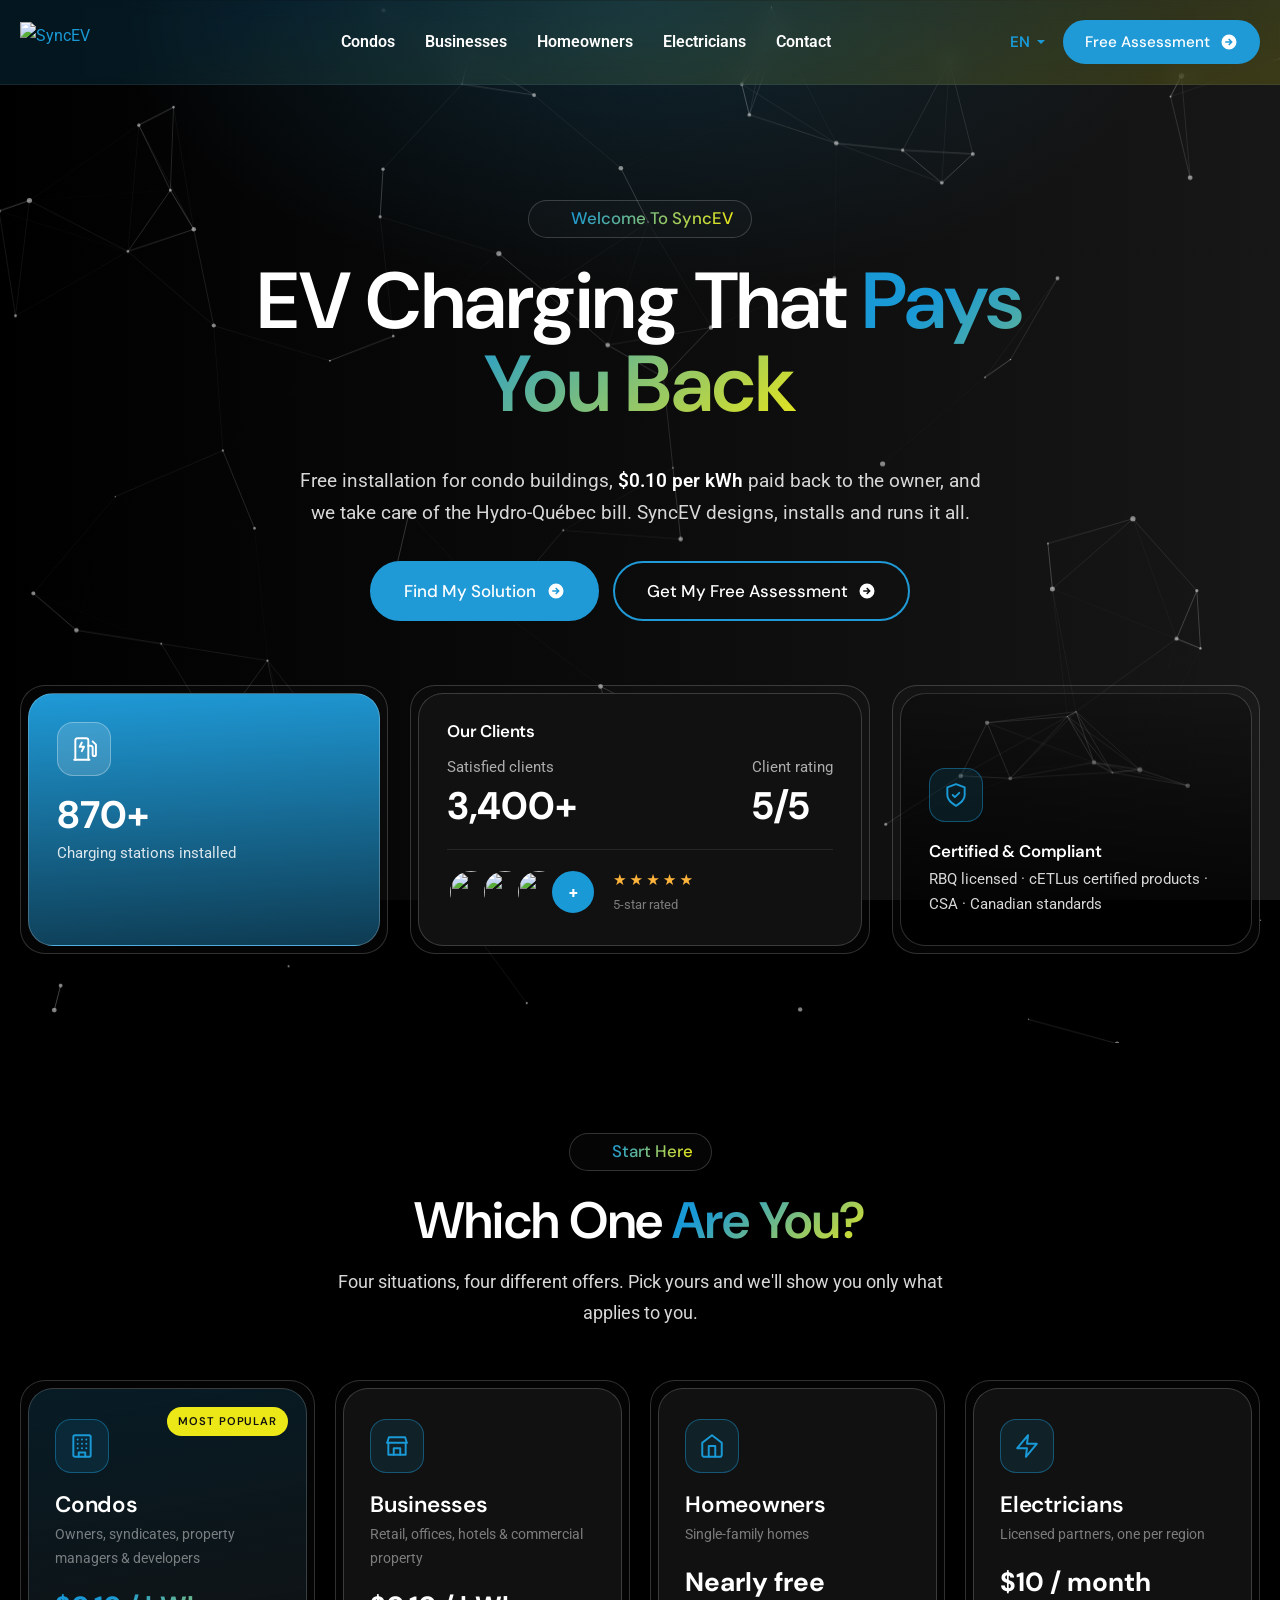
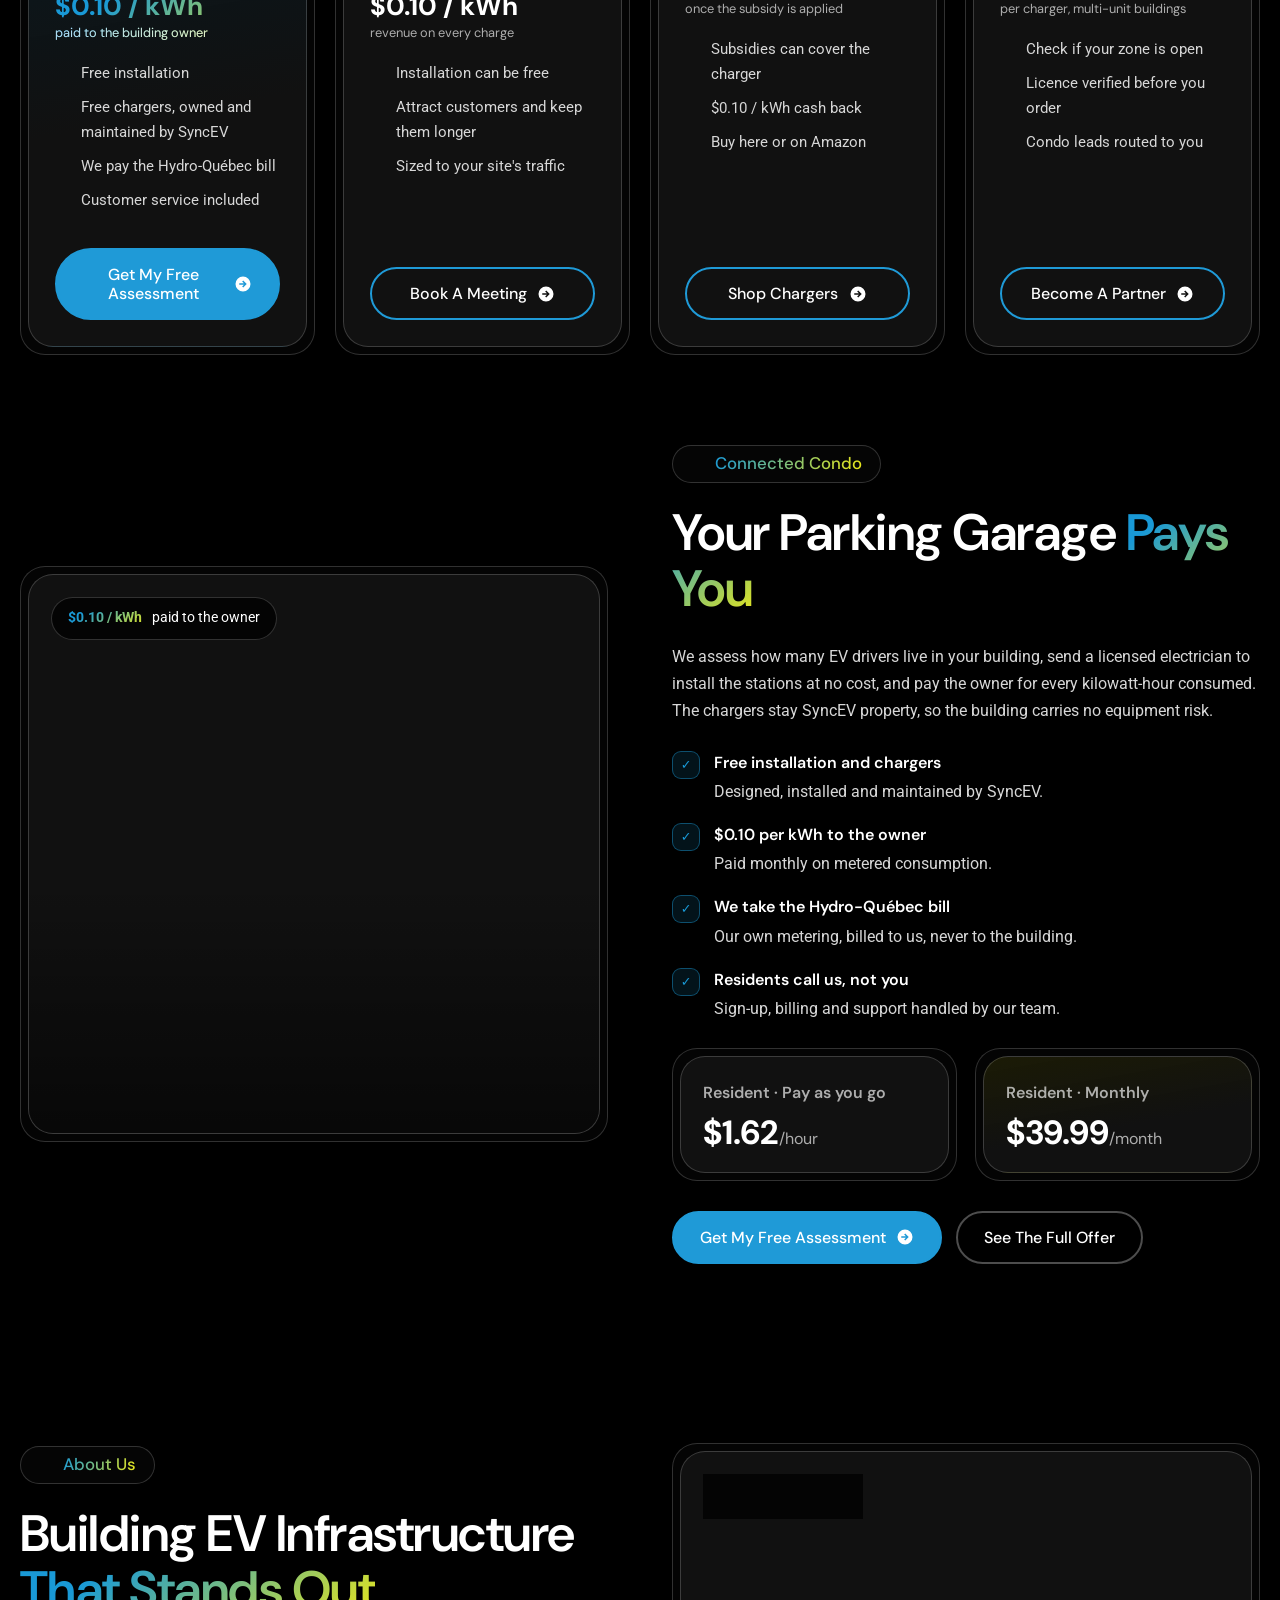
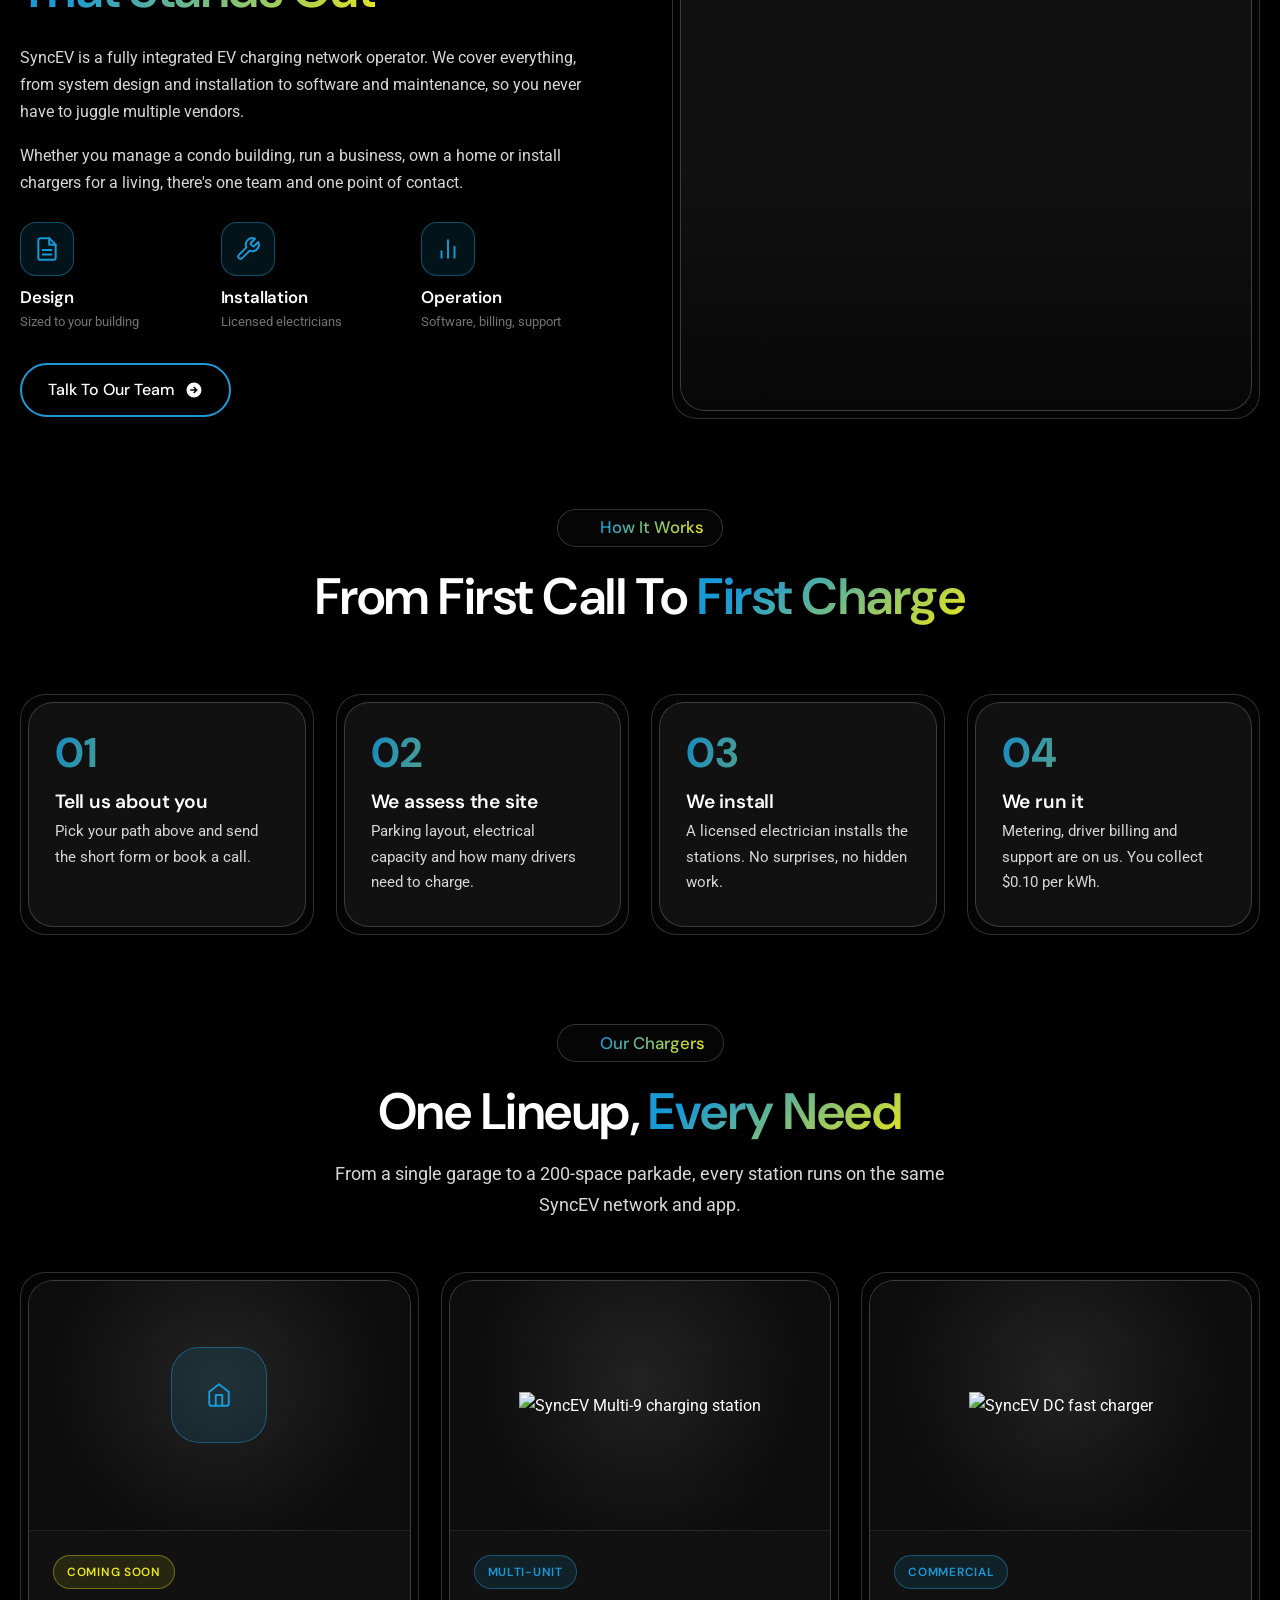
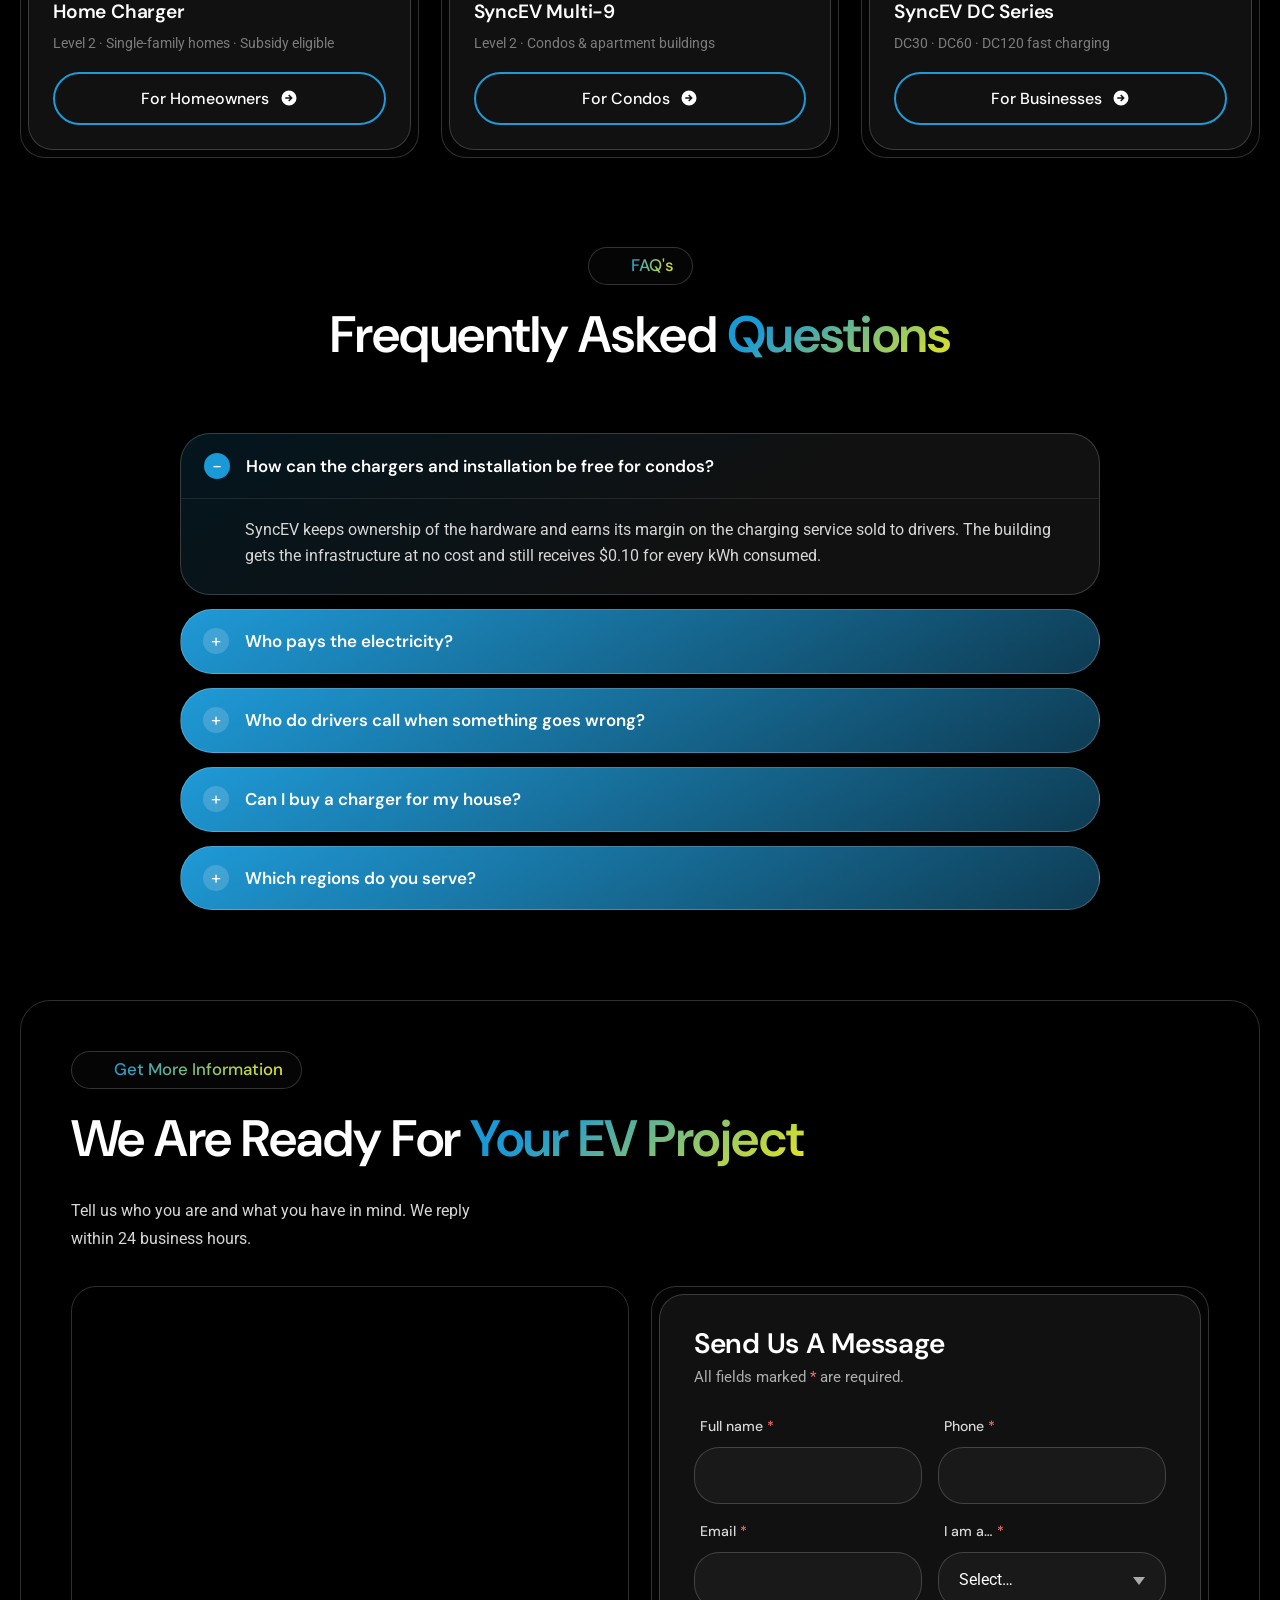
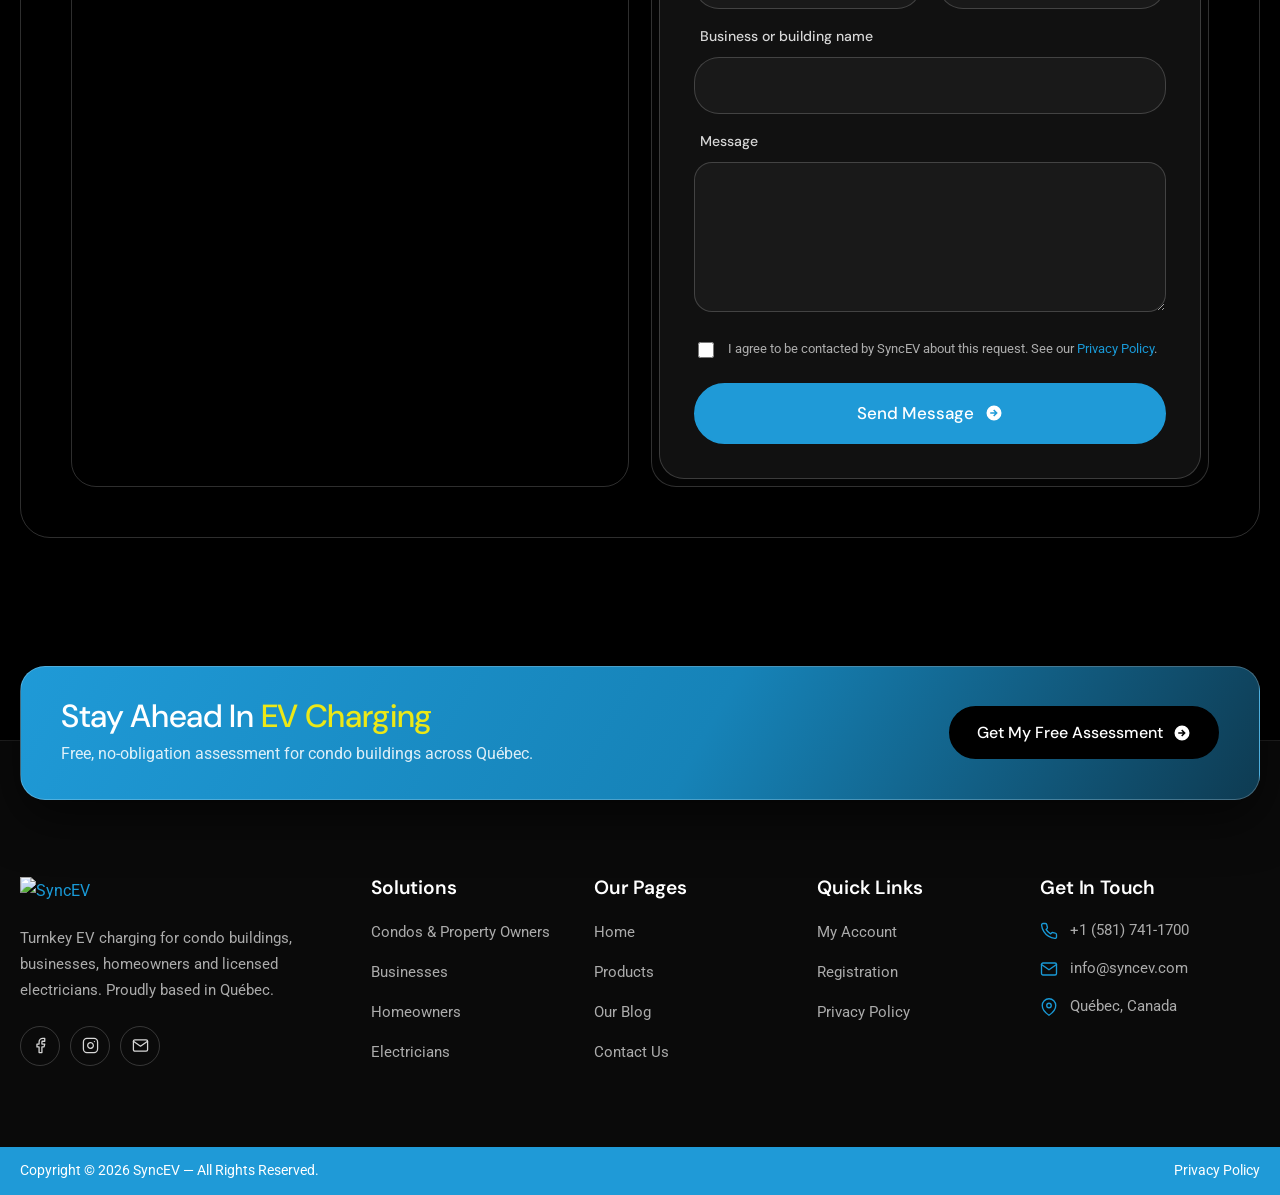
==== index.html @ da1f3bc3 "updated" ====
<!DOCTYPE html>
<html lang="en">
<head>
<meta charset="utf-8">
<meta name="viewport" content="width=device-width,initial-scale=1">
<title>SyncEV — Turnkey EV Charging for Condos, Businesses &amp; Homes in Québec</title>
<meta name="description" content="Free EV charger installation for condo buildings, $0.10 per kWh paid back to the owner, and we handle the Hydro-Québec bill. Turnkey EV charging across Québec.">
<meta property="og:title" content="SyncEV — EV Charging That Pays You Back">
<meta property="og:description" content="Free installation for condo buildings, $0.10/kWh back to the owner, fully managed.">
<meta property="og:image" content="https://syncev.com/wp-content/uploads/2026/05/Condo-Branche-image.jpg">
<link rel="icon" href="https://syncev.com/wp-content/uploads/2026/03/light.png">
<link rel="stylesheet" href="assets/syncev.css">
<script>document.documentElement.classList.add('js')</script>
</head>
<body data-page="home">

<div id="site-header"></div>

<main id="main">

<!-- =============================================================== HERO -->
<section class="hero center">
  <div class="hero-bg" data-particles></div>
  <div class="container">
    <div class="pill reveal"><span>Welcome To SyncEV</span></div>
    <h1 class="reveal d1">EV Charging That <span class="grad">Pays You Back</span></h1>
    <p class="lead reveal d2">Free installation for condo buildings, <b>$0.10 per kWh</b> paid back to the
    owner, and we take care of the Hydro-Québec bill. SyncEV designs, installs and runs it all.</p>
    <div class="btn-row reveal d3">
      <a class="btn btn-fill btn-lg arrow" href="#router">Find My Solution</a>
      <a class="btn btn-lg arrow" href="condos.html#lead">Get My Free Assessment</a>
    </div>

    <div class="hero-stats">
      <!-- stations -->
      <div class="shell lift reveal">
        <div class="inner is-blue">
          <span class="ico" data-icon="station"></span>
          <div class="stat-n">870+</div>
          <div class="stat-l">Charging stations installed</div>
        </div>
      </div>

      <!-- clients -->
      <div class="shell lift reveal d1">
        <div class="inner">
          <h5 style="margin-bottom:14px">Our Clients</h5>
          <div style="display:flex;justify-content:space-between;gap:20px;flex-wrap:wrap">
            <div>
              <div class="stat-l">Satisfied clients</div>
              <div class="stat-n" style="margin-top:6px">3,400+</div>
            </div>
            <div>
              <div class="stat-l">Client rating</div>
              <div class="stat-n" style="margin-top:6px">5/5</div>
            </div>
          </div>
          <div style="display:flex;align-items:center;gap:16px;margin-top:18px;padding-top:18px;border-top:1px solid var(--line-soft)">
            <div class="avatars">
              <img src="https://syncev.com/wp-content/uploads/2026/03/2-37.jpg" alt="" width="48" height="48">
              <img src="https://syncev.com/wp-content/uploads/2026/03/3-44.jpg" alt="" width="48" height="48">
              <img src="https://syncev.com/wp-content/uploads/2026/03/4-35.jpg" alt="" width="48" height="48">
              <span class="more" aria-hidden="true">+</span>
            </div>
            <div>
              <div class="stars" aria-label="Rated 5 out of 5">★★★★★</div>
              <div class="fine">5-star rated</div>
            </div>
          </div>
        </div>
      </div>

      <!-- certified -->
      <div class="shell lift reveal d2">
        <div class="inner" style="display:flex;flex-direction:column;justify-content:flex-end;min-height:230px;background:linear-gradient(180deg,rgba(0,0,0,.2),rgba(0,0,0,.88)),url('https://syncev.com/wp-content/uploads/2026/03/Parking-garage-with-cars.png') center/cover">
          <span class="ico" data-icon="shield"></span>
          <h5 style="margin-bottom:6px">Certified &amp; Compliant</h5>
          <p style="font-size:.92rem;margin:0">RBQ licensed · cETLus certified products · CSA · Canadian standards</p>
        </div>
      </div>
    </div>
  </div>
</section>

<!-- ============================================================= ROUTER -->
<section id="router">
  <div class="container">
    <div class="sec-head center">
      <div class="pill reveal"><span>Start Here</span></div>
      <h2 class="reveal d1">Which One <span class="grad">Are You?</span></h2>
      <p class="lead reveal d2">Four situations, four different offers. Pick yours and we'll show you
      only what applies to you.</p>
    </div>

    <div class="router">
      <a class="shell route reveal" href="condos.html">
        <div class="inner is-glow">
          <span class="tag">Most popular</span>
          <span class="ico" data-icon="building"></span>
          <h3>Condos</h3>
          <div class="r-sub">Owners, syndicates, property managers &amp; developers</div>
          <div class="r-big grad">$0.10 / kWh<small>paid to the building owner</small></div>
          <ul>
            <li>Free installation</li>
            <li>Free chargers, owned and maintained by SyncEV</li>
            <li>We pay the Hydro-Québec bill</li>
            <li>Customer service included</li>
          </ul>
          <span class="btn btn-fill btn-block arrow">Get My Free Assessment</span>
        </div>
      </a>

      <a class="shell route reveal d1" href="businesses.html">
        <div class="inner">
          <span class="ico" data-icon="store"></span>
          <h3>Businesses</h3>
          <div class="r-sub">Retail, offices, hotels &amp; commercial property</div>
          <div class="r-big">$0.10 / kWh<small>revenue on every charge</small></div>
          <ul>
            <li>Installation can be free</li>
            <li>Attract customers and keep them longer</li>
            <li>Sized to your site's traffic</li>
          </ul>
          <span class="btn btn-block arrow">Book A Meeting</span>
        </div>
      </a>

      <a class="shell route reveal d2" href="homeowners.html">
        <div class="inner">
          <span class="ico" data-icon="home"></span>
          <h3>Homeowners</h3>
          <div class="r-sub">Single-family homes</div>
          <div class="r-big">Nearly free<small>once the subsidy is applied</small></div>
          <ul>
            <li>Subsidies can cover the charger</li>
            <li>$0.10 / kWh cash back</li>
            <li>Buy here or on Amazon</li>
          </ul>
          <span class="btn btn-block arrow">Shop Chargers</span>
        </div>
      </a>

      <a class="shell route reveal d3" href="electricians.html">
        <div class="inner">
          <span class="ico" data-icon="bolt"></span>
          <h3>Electricians</h3>
          <div class="r-sub">Licensed partners, one per region</div>
          <div class="r-big">$10 / month<small>per charger, multi-unit buildings</small></div>
          <ul>
            <li>Check if your zone is open</li>
            <li>Licence verified before you order</li>
            <li>Condo leads routed to you</li>
          </ul>
          <span class="btn btn-block arrow">Become A Partner</span>
        </div>
      </a>
    </div>
  </div>
</section>

<!-- ===================================================== CONDO SPOTLIGHT -->
<section class="tight-top">
  <div class="container">
    <div class="split">
      <div class="shell reveal">
        <div class="inner is-photo" style="background-image:url('https://syncev.com/wp-content/uploads/2026/05/Condo-Branche-image.jpg');background-position:30% center">
          <div class="float-badge"><span class="grad" style="font-weight:700">$0.10 / kWh</span> paid to the owner</div>
        </div>
      </div>

      <div class="copy">
        <div class="pill reveal"><span>Connected Condo</span></div>
        <h2 class="reveal d1">Your Parking Garage <span class="grad">Pays You</span></h2>
        <p class="reveal d2">We assess how many EV drivers live in your building, send a licensed
        electrician to install the stations at no cost, and pay the owner for every kilowatt-hour
        consumed. The chargers stay SyncEV property, so the building carries no equipment risk.</p>
        <ul class="checklist reveal d2">
          <li><span class="c-ico">✓</span><span><b>Free installation and chargers</b>Designed, installed and maintained by SyncEV.</span></li>
          <li><span class="c-ico">✓</span><span><b>$0.10 per kWh to the owner</b>Paid monthly on metered consumption.</span></li>
          <li><span class="c-ico">✓</span><span><b>We take the Hydro-Québec bill</b>Our own metering, billed to us, never to the building.</span></li>
          <li><span class="c-ico">✓</span><span><b>Residents call us, not you</b>Sign-up, billing and support handled by our team.</span></li>
        </ul>

        <div class="plans reveal d3" style="margin-top:26px">
          <div class="shell plan"><div class="inner" style="padding:22px">
            <div class="p-name">Resident · Pay as you go</div>
            <div class="p-price" style="font-size:2.1rem">$1.62<span>/hour</span></div>
          </div></div>
          <div class="shell plan"><div class="inner is-gold" style="padding:22px">
            <div class="p-name">Resident · Monthly</div>
            <div class="p-price" style="font-size:2.1rem">$39.99<span>/month</span></div>
          </div></div>
        </div>

        <div class="btn-row reveal d3" style="margin-top:30px">
          <a class="btn btn-fill arrow" href="condos.html#lead">Get My Free Assessment</a>
          <a class="btn btn-ghost" href="condos.html">See The Full Offer</a>
        </div>
      </div>
    </div>
  </div>
</section>

<!-- ========================================================== ABOUT US -->
<section>
  <div class="container">
    <div class="split is-reverse">
      <div class="shell reveal">
        <div class="inner is-photo" style="background-image:url('https://syncev.com/wp-content/uploads/2026/03/electrician-in-parking-garage.png')">
          <div class="float-badge"><span class="stars" aria-hidden="true">★★★★★</span> (5/5)</div>
        </div>
      </div>

      <div class="copy">
        <div class="pill reveal"><span>About Us</span></div>
        <h2 class="reveal d1">Building EV Infrastructure <span class="grad">That Stands Out</span></h2>
        <p class="reveal d2">SyncEV is a fully integrated EV charging network operator. We cover
        everything, from system design and installation to software and maintenance, so you never
        have to juggle multiple vendors.</p>
        <p class="reveal d2">Whether you manage a condo building, run a business, own a home or install
        chargers for a living, there's one team and one point of contact.</p>

        <div class="grid g-3 reveal d3" style="margin-top:26px;gap:14px">
          <div><span class="ico" data-icon="doc" style="margin-bottom:12px"></span><h5 style="margin:0">Design</h5><p class="fine" style="margin:4px 0 0">Sized to your building</p></div>
          <div><span class="ico" data-icon="wrench" style="margin-bottom:12px"></span><h5 style="margin:0">Installation</h5><p class="fine" style="margin:4px 0 0">Licensed electricians</p></div>
          <div><span class="ico" data-icon="chart" style="margin-bottom:12px"></span><h5 style="margin:0">Operation</h5><p class="fine" style="margin:4px 0 0">Software, billing, support</p></div>
        </div>

        <div class="btn-row reveal d3" style="margin-top:30px">
          <a class="btn arrow" href="#contact">Talk To Our Team</a>
        </div>
      </div>
    </div>
  </div>
</section>

<!-- ======================================================= HOW IT WORKS -->
<section class="tight-top">
  <div class="container">
    <div class="sec-head center">
      <div class="pill reveal"><span>How It Works</span></div>
      <h2 class="reveal d1">From First Call To <span class="grad">First Charge</span></h2>
    </div>
    <div class="steps">
      <div class="shell step reveal"><div class="inner">
        <h4>Tell us about you</h4>
        <p>Pick your path above and send the short form or book a call.</p>
      </div></div>
      <div class="shell step reveal d1"><div class="inner">
        <h4>We assess the site</h4>
        <p>Parking layout, electrical capacity and how many drivers need to charge.</p>
      </div></div>
      <div class="shell step reveal d2"><div class="inner">
        <h4>We install</h4>
        <p>A licensed electrician installs the stations. No surprises, no hidden work.</p>
      </div></div>
      <div class="shell step reveal d3"><div class="inner">
        <h4>We run it</h4>
        <p>Metering, driver billing and support are on us. You collect $0.10 per kWh.</p>
      </div></div>
    </div>
  </div>
</section>

<!-- ========================================================== PRODUCTS -->
<section class="tight-top">
  <div class="container">
    <div class="sec-head center">
      <div class="pill reveal"><span>Our Chargers</span></div>
      <h2 class="reveal d1">One Lineup, <span class="grad">Every Need</span></h2>
      <p class="lead reveal d2">From a single garage to a 200-space parkade, every station runs on the
      same SyncEV network and app.</p>
    </div>

    <div class="pgrid">
      <div class="shell lift pcard reveal"><div class="inner">
        <div class="p-img"><span class="ico" data-icon="home" style="width:96px;height:96px;border-radius:28px"></span></div>
        <div class="p-body">
          <span class="badge is-gold" style="align-self:flex-start;margin-bottom:12px">Coming soon</span>
          <h4>Home Charger</h4>
          <div class="p-spec">Level 2 · Single-family homes · Subsidy eligible</div>
          <div class="p-actions"><a class="btn btn-block arrow" href="homeowners.html">For Homeowners</a></div>
        </div>
      </div></div>

      <div class="shell lift pcard reveal d1"><div class="inner">
        <div class="p-img"><img src="assets/img/multi-9.webp" alt="SyncEV Multi-9 charging station" loading="lazy"></div>
        <div class="p-body">
          <span class="badge" style="align-self:flex-start;margin-bottom:12px">Multi-unit</span>
          <h4>SyncEV Multi-9</h4>
          <div class="p-spec">Level 2 · Condos &amp; apartment buildings</div>
          <div class="p-actions"><a class="btn btn-block arrow" href="condos.html">For Condos</a></div>
        </div>
      </div></div>

      <div class="shell lift pcard reveal d2"><div class="inner">
        <div class="p-img"><img src="assets/img/dc60.webp" alt="SyncEV DC fast charger" loading="lazy"></div>
        <div class="p-body">
          <span class="badge" style="align-self:flex-start;margin-bottom:12px">Commercial</span>
          <h4>SyncEV DC Series</h4>
          <div class="p-spec">DC30 · DC60 · DC120 fast charging</div>
          <div class="p-actions"><a class="btn btn-block arrow" href="businesses.html">For Businesses</a></div>
        </div>
      </div></div>
    </div>
  </div>
</section>

<!-- =============================================================== FAQ -->
<section class="tight-top">
  <div class="container">
    <div class="sec-head center">
      <div class="pill reveal"><span>FAQ's</span></div>
      <h2 class="reveal d1">Frequently Asked <span class="grad">Questions</span></h2>
    </div>
    <div class="faq reveal d2">
      <details class="q" open>
        <summary>How can the chargers and installation be free for condos?</summary>
        <div class="a"><p>SyncEV keeps ownership of the hardware and earns its margin on the charging
        service sold to drivers. The building gets the infrastructure at no cost and still receives
        $0.10 for every kWh consumed.</p></div>
      </details>
      <details class="q">
        <summary>Who pays the electricity?</summary>
        <div class="a"><p>We do. Each station is metered and the electricity is billed to SyncEV, never
        to the building owner. We then bill the drivers directly.</p></div>
      </details>
      <details class="q">
        <summary>Who do drivers call when something goes wrong?</summary>
        <div class="a"><p>Us. Customer service is part of every offer, so property managers and owners
        are never the first line of support.</p></div>
      </details>
      <details class="q">
        <summary>Can I buy a charger for my house?</summary>
        <div class="a"><p>Yes. Homeowners can buy online or on Amazon, and available subsidies can cover
        most of the cost. <a href="homeowners.html">See the homeowner offer.</a></p></div>
      </details>
      <details class="q">
        <summary>Which regions do you serve?</summary>
        <div class="a"><p>We currently operate across Québec, and our partner electrician network is
        opening region by region. <a href="electricians.html#coverage">Check coverage.</a></p></div>
      </details>
    </div>
  </div>
</section>

<!-- =========================================================== CONTACT -->
<section id="contact" class="tight-top" style="padding-bottom:clamp(90px,10vw,130px)">
  <div class="container">
    <div class="block reveal">
      <div class="block-head">
        <div>
          <div class="pill"><span>Get More Information</span></div>
          <h2>We Are Ready For <span class="grad">Your EV Project</span></h2>
        </div>
        <p>Tell us who you are and what you have in mind. We reply within 24 business hours.</p>
      </div>

      <div class="contact-grid">
        <div class="map-embed">
          <iframe src="https://www.google.com/maps/d/embed?mid=1evaq2KlkTF_7sfGNdbC91tSAWFrOhqM&amp;ehbc=2E312F"
                  title="Map of SyncEV charging stations" loading="lazy"></iframe>
        </div>

        <form class="shell formcard" data-form
              data-success="Thanks — your message is in. We'll get back to you within 24 business hours.">
          <div class="inner">
            <h3>Send Us A Message</h3>
            <p class="f-sub">All fields marked <span class="req">*</span> are required.</p>
            <div class="field-row">
              <div class="field">
                <label for="c-name">Full name <span class="req">*</span></label>
                <input id="c-name" name="name" type="text" autocomplete="name" required>
              </div>
              <div class="field">
                <label for="c-phone">Phone <span class="req">*</span></label>
                <input id="c-phone" name="phone" type="tel" autocomplete="tel" required>
              </div>
            </div>
            <div class="field-row">
              <div class="field">
                <label for="c-email">Email <span class="req">*</span></label>
                <input id="c-email" name="email" type="email" autocomplete="email" required>
              </div>
              <div class="field">
                <label for="c-type">I am a… <span class="req">*</span></label>
                <select id="c-type" name="type" required>
                  <option value="">Select…</option>
                  <option>Condo owner / syndicate / manager</option>
                  <option>Real estate developer</option>
                  <option>Business</option>
                  <option>Homeowner</option>
                  <option>Electrician</option>
                </select>
              </div>
            </div>
            <div class="field">
              <label for="c-biz">Business or building name</label>
              <input id="c-biz" name="business" type="text" autocomplete="organization">
            </div>
            <div class="field">
              <label for="c-msg">Message</label>
              <textarea id="c-msg" name="message" rows="4"></textarea>
            </div>
            <label class="consent">
              <input type="checkbox" required>
              <span>I agree to be contacted by SyncEV about this request. See our
              <a href="https://syncev.com/privacy-policy-fr/" target="_blank" rel="noopener">Privacy Policy</a>.</span>
            </label>
            <button class="btn btn-fill btn-block btn-lg arrow" type="submit">Send Message</button>
          </div>
        </form>
      </div>
    </div>
  </div>
</section>

</main>

<div id="site-footer"></div>
<script src="assets/syncev.js"></script>
</body>
</html>
---- assets/syncev.css ----
/* ==========================================================================
   SyncEV — Site Stylesheet
   Visual language matches the live Elementor site (syncev.com):
   pill eyebrows with bolt icon · blue→yellow gradient headings ·
   double-border cards (7px shell) · outlined pill buttons with arrow ·
   blue pill FAQ accordion · bordered contact block · particles hero.
   ========================================================================== */

@import url('https://fonts.googleapis.com/css2?family=DM+Sans:wght@400;500;600;700&family=Roboto:wght@300;400;500;700&display=swap');

:root{
  /* brand */
  --primary:#1999D6;
  --primary-2:#1F9AD7;
  --primary-deep:#0E3B52;
  --primary-soft:rgba(25,153,214,.12);
  --primary-line:rgba(25,153,214,.45);
  --accent:#ECE817;
  --accent-soft:rgba(236,232,23,.10);
  --accent-line:rgba(236,232,23,.38);

  /* gradients (live site: 107deg on labels, 141deg w/ 22% stop on titles) */
  --grad:linear-gradient(107deg,#1999D6 0%,#ECE817 100%);
  --grad-title:linear-gradient(141deg,#1999D6 22%,#ECE817 100%);
  --grad-blue:linear-gradient(177deg,#1F9AD7 0%,#0E3B52 100%);
  --grad-pill:linear-gradient(150deg,#1F9AD7 0%,#0E3B52 100%);

  /* surfaces */
  --bg:#000;
  --bg-grad:linear-gradient(90deg,#000 0%,#171717 100%);
  --surface:#111111;
  --surface-2:#191919;
  --surface-3:#222222;
  --line:rgba(255,255,255,.18);
  --line-soft:rgba(255,255,255,.09);
  --line-strong:rgba(255,255,255,.30);

  /* text */
  --text:#FFFFFF;
  --muted:#D7D7D7;
  --muted-2:rgba(255,255,255,.66);
  --muted-3:rgba(255,255,255,.45);

  /* status */
  --ok:#38D39F;
  --warn:#FFB020;
  --stop:#FF6B6B;
  --star:#FFB43C;

  /* type */
  --font-head:'DM Sans',system-ui,sans-serif;
  --font-body:'Roboto',system-ui,sans-serif;

  /* layout */
  --container:1300px;
  --gutter:20px;
  --r-card:25px;
  --r-block:30px;
  --r-field:25px;
  --r-sm:12px;
  --r-pill:999px;
  --shadow:0 18px 50px rgba(0,0,0,.55);
  --shadow-sm:0 10px 26px rgba(0,0,0,.4);
  --ease:cubic-bezier(.2,.7,.2,1);
  --header-h:84px;

  --bolt:url('https://syncev.com/wp-content/uploads/2026/03/light.png');
  --arrow:url("data:image/svg+xml,%3Csvg xmlns='http://www.w3.org/2000/svg' viewBox='0 0 24 24'%3E%3Cpath fill-rule='evenodd' d='M12 2a10 10 0 1 0 0 20a10 10 0 1 0 0-20zM12.3 7.3L17 12l-4.7 4.7-1.4-1.4 2.3-2.3H7v-2h6.2l-2.3-2.3z'/%3E%3C/svg%3E");
}

/* ------------------------------------------------------------ base -- */
*,*::before,*::after{box-sizing:border-box}
html{scroll-behavior:smooth;scroll-padding-top:calc(var(--header-h) + 16px)}
body{
  margin:0;background:var(--bg);background-image:var(--bg-grad);background-attachment:fixed;
  color:var(--text);font-family:var(--font-body);font-size:16px;line-height:1.7;
  -webkit-font-smoothing:antialiased;overflow-x:hidden;
}
h1,h2,h3,h4,h5,h6{font-family:var(--font-head);font-weight:600;line-height:1.1;margin:0 0 .5em;color:var(--text);letter-spacing:-.01em}
h1{font-size:clamp(2.6rem,6.2vw,5.6rem);line-height:1.04}
h2{font-size:clamp(2.1rem,4vw,3.3rem)}
h3{font-size:clamp(1.45rem,2.2vw,1.9rem)}
h4{font-size:clamp(1.15rem,1.5vw,1.32rem)}
h5{font-size:1.05rem}
p{margin:0 0 1rem;color:var(--muted)}
a{color:var(--primary);text-decoration:none;transition:color .2s}
a:hover{color:var(--accent)}
img{max-width:100%;height:auto;display:block}
ul{margin:0 0 1rem;padding-left:1.15rem}
li{color:var(--muted);margin-bottom:.4rem}
b,strong{color:var(--text);font-weight:600}
small{font-size:.82rem}
::selection{background:var(--primary);color:#fff}
:focus-visible{outline:2px solid var(--accent);outline-offset:3px;border-radius:6px}

.container{width:100%;max-width:var(--container);margin-inline:auto;padding-inline:var(--gutter)}
.narrow{max-width:880px}
section{padding:clamp(56px,7vw,100px) 0;position:relative}
section.tight-top{padding-top:0}

.skip-link{position:absolute;left:-9999px;top:10px;z-index:200;background:var(--primary);color:#fff;padding:10px 16px;border-radius:8px}
.skip-link:focus{left:10px}
.sr-only{position:absolute;width:1px;height:1px;overflow:hidden;clip:rect(0 0 0 0);white-space:nowrap}

/* ----------------------------------------------------- type helpers -- */
.grad{background:var(--grad-title);-webkit-background-clip:text;background-clip:text;color:transparent}
.hl{color:var(--primary)}
.hl-y{color:var(--accent)}
.lead{font-size:1.14rem;color:var(--muted);max-width:64ch}
.muted{color:var(--muted-2)}
.fine{font-size:.84rem;color:var(--muted-3)}
.center{text-align:center}
.center .lead{margin-inline:auto}

/* ------------------------------------------ pill eyebrow (live site) -- */
.pill{
  display:inline-flex;align-items:center;gap:10px;
  padding:6px 18px 6px 8px;margin-bottom:22px;
  border:1px solid var(--line);border-radius:var(--r-pill);
  background:rgba(255,255,255,.02);
}
.pill::before{
  content:'';width:24px;height:24px;flex-shrink:0;
  background:var(--bolt) center/contain no-repeat;
}
.pill span{
  font-family:var(--font-head);font-weight:500;font-size:1.05rem;line-height:1.3;
  background:var(--grad);-webkit-background-clip:text;background-clip:text;color:transparent;
}
.center .pill{margin-inline:auto}

.sec-head{margin-bottom:clamp(34px,4vw,56px)}
.sec-head.center{display:flex;flex-direction:column;align-items:center}
.sec-head h2{margin-bottom:.35em}
.sec-head .lead{margin-bottom:0}

/* ------------------------------------------------------------ buttons -- */
.btn{
  display:inline-flex;align-items:center;justify-content:center;gap:.65rem;
  font-family:var(--font-head);font-weight:500;font-size:1rem;line-height:1.2;
  padding:15px 26px;border-radius:var(--r-pill);
  border:2px solid var(--primary-2);background:transparent;color:#fff;
  cursor:pointer;text-align:center;
  transition:transform .25s var(--ease),background .25s,border-color .25s,color .25s,box-shadow .25s;
}
.btn:hover{background:var(--primary-2);color:#fff;transform:scale(1.05)}
.btn.arrow::after{
  content:'';width:18px;height:18px;flex-shrink:0;background:currentColor;
  -webkit-mask:var(--arrow) center/contain no-repeat;mask:var(--arrow) center/contain no-repeat;
}
.btn-fill{background:var(--primary-2)}
.btn-fill:hover{background:#127FB4;border-color:#127FB4;box-shadow:0 10px 30px rgba(25,153,214,.35)}
.btn-ghost{border-color:var(--line-strong)}
.btn-ghost:hover{background:rgba(255,255,255,.06);border-color:#fff}
.btn-sm{padding:10px 18px;font-size:.9rem}
.btn-lg{padding:18px 32px;font-size:1.06rem}
.btn-block{display:flex;width:100%}
.btn[disabled],.btn.is-disabled{opacity:.4;pointer-events:none}
.btn-row{display:flex;gap:14px;flex-wrap:wrap;align-items:center}
.center .btn-row{justify-content:center}

/* -------------------------------------- double-border card (live site) -- */
.shell{
  display:block;position:relative;padding:7px;
  border:1px solid var(--line);border-radius:var(--r-card);
  background:rgba(255,255,255,.015);color:inherit;
  transition:transform .3s var(--ease),border-color .3s,box-shadow .3s;
}
a.shell:hover,.shell.lift:hover{transform:translateY(-5px);border-color:var(--primary-2);box-shadow:var(--shadow)}
a.shell:hover{color:inherit}
.inner{
  position:relative;height:100%;padding:28px;
  border:1px solid var(--line);border-radius:var(--r-card);
  background:var(--surface);overflow:hidden;
}
.inner.is-blue{background:var(--grad-blue);border-color:rgba(255,255,255,.22)}
.inner.is-blue p,.inner.is-blue li{color:rgba(255,255,255,.88)}
.inner.is-glow{background:linear-gradient(170deg,rgba(25,153,214,.16),var(--surface) 58%)}
.inner.is-gold{background:linear-gradient(170deg,var(--accent-soft),var(--surface) 58%)}
.inner.is-photo{
  min-height:560px;padding:0;background-size:cover;background-position:center;
}
.inner.is-photo::after{content:'';position:absolute;inset:0;background:linear-gradient(180deg,transparent 55%,rgba(0,0,0,.55))}
.inner > :last-child{margin-bottom:0}

.ico{
  width:54px;height:54px;border-radius:16px;display:grid;place-items:center;
  background:var(--primary-soft);border:1px solid var(--primary-line);color:var(--primary);
  margin-bottom:20px;
}
.ico svg{width:26px;height:26px}
.ico.is-gold{background:var(--accent-soft);border-color:var(--accent-line);color:var(--accent)}
.inner.is-blue .ico{background:rgba(255,255,255,.14);border-color:rgba(255,255,255,.3);color:#fff}

.badge{
  display:inline-flex;align-items:center;gap:.4rem;
  font-family:var(--font-head);font-size:.74rem;font-weight:600;letter-spacing:.06em;text-transform:uppercase;
  padding:6px 13px;border-radius:var(--r-pill);
  background:var(--primary-soft);color:var(--primary);border:1px solid var(--primary-line);
}
.badge.is-gold{background:var(--accent-soft);color:var(--accent);border-color:var(--accent-line)}
.badge.is-ok{background:rgba(56,211,159,.12);color:var(--ok);border-color:rgba(56,211,159,.4)}
.badge.is-warn{background:rgba(255,176,32,.12);color:var(--warn);border-color:rgba(255,176,32,.4)}
.badge.is-stop{background:rgba(255,107,107,.12);color:var(--stop);border-color:rgba(255,107,107,.4)}

/* ---------------------------------------------------------- grids -- */
.grid{display:grid;gap:22px}
.g-2{grid-template-columns:repeat(2,1fr)}
.g-3{grid-template-columns:repeat(3,1fr)}
.g-4{grid-template-columns:repeat(4,1fr)}
.g-5{grid-template-columns:repeat(5,1fr)}

/* ------------------------------------------------------------ header -- */
/* live header: transparent glass bar, blue→yellow tint, overlaps the hero */
.site-header{
  position:sticky;top:0;z-index:90;margin-bottom:calc(-1 * var(--header-h));
  background:linear-gradient(158deg,rgba(25,153,214,.14) 20%,rgba(236,232,23,.17) 100%);
  backdrop-filter:blur(11px);-webkit-backdrop-filter:blur(11px);
  border-bottom:1px solid rgba(255,255,255,.07);
  transition:background .3s,box-shadow .3s;
}
.site-header.is-scrolled{
  background:linear-gradient(158deg,rgba(8,26,38,.92) 20%,rgba(28,28,8,.9) 100%);
  box-shadow:0 10px 30px rgba(0,0,0,.35);
}
.site-header .container{display:flex;align-items:center;justify-content:space-between;gap:24px;height:var(--header-h)}
.brand{display:flex;align-items:center;flex-shrink:0}
.brand img{height:40px;width:auto}
.nav{display:flex;align-items:center;justify-content:center;gap:2px;flex:1}
.nav a{
  position:relative;font-family:var(--font-body);font-weight:600;font-size:1.02rem;color:#fff;
  padding:10px 14px;white-space:nowrap;transition:color .2s;
}
.nav a::after{
  content:'';position:absolute;left:14px;right:14px;bottom:3px;height:2px;border-radius:2px;
  background:var(--primary);transform:scaleX(0);transition:transform .25s var(--ease);
}
.nav a:hover,.nav a.is-active{color:var(--primary)}
.nav a:hover::after,.nav a.is-active::after{transform:scaleX(1)}
.head-tools{display:flex;align-items:center;gap:12px;flex-shrink:0}
.head-tools .btn{padding:11px 20px;font-size:.95rem}
.lang-drop{position:relative}
.lang-drop > button{
  display:inline-flex;align-items:center;gap:7px;padding:8px 6px;cursor:pointer;
  background:none;border:0;color:var(--primary);font-family:var(--font-head);font-weight:600;font-size:.95rem;
}
.lang-drop > button::after{content:'';border:4px solid transparent;border-top-color:currentColor;margin-top:4px}
.lang-drop ul{
  position:absolute;right:0;top:100%;list-style:none;margin:0;padding:6px;min-width:140px;
  background:rgba(18,18,18,.97);border:1px solid var(--line);border-radius:14px;box-shadow:var(--shadow-sm);
  opacity:0;visibility:hidden;transform:translateY(6px);transition:.2s;
}
.lang-drop:hover ul,.lang-drop:focus-within ul{opacity:1;visibility:visible;transform:none}
.lang-drop li{margin:0}
.lang-drop li a{display:block;padding:8px 12px;border-radius:9px;color:var(--muted);font-size:.9rem}
.lang-drop li a:hover,.lang-drop li a.is-on{background:var(--primary-soft);color:var(--primary)}
.lang-drop li a[aria-disabled],.lang a[aria-disabled]{opacity:.45;cursor:default;pointer-events:none}
.lang{display:inline-flex;border:1px solid var(--line);border-radius:var(--r-pill);overflow:hidden}
.lang a{padding:5px 11px;font-family:var(--font-head);font-weight:600;font-size:.78rem;color:var(--muted-2)}
.lang a.is-on{background:var(--primary);color:#fff}
.burger{
  display:none;width:46px;height:46px;border-radius:14px;cursor:pointer;
  background:transparent;border:1px solid var(--line-strong);color:#fff;
  place-items:center;margin-left:auto;
}
.burger span,.burger span::before,.burger span::after{display:block;width:18px;height:2px;background:#fff;border-radius:2px;position:relative;transition:.25s}
.burger span::before,.burger span::after{content:'';position:absolute;left:0}
.burger span::before{top:-6px}.burger span::after{top:6px}
.is-menu-open .burger span{background:transparent}
.is-menu-open .burger span::before{top:0;transform:rotate(45deg)}
.is-menu-open .burger span::after{top:0;transform:rotate(-45deg)}

.mobile-nav{
  display:none;position:fixed;inset:var(--header-h) 0 0 0;z-index:85;
  background:rgba(0,0,0,.97);padding:28px var(--gutter) 40px;overflow-y:auto;
}
.is-menu-open .mobile-nav{display:block}
.mobile-nav a{
  display:block;padding:16px 4px;border-bottom:1px solid var(--line-soft);
  font-family:var(--font-head);font-size:1.25rem;font-weight:500;color:#fff;
}
.mobile-nav .btn{margin-top:26px;font-size:1rem;border-bottom:2px solid var(--primary-2)}
.mobile-nav .lang{margin-top:22px}
.mobile-nav .lang a{border:0;padding:6px 14px;font-size:.85rem}

/* -------------------------------------------------------------- hero -- */
.hero{position:relative;overflow:hidden;padding:calc(var(--header-h) + clamp(70px,9vw,130px)) 0 clamp(60px,7vw,100px)}
.hero-bg{position:absolute;inset:0;z-index:0;pointer-events:none}
.hero-bg canvas{width:100%;height:100%;display:block}
.hero::before{
  content:'';position:absolute;inset:0;z-index:0;pointer-events:none;
  background:radial-gradient(760px 420px at 50% 0%,rgba(25,153,214,.18),transparent 70%);
}
.hero > .container{position:relative;z-index:1}
.hero.center h1{max-width:15ch;margin-inline:auto}
.hero .lead{font-size:1.18rem;margin-bottom:2rem}
.hero-split{display:grid;grid-template-columns:1.05fr .95fr;gap:56px;align-items:center}
.hero-split h1{font-size:clamp(2.4rem,5vw,4.3rem)}
.page-hero{padding:calc(var(--header-h) + clamp(50px,6vw,90px)) 0 clamp(50px,6vw,80px)}

.hero-stats{display:grid;grid-template-columns:1fr 1.25fr 1fr;gap:22px;margin-top:clamp(44px,5vw,70px);text-align:left}
.stat-n{font-family:var(--font-head);font-weight:700;font-size:clamp(1.9rem,3vw,2.5rem);line-height:1;margin:14px 0 6px}
.stat-l{font-size:.95rem;color:var(--muted-2)}
.inner.is-blue .stat-l{color:rgba(255,255,255,.85)}

.trust{display:flex;gap:34px;flex-wrap:wrap;margin-top:34px;padding-top:26px;border-top:1px solid var(--line-soft)}
.trust .t-n{font-family:var(--font-head);font-size:1.75rem;font-weight:700;line-height:1;background:var(--grad);-webkit-background-clip:text;background-clip:text;color:transparent}
.trust .t-l{font-size:.84rem;color:var(--muted-2);margin-top:6px}

/* avatars + stars (live "Our clients" card) */
.avatars{display:flex;align-items:center}
.avatars img{width:48px;height:48px;border-radius:50%;object-fit:cover;border:3px solid var(--surface);margin-left:-14px}
.avatars img:first-child{margin-left:0}
.avatars .more{width:48px;height:48px;border-radius:50%;margin-left:-14px;display:grid;place-items:center;background:var(--primary);border:3px solid var(--surface);font-weight:700;color:#fff}
.stars{color:var(--star);letter-spacing:3px;font-size:.95rem}
.float-badge{
  position:absolute;top:22px;left:22px;z-index:3;
  display:inline-flex;align-items:center;gap:10px;padding:8px 16px;
  background:rgba(0,0,0,.72);backdrop-filter:blur(8px);
  border:1px solid var(--line);border-radius:var(--r-pill);font-size:.9rem;color:#fff;
}

/* ---------------------------------------------------- split blocks -- */
.split{display:grid;grid-template-columns:1fr 1fr;gap:clamp(34px,5vw,64px);align-items:center}
.split.is-reverse > :first-child{order:2}
.copy{max-width:600px}
.checklist{list-style:none;padding:0;margin:24px 0 0}
.checklist li{display:flex;gap:14px;align-items:flex-start;margin-bottom:16px}
.checklist li b{display:block;font-family:var(--font-head);margin-bottom:2px}
.checklist .c-ico{
  width:28px;height:28px;border-radius:9px;flex-shrink:0;display:grid;place-items:center;
  background:var(--primary-soft);border:1px solid var(--primary-line);color:var(--primary);
  font-size:.8rem;font-weight:700;margin-top:2px;
}

/* -------------------------------------------- audience router cards -- */
.router{display:grid;grid-template-columns:repeat(4,1fr);gap:20px}
.route .inner{display:flex;flex-direction:column;padding:30px 26px 26px}
.route h3{font-size:1.4rem;margin-bottom:.3rem}
.route .r-sub{font-size:.88rem;color:var(--muted-3);margin-bottom:20px}
.route .r-big{font-family:var(--font-head);font-weight:700;font-size:1.65rem;line-height:1.15}
.route .r-big small{display:block;font-size:.8rem;color:var(--muted-2);font-weight:400;margin-top:5px}
.route ul{list-style:none;padding:0;margin:20px 0 26px;font-size:.92rem;flex:1}
.route li{display:flex;gap:10px;margin-bottom:9px}
.route li::before{content:'';width:16px;height:16px;flex-shrink:0;margin-top:5px;background:var(--bolt) center/contain no-repeat}
.route .btn{margin-top:auto}
.route .tag{
  position:absolute;top:18px;right:18px;
  font-family:var(--font-head);font-weight:600;font-size:.7rem;letter-spacing:.08em;text-transform:uppercase;
  padding:5px 11px;border-radius:var(--r-pill);background:var(--accent);color:#111;
}

/* ------------------------------------------------------------ plans -- */
.plans{display:grid;grid-template-columns:repeat(2,1fr);gap:18px}
.plan .p-name{font-family:var(--font-head);font-weight:600;color:var(--muted-2);margin-bottom:10px}
.plan .p-price{font-family:var(--font-head);font-weight:700;font-size:2.6rem;line-height:1}
.plan .p-price span{font-size:1rem;font-weight:400;color:var(--muted-2)}
.plan .p-when{font-size:.9rem;color:var(--muted-2);margin:12px 0 0}
.pricetag{display:inline-flex;align-items:baseline;gap:.5rem;font-family:var(--font-head);font-weight:700;font-size:clamp(2.4rem,4.4vw,3.4rem);line-height:1}
.pricetag b{background:var(--grad);-webkit-background-clip:text;background-clip:text;color:transparent;font-weight:700}
.pricetag span{font-size:1rem;font-weight:400;color:var(--muted-2)}

/* ------------------------------------------------------------ steps -- */
.steps{display:grid;grid-template-columns:repeat(4,1fr);gap:22px;counter-reset:s}
.step .inner{padding:30px 26px}
.step .inner::before{
  counter-increment:s;content:counter(s,decimal-leading-zero);
  display:block;font-family:var(--font-head);font-weight:700;font-size:2.6rem;line-height:1;margin-bottom:16px;
  background:var(--grad);-webkit-background-clip:text;background-clip:text;color:transparent;opacity:.9;
}
.step h4{margin-bottom:.45rem}
.step p{font-size:.94rem;margin:0}

/* ---------------------------------------------------- product cards -- */
.pgrid{display:grid;grid-template-columns:repeat(3,1fr);gap:22px}
.pcard .inner{padding:0;display:flex;flex-direction:column}
.pcard .p-img{height:250px;display:grid;place-items:center;padding:26px;background:radial-gradient(circle at 50% 40%,#232323,#0d0d0d 70%);border-bottom:1px solid var(--line-soft)}
.pcard .p-img img{max-height:100%;width:auto;object-fit:contain;filter:drop-shadow(0 14px 28px rgba(0,0,0,.7))}
.pcard .p-body{padding:24px;display:flex;flex-direction:column;flex:1}
.pcard .p-spec{font-size:.88rem;color:var(--muted-3);margin-bottom:16px}
.pcard .p-cost{font-family:var(--font-head);font-weight:700;font-size:1.5rem;margin-bottom:18px}
.pcard .p-actions{margin-top:auto;display:grid;gap:10px}
.amazon-link{display:inline-flex;align-items:center;justify-content:center;gap:8px;font-size:.9rem;color:var(--muted-2)}
.amazon-link:hover{color:var(--accent)}

/* ------------------------------------------------------------- forms -- */
.formcard .inner{padding:34px}
.formcard h3{margin-bottom:.35rem}
.f-sub{font-size:.95rem;color:var(--muted-2);margin-bottom:24px}
.field{margin-bottom:16px}
.field label{display:block;font-family:var(--font-head);font-weight:500;font-size:.88rem;color:var(--muted);margin-bottom:8px;padding-left:6px}
.req{color:var(--stop)}
.field input,.field select,.field textarea{
  width:100%;padding:12px 20px;line-height:2;
  border-radius:var(--r-field);background:var(--surface-2);
  border:1px solid var(--line);color:var(--text);
  font-family:var(--font-body);font-size:.97rem;transition:.2s;
}
.field textarea{border-radius:18px;min-height:120px;resize:vertical}
.field input::placeholder,.field textarea::placeholder{color:var(--muted-3)}
.field input:focus,.field select:focus,.field textarea:focus{outline:none;border-color:var(--primary);box-shadow:0 0 0 3px var(--primary-soft)}
.field select{
  appearance:none;cursor:pointer;padding-right:46px;
  background-image:url("data:image/svg+xml,%3Csvg xmlns='http://www.w3.org/2000/svg' width='12' height='8' viewBox='0 0 12 8'%3E%3Cpath fill='%23aaa' d='M6 8 0 0h12z'/%3E%3C/svg%3E");
  background-repeat:no-repeat;background-position:right 20px center;
}
.field small{display:block;margin-top:6px;padding-left:6px;color:var(--muted-3)}
.field-row{display:grid;grid-template-columns:1fr 1fr;gap:16px}
.consent{display:flex;gap:11px;align-items:flex-start;font-size:.84rem;color:var(--muted-2);margin:18px 0 22px}
.consent input{margin-top:4px;accent-color:var(--primary);width:16px;height:16px;flex-shrink:0}
.form-msg{display:none;margin-top:16px;padding:14px 18px;border-radius:14px;font-size:.93rem}
.form-msg.is-ok{display:block;background:rgba(56,211,159,.1);border:1px solid rgba(56,211,159,.4);color:#c9f5e5}

/* --------------------------------------- contact block (live site) -- */
.block{border:1px solid var(--line);border-radius:var(--r-block);padding:clamp(26px,4.5vw,50px)}
.block.is-blue{background:linear-gradient(120deg,rgba(25,153,214,.16),rgba(17,17,17,.9) 62%);border-color:var(--primary-line)}
.block.is-gold{background:linear-gradient(120deg,rgba(236,232,23,.10),rgba(17,17,17,.9) 62%);border-color:var(--accent-line)}
.block-head{display:flex;justify-content:space-between;align-items:flex-end;gap:30px;flex-wrap:wrap;margin-bottom:34px}
.block-head h2{margin:0}
.block-head p{max-width:46ch;margin:0}
.contact-grid{display:grid;grid-template-columns:1fr 1fr;gap:22px;align-items:stretch}
.map-embed{border-radius:var(--r-card);overflow:hidden;min-height:420px;border:1px solid var(--line)}
.map-embed iframe{width:100%;height:100%;min-height:420px;border:0;display:block;filter:grayscale(.2) contrast(1.05)}
.cta-band{display:flex;justify-content:space-between;align-items:center;gap:34px;flex-wrap:wrap}
.cta-band h2{margin-bottom:.35em}
.cta-band p{margin:0}

/* -------------------------------------------------- FAQ (live site) -- */
.faq{max-width:920px;margin-inline:auto;display:grid;gap:14px}
.q{border-radius:var(--r-block);transition:background .25s}
.q summary{
  list-style:none;cursor:pointer;position:relative;
  padding:20px 24px 20px 64px;border-radius:var(--r-pill);
  background:var(--grad-pill);border:1px solid rgba(255,255,255,.2);
  font-family:var(--font-head);font-weight:600;font-size:1.06rem;color:#fff;line-height:1.35;
  transition:.25s;
}
.q summary::-webkit-details-marker{display:none}
.q summary::before{
  content:'+';position:absolute;left:22px;top:50%;transform:translateY(-50%);
  width:26px;height:26px;border-radius:50%;display:grid;place-items:center;
  background:rgba(255,255,255,.16);font-size:1.15rem;font-weight:400;line-height:1;
}
.q summary:hover{filter:brightness(1.1)}
.q[open]{background:linear-gradient(145deg,rgba(25,153,214,.14),var(--surface) 60%);border:1px solid var(--line)}
.q[open] summary{background:transparent;border-color:transparent;border-bottom:1px solid var(--line-soft);border-radius:var(--r-block) var(--r-block) 0 0}
.q[open] summary::before{content:'−';background:var(--primary)}
.q .a{padding:18px 30px 24px 64px}
.q .a p{font-size:.98rem}
.q .a p:last-child{margin:0}

/* ------------------------------------------------------------ tables -- */
.tbl{width:100%;border-collapse:collapse;font-size:.95rem}
.tbl th,.tbl td{padding:14px 16px;text-align:left;border-bottom:1px solid var(--line-soft)}
.tbl th{font-family:var(--font-head);font-weight:600;color:var(--muted-3);font-size:.78rem;text-transform:uppercase;letter-spacing:.09em}
.tbl td{color:var(--muted)}
.tbl td:first-child{color:var(--text);font-family:var(--font-head);font-weight:500}
.tbl td.num{text-align:right}
.tbl tr:last-child td{border-bottom:0}
.tbl .is-total td{color:var(--accent);font-weight:700}

/* ---------------------------------------------------------- booking -- */
.booking{display:grid;grid-template-columns:1fr 1fr;gap:22px;align-items:start}
.cal .inner{padding:24px}
.cal-head{display:flex;justify-content:space-between;align-items:center;margin-bottom:16px}
.cal-head strong{font-family:var(--font-head);font-size:1.05rem}
.cal-nav{display:flex;gap:6px}
.cal-nav button{width:34px;height:34px;border-radius:50%;background:var(--surface-2);border:1px solid var(--line);color:var(--muted);cursor:pointer;transition:.2s}
.cal-nav button:hover{border-color:var(--primary);color:#fff}
.cal-grid{display:grid;grid-template-columns:repeat(7,1fr);gap:6px;text-align:center}
.cal-grid .dow{font-size:.7rem;color:var(--muted-3);text-transform:uppercase;letter-spacing:.06em;padding-bottom:6px}
.cal-grid .d{aspect-ratio:1;display:grid;place-items:center;border-radius:50%;font-size:.88rem;color:var(--muted);border:1px solid transparent;transition:.15s}
.cal-grid .d.free{color:#fff;border-color:var(--primary-line);background:var(--primary-soft);cursor:pointer}
.cal-grid .d.free:hover{background:rgba(25,153,214,.28)}
.cal-grid .d.off{color:rgba(255,255,255,.16)}
.cal-grid .d.sel{background:var(--primary);border-color:var(--primary);color:#fff}
.slots{display:grid;grid-template-columns:repeat(3,1fr);gap:9px;margin:4px 0 22px}
.slot{padding:11px 8px;border-radius:var(--r-pill);background:var(--surface-2);border:1px solid var(--line);text-align:center;font-size:.88rem;color:var(--muted);cursor:pointer;transition:.18s;font-family:var(--font-head);font-weight:500}
.slot:hover{border-color:var(--primary);color:#fff}
.slot.sel{background:var(--primary);border-color:var(--primary);color:#fff}
.meet-note{display:flex;gap:12px;align-items:center;margin-top:18px;padding:13px 18px;background:var(--surface-2);border:1px solid var(--line-soft);border-radius:var(--r-pill);font-size:.87rem;color:var(--muted-2)}
.meet-note svg{width:20px;height:20px;color:var(--primary);flex-shrink:0}
.slot-wrap{display:none}
.slot-wrap.is-shown{display:block}

/* ------------------------------------------------- coverage map -- */
.cover-wrap{display:grid;grid-template-columns:1.2fr .8fr;gap:22px;align-items:start}
.mapbox .inner{padding:24px}
.map-legend{display:flex;gap:20px;flex-wrap:wrap;margin-top:18px;font-size:.85rem;color:var(--muted-2)}
.map-legend i{width:12px;height:12px;border-radius:50%;display:inline-block;margin-right:7px;vertical-align:-1px}
.zone{cursor:pointer;transition:.2s}
.zone:hover{filter:brightness(1.35)}
.zone.is-on{fill:var(--primary);fill-opacity:.55;stroke:var(--primary)}
.zone.is-soon{fill:var(--warn);fill-opacity:.2;stroke:rgba(255,176,32,.6)}
.zone.is-off{fill:#262626;fill-opacity:.8;stroke:rgba(255,255,255,.14)}
.zone.is-sel{fill-opacity:.9;stroke:#fff;stroke-width:2.5}
.zlabel{font-family:var(--font-head);font-size:11px;fill:rgba(255,255,255,.78);pointer-events:none;font-weight:600}
.result{display:none;margin-top:18px}
.result.is-shown{display:block}
.result .inner{padding:24px}
.result.ok .inner{border-color:rgba(56,211,159,.45);background:linear-gradient(160deg,rgba(56,211,159,.1),var(--surface) 60%)}
.result.soon .inner{border-color:rgba(255,176,32,.45);background:linear-gradient(160deg,rgba(255,176,32,.09),var(--surface) 60%)}
.result.no .inner{border-color:var(--line)}
.result h4{margin:12px 0 .4rem}
.result p{font-size:.94rem}

/* --------------------------------------------- gated pro pricing -- */
.gate{position:relative}
.gate.is-locked .gate-body{filter:blur(7px);opacity:.4;user-select:none;pointer-events:none}
.gate-lock{position:absolute;inset:7px;border-radius:var(--r-card);display:grid;place-items:center;text-align:center;padding:30px;background:rgba(0,0,0,.5);z-index:2}
.gate.is-open .gate-lock{display:none}
.gate-lock .ico{margin:0 auto 16px}

/* ------------------------------------------------------------ footer -- */
/* live footer: overlapping blue banner → dark columns → solid blue copyright bar */
.footer-cta-wrap{position:relative;z-index:2;margin-bottom:-60px}
.footer-cta{
  display:flex;justify-content:space-between;align-items:center;gap:26px;flex-wrap:wrap;
  padding:32px 40px;border-radius:var(--r-card);
  background:linear-gradient(120deg,#1F9AD7 0%,#1683B8 55%,#0E3B52 100%);
  border:1px solid rgba(255,255,255,.22);box-shadow:var(--shadow);
}
.footer-cta h3{margin:0;font-weight:500;font-size:clamp(1.5rem,2.6vw,2rem)}
.footer-cta h3 span{color:var(--accent)}
.footer-cta p{margin:6px 0 0;color:rgba(255,255,255,.86)}
.footer-cta .btn{background:#000;border-color:#000}
.footer-cta .btn:hover{background:#fff;border-color:#fff;color:#000}
.footer{position:relative;background:#0A0A0A;border-top:1px solid var(--line-soft);padding:136px 0 0}
.footer-grid{display:grid;gap:40px;grid-template-columns:1.7fr 1fr 1fr 1fr 1.2fr;padding-bottom:70px}
.footer .brand img{width:210px;height:auto}
.footer h5{font-size:1.2rem;margin-bottom:20px}
.footer-bottom .container{display:flex;justify-content:space-between;align-items:center;gap:14px;flex-wrap:wrap}
.form-msg.is-err{display:block;background:rgba(255,107,107,.1);border:1px solid rgba(255,107,107,.4);color:#ffd6d6}
@media(max-width:767px){
  .footer-cta{padding:26px}
  .footer{padding-top:120px}
  .footer-bottom .container{justify-content:center;text-align:center}
}
.footer ul{list-style:none;padding:0;margin:0}
.footer li{margin-bottom:12px}
.footer li a{color:var(--muted-2);font-size:.95rem;display:inline-block;transition:.2s}
.footer li a:hover{color:var(--primary);transform:translateX(3px)}
.footer .brand img{height:42px;margin-bottom:20px}
.footer .f-about{color:var(--muted-2);font-size:.95rem;max-width:34ch}
.socials{display:flex;gap:10px;margin-top:22px}
.socials a{width:40px;height:40px;border-radius:50%;display:grid;place-items:center;border:1px solid var(--line);color:var(--muted);transition:.2s}
.socials a svg{width:17px;height:17px}
.socials a:hover{background:var(--primary);border-color:var(--primary);color:#fff;transform:translateY(-3px)}
.f-contact li{display:flex;gap:12px;align-items:flex-start;color:var(--muted-2);font-size:.95rem}
.f-contact svg{width:18px;height:18px;color:var(--primary);flex-shrink:0;margin-top:4px}
.footer-bottom{border-top:1px solid var(--line-soft);padding:24px 0;display:flex;justify-content:space-between;align-items:center;gap:18px;flex-wrap:wrap;font-size:.87rem;color:var(--muted-3)}
.footer-bottom a{color:var(--muted-3)}
.footer-bottom a:hover{color:var(--primary)}

/* --------------------------------------------- reveal (fadeInUp) -- */
.js .reveal{opacity:0;transform:translateY(28px);transition:opacity .8s var(--ease),transform .8s var(--ease)}
.js .reveal.is-in{opacity:1;transform:none}
.js .reveal.d1{transition-delay:.08s}
.js .reveal.d2{transition-delay:.16s}
.js .reveal.d3{transition-delay:.24s}

@media (prefers-reduced-motion:reduce){
  html{scroll-behavior:auto}
  *,*::before,*::after{transition:none!important;animation:none!important}
  .js .reveal{opacity:1;transform:none}
}

/* -------------------------------------------------------- responsive -- */
@media(max-width:1200px){
  .nav a{padding:9px 11px;font-size:.9rem}
  .footer-grid{grid-template-columns:1.5fr 1fr 1fr;row-gap:40px}
}
@media(max-width:1024px){
  :root{--header-h:74px}
  .nav,.head-tools{display:none}
  .burger{display:grid}
  .router,.g-4,.g-5,.steps{grid-template-columns:repeat(2,1fr)}
  .g-3,.pgrid{grid-template-columns:repeat(2,1fr)}
  .hero-split,.split,.cover-wrap,.booking,.contact-grid{grid-template-columns:1fr}
  .split.is-reverse > :first-child{order:0}
  .hero-stats{grid-template-columns:1fr 1fr}
  .hero-stats > :nth-child(2){grid-column:1 / -1;order:3}
  .inner.is-photo{min-height:380px}
  .copy{max-width:none}
}
@media(max-width:767px){
  :root{--gutter:18px}
  .router,.g-2,.g-3,.g-4,.g-5,.steps,.pgrid,.plans,.field-row,.hero-stats{grid-template-columns:1fr}
  .hero-stats > :nth-child(2){grid-column:auto}
  .slots{grid-template-columns:repeat(2,1fr)}
  .footer-grid{grid-template-columns:1fr;gap:34px}
  .cta-band{flex-direction:column;align-items:flex-start}
  .formcard .inner,.inner{padding:24px}
  .q summary{padding:18px 20px 18px 58px;font-size:1rem}
  .q .a{padding:16px 22px 22px 22px}
  .hero .lead{font-size:1.06rem}
  .btn-row .btn{flex:1 1 auto}
  .inner.is-photo{min-height:300px}
  .map-embed,.map-embed iframe{min-height:320px}
}
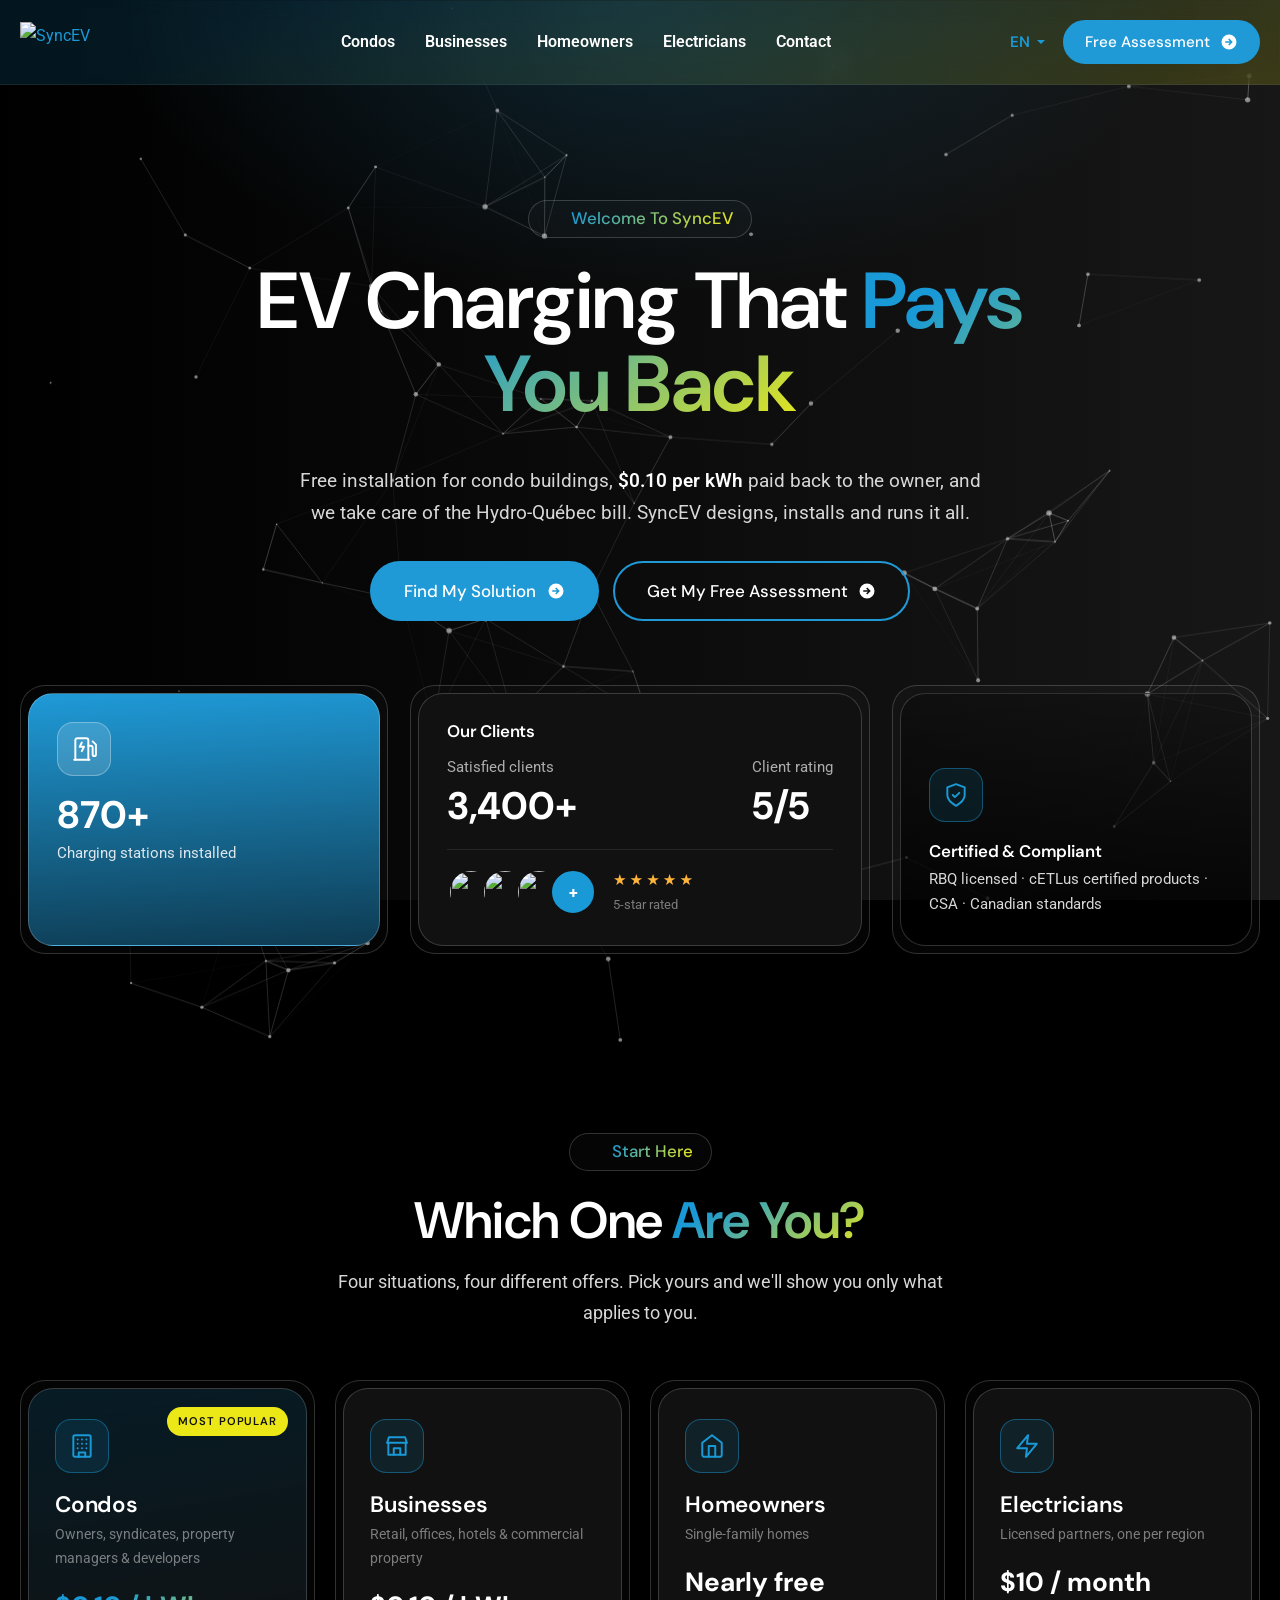
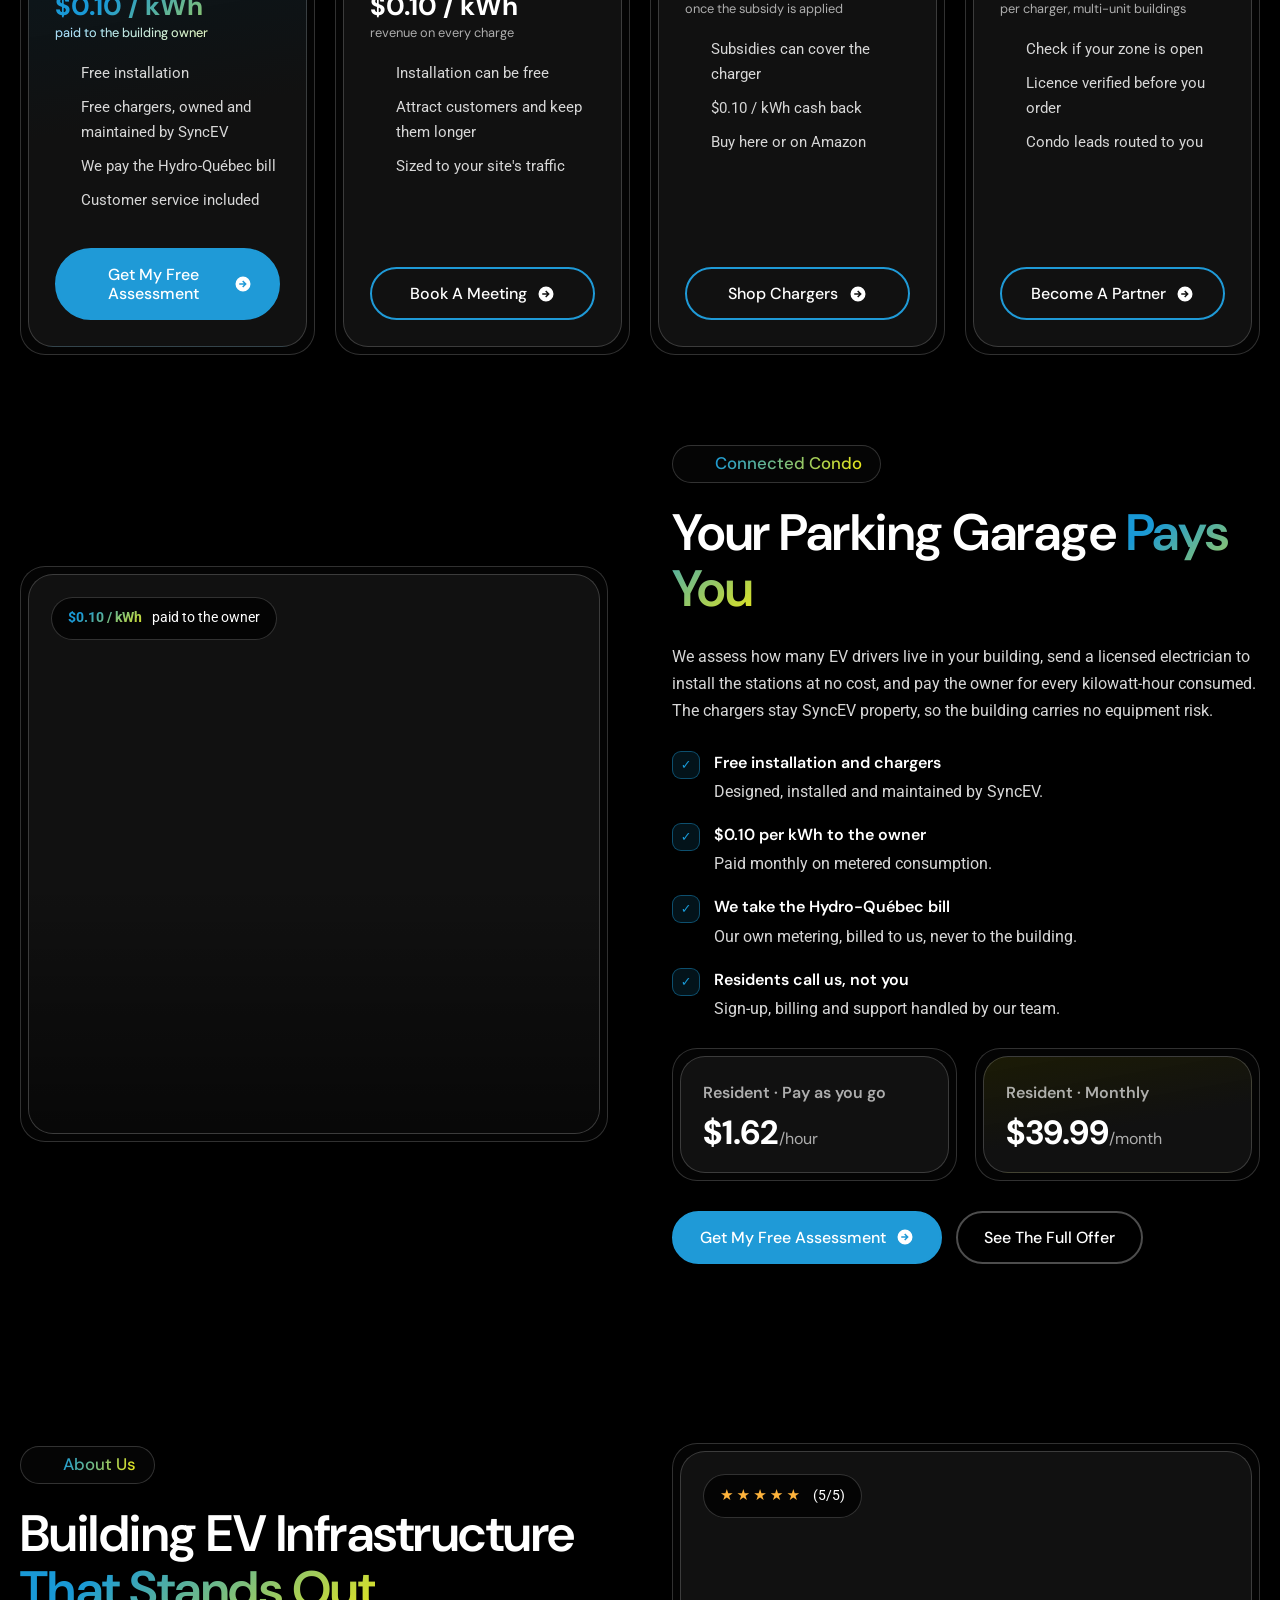
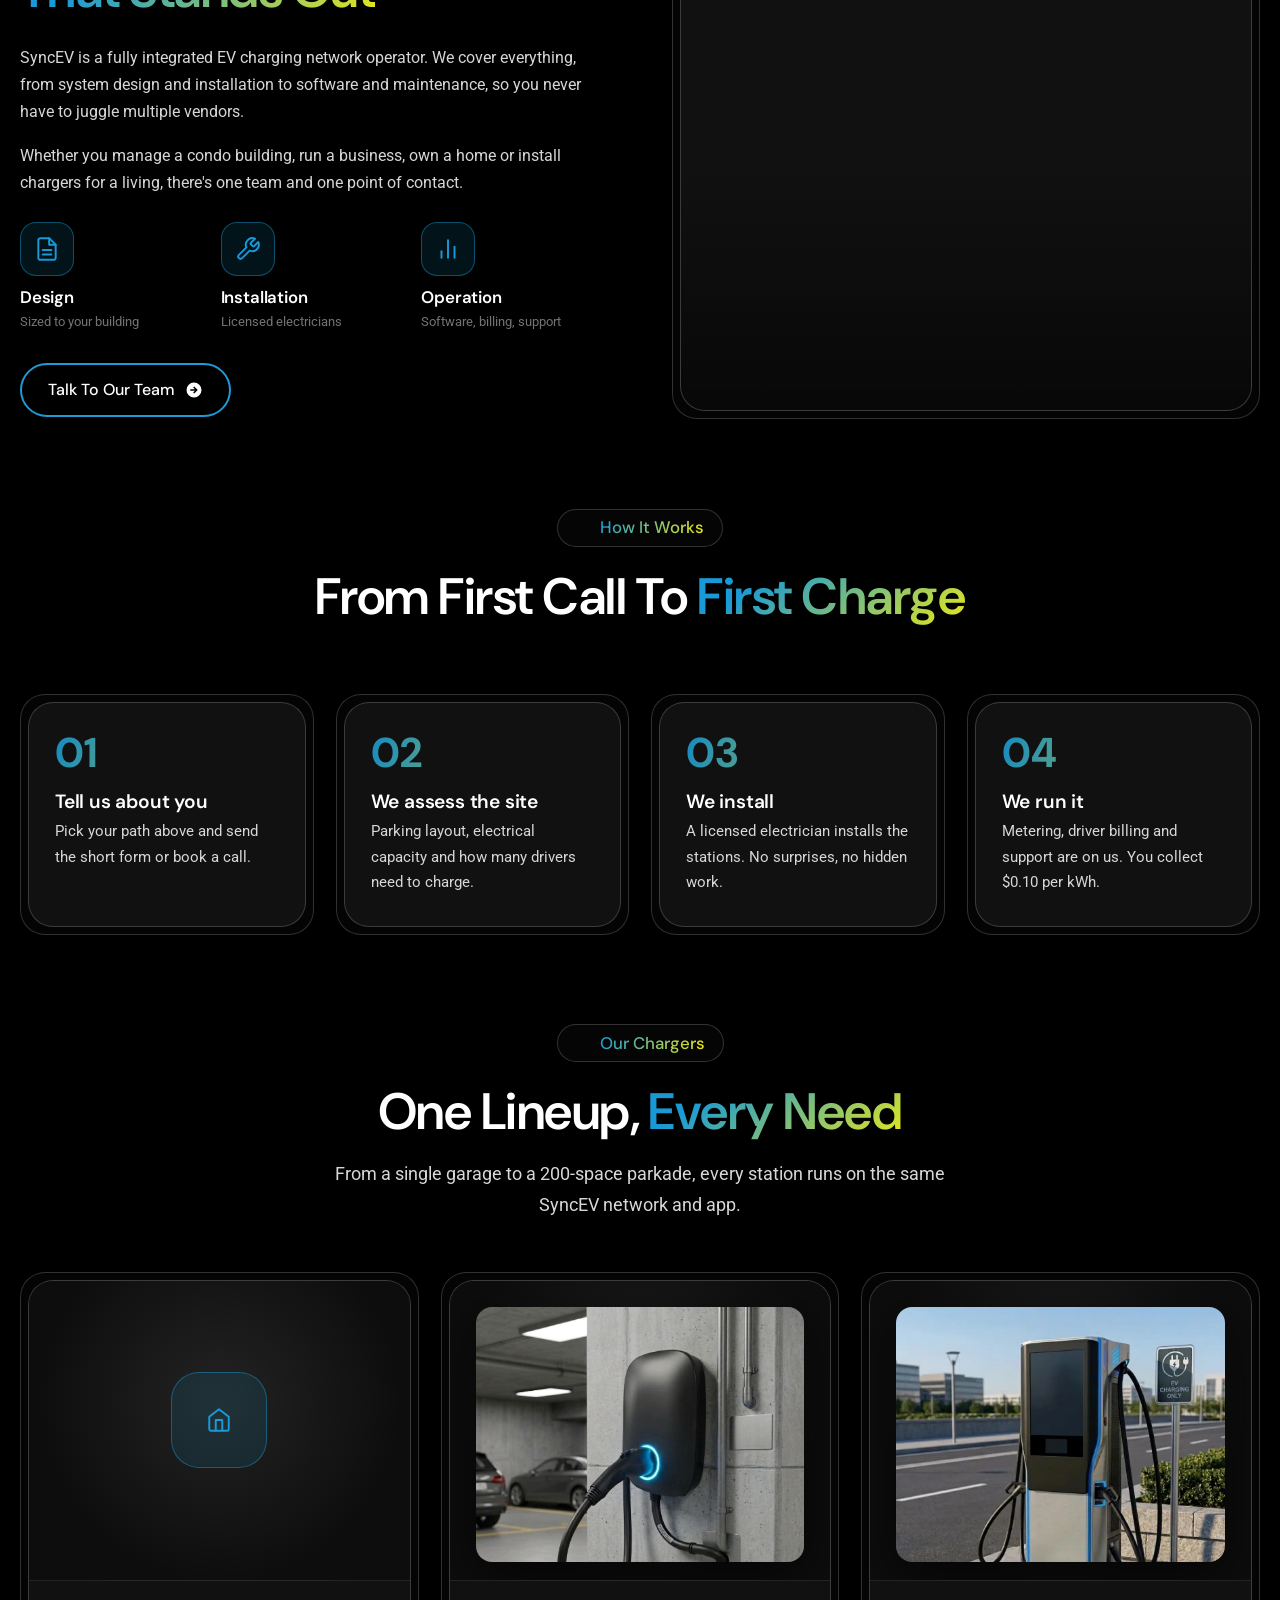
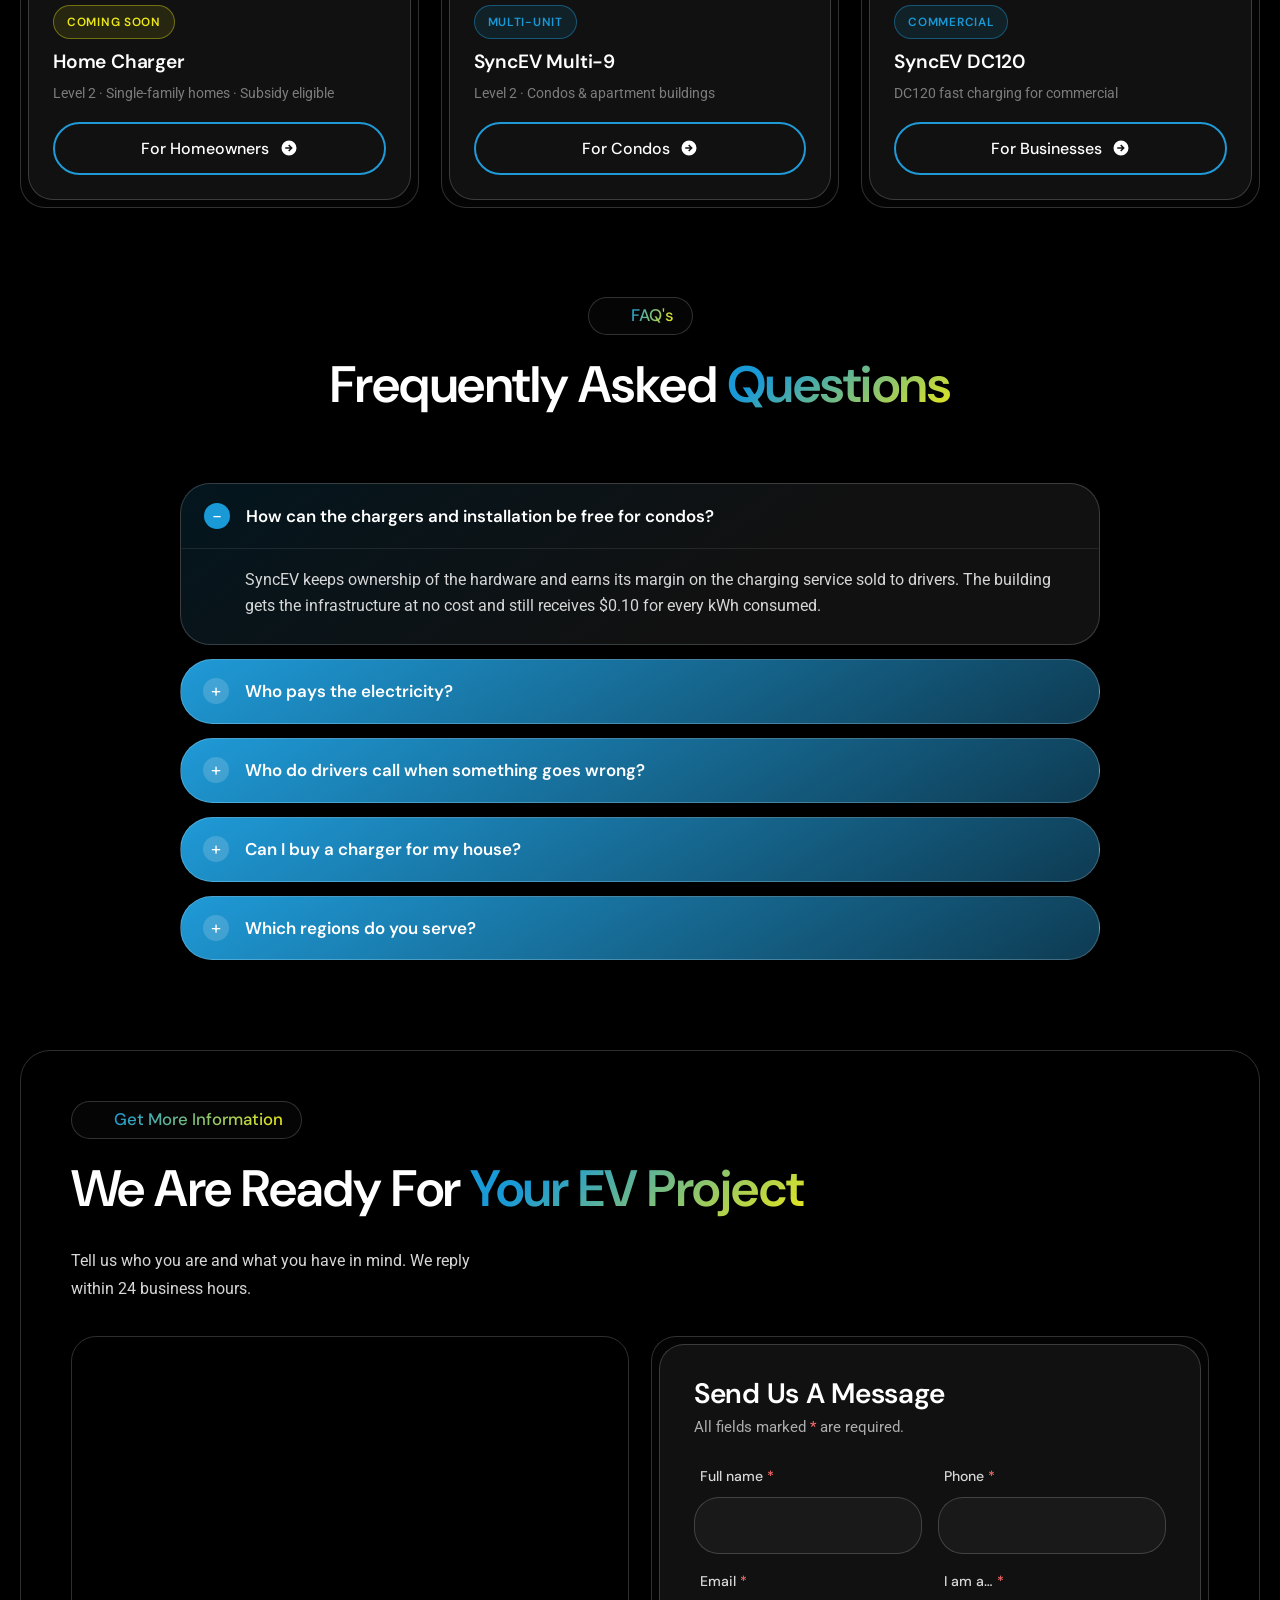
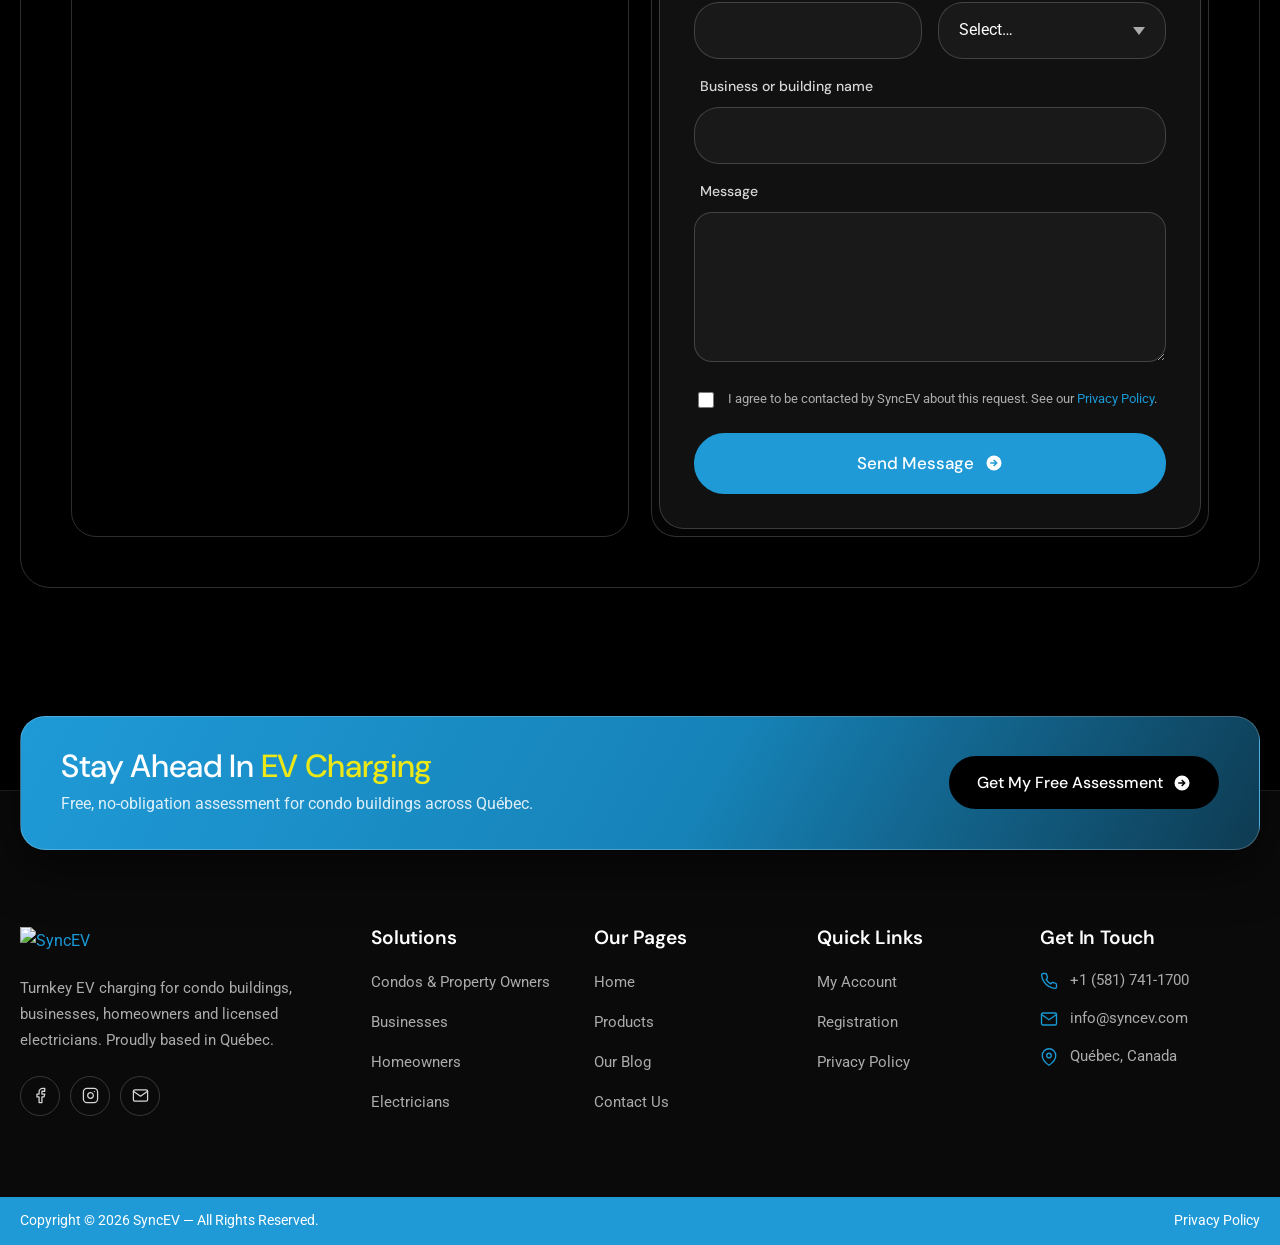
==== commit 8ba7755a: "updated everything" ====
--- a/index.html
+++ b/index.html
@@ -1,423 +1,781 @@
-<!DOCTYPE html>
+<!doctype html>
 <html lang="en">
-<head>
-<meta charset="utf-8">
-<meta name="viewport" content="width=device-width,initial-scale=1">
-<title>SyncEV — Turnkey EV Charging for Condos, Businesses &amp; Homes in Québec</title>
-<meta name="description" content="Free EV charger installation for condo buildings, $0.10 per kWh paid back to the owner, and we handle the Hydro-Québec bill. Turnkey EV charging across Québec.">
-<meta property="og:title" content="SyncEV — EV Charging That Pays You Back">
-<meta property="og:description" content="Free installation for condo buildings, $0.10/kWh back to the owner, fully managed.">
-<meta property="og:image" content="https://syncev.com/wp-content/uploads/2026/05/Condo-Branche-image.jpg">
-<link rel="icon" href="https://syncev.com/wp-content/uploads/2026/03/light.png">
-<link rel="stylesheet" href="assets/syncev.css">
-<script>document.documentElement.classList.add('js')</script>
-</head>
-<body data-page="home">
-
-<div id="site-header"></div>
-
-<main id="main">
-
-<!-- =============================================================== HERO -->
-<section class="hero center">
-  <div class="hero-bg" data-particles></div>
-  <div class="container">
-    <div class="pill reveal"><span>Welcome To SyncEV</span></div>
-    <h1 class="reveal d1">EV Charging That <span class="grad">Pays You Back</span></h1>
-    <p class="lead reveal d2">Free installation for condo buildings, <b>$0.10 per kWh</b> paid back to the
-    owner, and we take care of the Hydro-Québec bill. SyncEV designs, installs and runs it all.</p>
-    <div class="btn-row reveal d3">
-      <a class="btn btn-fill btn-lg arrow" href="#router">Find My Solution</a>
-      <a class="btn btn-lg arrow" href="condos.html#lead">Get My Free Assessment</a>
-    </div>
-
-    <div class="hero-stats">
-      <!-- stations -->
-      <div class="shell lift reveal">
-        <div class="inner is-blue">
-          <span class="ico" data-icon="station"></span>
-          <div class="stat-n">870+</div>
-          <div class="stat-l">Charging stations installed</div>
+  <head>
+    <meta charset="utf-8" />
+    <meta name="viewport" content="width=device-width,initial-scale=1" />
+    <title>
+      SyncEV — Turnkey EV Charging for Condos, Businesses &amp; Homes in Québec
+    </title>
+    <meta
+      name="description"
+      content="Free EV charger installation for condo buildings, $0.10 per kWh paid back to the owner, and we handle the Hydro-Québec bill. Turnkey EV charging across Québec."
+    />
+    <meta
+      property="og:title"
+      content="SyncEV — EV Charging That Pays You Back"
+    />
+    <meta
+      property="og:description"
+      content="Free installation for condo buildings, $0.10/kWh back to the owner, fully managed."
+    />
+    <meta
+      property="og:image"
+      content="https://syncev.com/wp-content/uploads/2026/05/Condo-Branche-image.jpg"
+    />
+    <link
+      rel="icon"
+      href="https://syncev.com/wp-content/uploads/2026/03/light.png"
+    />
+    <link rel="stylesheet" href="assets/syncev.css" />
+    <script>
+      document.documentElement.classList.add("js");
+    </script>
+  </head>
+  <body data-page="home">
+    <div id="site-header"></div>
+
+    <main id="main">
+      <!-- =============================================================== HERO -->
+      <section class="hero center">
+        <div class="hero-bg" data-particles></div>
+        <div class="container">
+          <div class="pill reveal"><span>Welcome To SyncEV</span></div>
+          <h1 class="reveal d1">
+            EV Charging That <span class="grad">Pays You Back</span>
+          </h1>
+          <p class="lead reveal d2">
+            Free installation for condo buildings, <b>$0.10 per kWh</b> paid
+            back to the owner, and we take care of the Hydro-Québec bill. SyncEV
+            designs, installs and runs it all.
+          </p>
+          <div class="btn-row reveal d3">
+            <a class="btn btn-fill btn-lg arrow" href="#router"
+              >Find My Solution</a
+            >
+            <a class="btn btn-lg arrow" href="condos.html#lead"
+              >Get My Free Assessment</a
+            >
+          </div>
+
+          <div class="hero-stats">
+            <!-- stations -->
+            <div class="shell lift reveal">
+              <div class="inner is-blue">
+                <span class="ico" data-icon="station"></span>
+                <div class="stat-n">870+</div>
+                <div class="stat-l">Charging stations installed</div>
+              </div>
+            </div>
+
+            <!-- clients -->
+            <div class="shell lift reveal d1">
+              <div class="inner">
+                <h5 style="margin-bottom: 14px">Our Clients</h5>
+                <div
+                  style="
+                    display: flex;
+                    justify-content: space-between;
+                    gap: 20px;
+                    flex-wrap: wrap;
+                  "
+                >
+                  <div>
+                    <div class="stat-l">Satisfied clients</div>
+                    <div class="stat-n" style="margin-top: 6px">3,400+</div>
+                  </div>
+                  <div>
+                    <div class="stat-l">Client rating</div>
+                    <div class="stat-n" style="margin-top: 6px">5/5</div>
+                  </div>
+                </div>
+                <div
+                  style="
+                    display: flex;
+                    align-items: center;
+                    gap: 16px;
+                    margin-top: 18px;
+                    padding-top: 18px;
+                    border-top: 1px solid var(--line-soft);
+                  "
+                >
+                  <div class="avatars">
+                    <img
+                      src="https://syncev.com/wp-content/uploads/2026/03/2-37.jpg"
+                      alt=""
+                      width="48"
+                      height="48"
+                    />
+                    <img
+                      src="https://syncev.com/wp-content/uploads/2026/03/3-44.jpg"
+                      alt=""
+                      width="48"
+                      height="48"
+                    />
+                    <img
+                      src="https://syncev.com/wp-content/uploads/2026/03/4-35.jpg"
+                      alt=""
+                      width="48"
+                      height="48"
+                    />
+                    <span class="more" aria-hidden="true">+</span>
+                  </div>
+                  <div>
+                    <div class="stars" aria-label="Rated 5 out of 5">★★★★★</div>
+                    <div class="fine">5-star rated</div>
+                  </div>
+                </div>
+              </div>
+            </div>
+
+            <!-- certified -->
+            <div class="shell lift reveal d2">
+              <div
+                class="inner"
+                style="
+                  display: flex;
+                  flex-direction: column;
+                  justify-content: flex-end;
+                  min-height: 230px;
+                  background:
+                    linear-gradient(
+                      180deg,
+                      rgba(0, 0, 0, 0.2),
+                      rgba(0, 0, 0, 0.88)
+                    ),
+                    url(&quot;https://syncev.com/wp-content/uploads/2026/03/Parking-garage-with-cars.png&quot;)
+                      center/cover;
+                "
+              >
+                <span class="ico" data-icon="shield"></span>
+                <h5 style="margin-bottom: 6px">Certified &amp; Compliant</h5>
+                <p style="font-size: 0.92rem; margin: 0">
+                  RBQ licensed · cETLus certified products · CSA · Canadian
+                  standards
+                </p>
+              </div>
+            </div>
+          </div>
         </div>
-      </div>
-
-      <!-- clients -->
-      <div class="shell lift reveal d1">
-        <div class="inner">
-          <h5 style="margin-bottom:14px">Our Clients</h5>
-          <div style="display:flex;justify-content:space-between;gap:20px;flex-wrap:wrap">
-            <div>
-              <div class="stat-l">Satisfied clients</div>
-              <div class="stat-n" style="margin-top:6px">3,400+</div>
-            </div>
-            <div>
-              <div class="stat-l">Client rating</div>
-              <div class="stat-n" style="margin-top:6px">5/5</div>
-            </div>
-          </div>
-          <div style="display:flex;align-items:center;gap:16px;margin-top:18px;padding-top:18px;border-top:1px solid var(--line-soft)">
-            <div class="avatars">
-              <img src="https://syncev.com/wp-content/uploads/2026/03/2-37.jpg" alt="" width="48" height="48">
-              <img src="https://syncev.com/wp-content/uploads/2026/03/3-44.jpg" alt="" width="48" height="48">
-              <img src="https://syncev.com/wp-content/uploads/2026/03/4-35.jpg" alt="" width="48" height="48">
-              <span class="more" aria-hidden="true">+</span>
-            </div>
-            <div>
-              <div class="stars" aria-label="Rated 5 out of 5">★★★★★</div>
-              <div class="fine">5-star rated</div>
-            </div>
+      </section>
+
+      <!-- ============================================================= ROUTER -->
+      <section id="router">
+        <div class="container">
+          <div class="sec-head center">
+            <div class="pill reveal"><span>Start Here</span></div>
+            <h2 class="reveal d1">
+              Which One <span class="grad">Are You?</span>
+            </h2>
+            <p class="lead reveal d2">
+              Four situations, four different offers. Pick yours and we'll show
+              you only what applies to you.
+            </p>
+          </div>
+
+          <div class="router">
+            <a class="shell route reveal" href="condos.html">
+              <div class="inner is-glow">
+                <span class="tag">Most popular</span>
+                <span class="ico" data-icon="building"></span>
+                <h3>Condos</h3>
+                <div class="r-sub">
+                  Owners, syndicates, property managers &amp; developers
+                </div>
+                <div class="r-big grad">
+                  $0.10 / kWh<small>paid to the building owner</small>
+                </div>
+                <ul>
+                  <li>Free installation</li>
+                  <li>Free chargers, owned and maintained by SyncEV</li>
+                  <li>We pay the Hydro-Québec bill</li>
+                  <li>Customer service included</li>
+                </ul>
+                <span class="btn btn-fill btn-block arrow"
+                  >Get My Free Assessment</span
+                >
+              </div>
+            </a>
+
+            <a class="shell route reveal d1" href="businesses.html">
+              <div class="inner">
+                <span class="ico" data-icon="store"></span>
+                <h3>Businesses</h3>
+                <div class="r-sub">
+                  Retail, offices, hotels &amp; commercial property
+                </div>
+                <div class="r-big">
+                  $0.10 / kWh<small>revenue on every charge</small>
+                </div>
+                <ul>
+                  <li>Installation can be free</li>
+                  <li>Attract customers and keep them longer</li>
+                  <li>Sized to your site's traffic</li>
+                </ul>
+                <span class="btn btn-block arrow">Book A Meeting</span>
+              </div>
+            </a>
+
+            <a class="shell route reveal d2" href="homeowners.html">
+              <div class="inner">
+                <span class="ico" data-icon="home"></span>
+                <h3>Homeowners</h3>
+                <div class="r-sub">Single-family homes</div>
+                <div class="r-big">
+                  Nearly free<small>once the subsidy is applied</small>
+                </div>
+                <ul>
+                  <li>Subsidies can cover the charger</li>
+                  <li>$0.10 / kWh cash back</li>
+                  <li>Buy here or on Amazon</li>
+                </ul>
+                <span class="btn btn-block arrow">Shop Chargers</span>
+              </div>
+            </a>
+
+            <a class="shell route reveal d3" href="electricians.html">
+              <div class="inner">
+                <span class="ico" data-icon="bolt"></span>
+                <h3>Electricians</h3>
+                <div class="r-sub">Licensed partners, one per region</div>
+                <div class="r-big">
+                  $10 / month<small>per charger, multi-unit buildings</small>
+                </div>
+                <ul>
+                  <li>Check if your zone is open</li>
+                  <li>Licence verified before you order</li>
+                  <li>Condo leads routed to you</li>
+                </ul>
+                <span class="btn btn-block arrow">Become A Partner</span>
+              </div>
+            </a>
           </div>
         </div>
-      </div>
-
-      <!-- certified -->
-      <div class="shell lift reveal d2">
-        <div class="inner" style="display:flex;flex-direction:column;justify-content:flex-end;min-height:230px;background:linear-gradient(180deg,rgba(0,0,0,.2),rgba(0,0,0,.88)),url('https://syncev.com/wp-content/uploads/2026/03/Parking-garage-with-cars.png') center/cover">
-          <span class="ico" data-icon="shield"></span>
-          <h5 style="margin-bottom:6px">Certified &amp; Compliant</h5>
-          <p style="font-size:.92rem;margin:0">RBQ licensed · cETLus certified products · CSA · Canadian standards</p>
+      </section>
+
+      <!-- ===================================================== CONDO SPOTLIGHT -->
+      <section class="tight-top">
+        <div class="container">
+          <div class="split">
+            <div class="shell reveal">
+              <div
+                class="inner is-photo"
+                style="
+                  background-image: url(&quot;https://syncev.com/wp-content/uploads/2026/05/Condo-Branche-image.jpg&quot;);
+                  background-position: 30% center;
+                "
+              >
+                <div class="float-badge">
+                  <span class="grad" style="font-weight: 700">$0.10 / kWh</span>
+                  paid to the owner
+                </div>
+              </div>
+            </div>
+
+            <div class="copy">
+              <div class="pill reveal"><span>Connected Condo</span></div>
+              <h2 class="reveal d1">
+                Your Parking Garage <span class="grad">Pays You</span>
+              </h2>
+              <p class="reveal d2">
+                We assess how many EV drivers live in your building, send a
+                licensed electrician to install the stations at no cost, and pay
+                the owner for every kilowatt-hour consumed. The chargers stay
+                SyncEV property, so the building carries no equipment risk.
+              </p>
+              <ul class="checklist reveal d2">
+                <li>
+                  <span class="c-ico">✓</span
+                  ><span
+                    ><b>Free installation and chargers</b>Designed, installed
+                    and maintained by SyncEV.</span
+                  >
+                </li>
+                <li>
+                  <span class="c-ico">✓</span
+                  ><span
+                    ><b>$0.10 per kWh to the owner</b>Paid monthly on metered
+                    consumption.</span
+                  >
+                </li>
+                <li>
+                  <span class="c-ico">✓</span
+                  ><span
+                    ><b>We take the Hydro-Québec bill</b>Our own metering,
+                    billed to us, never to the building.</span
+                  >
+                </li>
+                <li>
+                  <span class="c-ico">✓</span
+                  ><span
+                    ><b>Residents call us, not you</b>Sign-up, billing and
+                    support handled by our team.</span
+                  >
+                </li>
+              </ul>
+
+              <div class="plans reveal d3" style="margin-top: 26px">
+                <div class="shell plan">
+                  <div class="inner" style="padding: 22px">
+                    <div class="p-name">Resident · Pay as you go</div>
+                    <div class="p-price" style="font-size: 2.1rem">
+                      $1.62<span>/hour</span>
+                    </div>
+                  </div>
+                </div>
+                <div class="shell plan">
+                  <div class="inner is-gold" style="padding: 22px">
+                    <div class="p-name">Resident · Monthly</div>
+                    <div class="p-price" style="font-size: 2.1rem">
+                      $39.99<span>/month</span>
+                    </div>
+                  </div>
+                </div>
+              </div>
+
+              <div class="btn-row reveal d3" style="margin-top: 30px">
+                <a class="btn btn-fill arrow" href="condos.html#lead"
+                  >Get My Free Assessment</a
+                >
+                <a class="btn btn-ghost" href="condos.html"
+                  >See The Full Offer</a
+                >
+              </div>
+            </div>
+          </div>
         </div>
-      </div>
-    </div>
-  </div>
-</section>
-
-<!-- ============================================================= ROUTER -->
-<section id="router">
-  <div class="container">
-    <div class="sec-head center">
-      <div class="pill reveal"><span>Start Here</span></div>
-      <h2 class="reveal d1">Which One <span class="grad">Are You?</span></h2>
-      <p class="lead reveal d2">Four situations, four different offers. Pick yours and we'll show you
-      only what applies to you.</p>
-    </div>
-
-    <div class="router">
-      <a class="shell route reveal" href="condos.html">
-        <div class="inner is-glow">
-          <span class="tag">Most popular</span>
-          <span class="ico" data-icon="building"></span>
-          <h3>Condos</h3>
-          <div class="r-sub">Owners, syndicates, property managers &amp; developers</div>
-          <div class="r-big grad">$0.10 / kWh<small>paid to the building owner</small></div>
-          <ul>
-            <li>Free installation</li>
-            <li>Free chargers, owned and maintained by SyncEV</li>
-            <li>We pay the Hydro-Québec bill</li>
-            <li>Customer service included</li>
-          </ul>
-          <span class="btn btn-fill btn-block arrow">Get My Free Assessment</span>
+      </section>
+
+      <!-- ========================================================== ABOUT US -->
+      <section>
+        <div class="container">
+          <div class="split is-reverse">
+            <div class="shell reveal">
+              <div
+                class="inner is-photo"
+                style="
+                  background-image: url(&quot;https://syncev.com/wp-content/uploads/2026/03/electrician-in-parking-garage.png&quot;);
+                "
+              >
+                <div class="float-badge">
+                  <span class="stars" aria-hidden="true">★★★★★</span> (5/5)
+                </div>
+              </div>
+            </div>
+
+            <div class="copy">
+              <div class="pill reveal"><span>About Us</span></div>
+              <h2 class="reveal d1">
+                Building EV Infrastructure
+                <span class="grad">That Stands Out</span>
+              </h2>
+              <p class="reveal d2">
+                SyncEV is a fully integrated EV charging network operator. We
+                cover everything, from system design and installation to
+                software and maintenance, so you never have to juggle multiple
+                vendors.
+              </p>
+              <p class="reveal d2">
+                Whether you manage a condo building, run a business, own a home
+                or install chargers for a living, there's one team and one point
+                of contact.
+              </p>
+
+              <div
+                class="grid g-3 reveal d3"
+                style="margin-top: 26px; gap: 14px"
+              >
+                <div>
+                  <span
+                    class="ico"
+                    data-icon="doc"
+                    style="margin-bottom: 12px"
+                  ></span>
+                  <h5 style="margin: 0">Design</h5>
+                  <p class="fine" style="margin: 4px 0 0">
+                    Sized to your building
+                  </p>
+                </div>
+                <div>
+                  <span
+                    class="ico"
+                    data-icon="wrench"
+                    style="margin-bottom: 12px"
+                  ></span>
+                  <h5 style="margin: 0">Installation</h5>
+                  <p class="fine" style="margin: 4px 0 0">
+                    Licensed electricians
+                  </p>
+                </div>
+                <div>
+                  <span
+                    class="ico"
+                    data-icon="chart"
+                    style="margin-bottom: 12px"
+                  ></span>
+                  <h5 style="margin: 0">Operation</h5>
+                  <p class="fine" style="margin: 4px 0 0">
+                    Software, billing, support
+                  </p>
+                </div>
+              </div>
+
+              <div class="btn-row reveal d3" style="margin-top: 30px">
+                <a class="btn arrow" href="#contact">Talk To Our Team</a>
+              </div>
+            </div>
+          </div>
         </div>
-      </a>
-
-      <a class="shell route reveal d1" href="businesses.html">
-        <div class="inner">
-          <span class="ico" data-icon="store"></span>
-          <h3>Businesses</h3>
-          <div class="r-sub">Retail, offices, hotels &amp; commercial property</div>
-          <div class="r-big">$0.10 / kWh<small>revenue on every charge</small></div>
-          <ul>
-            <li>Installation can be free</li>
-            <li>Attract customers and keep them longer</li>
-            <li>Sized to your site's traffic</li>
-          </ul>
-          <span class="btn btn-block arrow">Book A Meeting</span>
+      </section>
+
+      <!-- ======================================================= HOW IT WORKS -->
+      <section class="tight-top">
+        <div class="container">
+          <div class="sec-head center">
+            <div class="pill reveal"><span>How It Works</span></div>
+            <h2 class="reveal d1">
+              From First Call To <span class="grad">First Charge</span>
+            </h2>
+          </div>
+          <div class="steps">
+            <div class="shell step reveal">
+              <div class="inner">
+                <h4>Tell us about you</h4>
+                <p>
+                  Pick your path above and send the short form or book a call.
+                </p>
+              </div>
+            </div>
+            <div class="shell step reveal d1">
+              <div class="inner">
+                <h4>We assess the site</h4>
+                <p>
+                  Parking layout, electrical capacity and how many drivers need
+                  to charge.
+                </p>
+              </div>
+            </div>
+            <div class="shell step reveal d2">
+              <div class="inner">
+                <h4>We install</h4>
+                <p>
+                  A licensed electrician installs the stations. No surprises, no
+                  hidden work.
+                </p>
+              </div>
+            </div>
+            <div class="shell step reveal d3">
+              <div class="inner">
+                <h4>We run it</h4>
+                <p>
+                  Metering, driver billing and support are on us. You collect
+                  $0.10 per kWh.
+                </p>
+              </div>
+            </div>
+          </div>
         </div>
-      </a>
-
-      <a class="shell route reveal d2" href="homeowners.html">
-        <div class="inner">
-          <span class="ico" data-icon="home"></span>
-          <h3>Homeowners</h3>
-          <div class="r-sub">Single-family homes</div>
-          <div class="r-big">Nearly free<small>once the subsidy is applied</small></div>
-          <ul>
-            <li>Subsidies can cover the charger</li>
-            <li>$0.10 / kWh cash back</li>
-            <li>Buy here or on Amazon</li>
-          </ul>
-          <span class="btn btn-block arrow">Shop Chargers</span>
+      </section>
+
+      <!-- ========================================================== PRODUCTS -->
+      <section class="tight-top">
+        <div class="container">
+          <div class="sec-head center">
+            <div class="pill reveal"><span>Our Chargers</span></div>
+            <h2 class="reveal d1">
+              One Lineup, <span class="grad">Every Need</span>
+            </h2>
+            <p class="lead reveal d2">
+              From a single garage to a 200-space parkade, every station runs on
+              the same SyncEV network and app.
+            </p>
+          </div>
+
+          <div class="pgrid">
+            <div class="shell lift pcard reveal">
+              <div class="inner">
+                <div class="p-img">
+                  <span
+                    class="ico"
+                    data-icon="home"
+                    style="width: 96px; height: 96px; border-radius: 28px"
+                  ></span>
+                </div>
+                <div class="p-body">
+                  <span
+                    class="badge is-gold"
+                    style="align-self: flex-start; margin-bottom: 12px"
+                    >Coming soon</span
+                  >
+                  <h4>Home Charger</h4>
+                  <div class="p-spec">
+                    Level 2 · Single-family homes · Subsidy eligible
+                  </div>
+                  <div class="p-actions">
+                    <a class="btn btn-block arrow" href="homeowners.html"
+                      >For Homeowners</a
+                    >
+                  </div>
+                </div>
+              </div>
+            </div>
+
+            <div class="shell lift pcard reveal d1">
+              <div class="inner">
+                <div class="p-img">
+                  <img
+                    src="assets/Multi9-Ev-charge.jpg"
+                    alt="SyncEV Multi-9 charging station"
+                    loading="lazy"
+                  />
+                </div>
+                <div class="p-body">
+                  <span
+                    class="badge"
+                    style="align-self: flex-start; margin-bottom: 12px"
+                    >Multi-unit</span
+                  >
+                  <h4>SyncEV Multi-9</h4>
+                  <div class="p-spec">
+                    Level 2 · Condos &amp; apartment buildings
+                  </div>
+                  <div class="p-actions">
+                    <a class="btn btn-block arrow" href="condos.html"
+                      >For Condos</a
+                    >
+                  </div>
+                </div>
+              </div>
+            </div>
+
+            <div class="shell lift pcard reveal d2">
+              <div class="inner">
+                <div class="p-img">
+                  <img
+                    src="assets/SyncEV-DC120-image-1.webp"
+                    alt="SyncEV DC fast charger"
+                    loading="lazy"
+                  />
+                </div>
+                <div class="p-body">
+                  <span
+                    class="badge"
+                    style="align-self: flex-start; margin-bottom: 12px"
+                    >Commercial</span
+                  >
+                  <h4>SyncEV DC120</h4>
+                  <div class="p-spec">DC120 fast charging for commercial</div>
+                  <div class="p-actions">
+                    <a class="btn btn-block arrow" href="businesses.html"
+                      >For Businesses</a
+                    >
+                  </div>
+                </div>
+              </div>
+            </div>
+          </div>
         </div>
-      </a>
-
-      <a class="shell route reveal d3" href="electricians.html">
-        <div class="inner">
-          <span class="ico" data-icon="bolt"></span>
-          <h3>Electricians</h3>
-          <div class="r-sub">Licensed partners, one per region</div>
-          <div class="r-big">$10 / month<small>per charger, multi-unit buildings</small></div>
-          <ul>
-            <li>Check if your zone is open</li>
-            <li>Licence verified before you order</li>
-            <li>Condo leads routed to you</li>
-          </ul>
-          <span class="btn btn-block arrow">Become A Partner</span>
+      </section>
+
+      <!-- =============================================================== FAQ -->
+      <section class="tight-top">
+        <div class="container">
+          <div class="sec-head center">
+            <div class="pill reveal"><span>FAQ's</span></div>
+            <h2 class="reveal d1">
+              Frequently Asked <span class="grad">Questions</span>
+            </h2>
+          </div>
+          <div class="faq reveal d2">
+            <details class="q" open>
+              <summary>
+                How can the chargers and installation be free for condos?
+              </summary>
+              <div class="a">
+                <p>
+                  SyncEV keeps ownership of the hardware and earns its margin on
+                  the charging service sold to drivers. The building gets the
+                  infrastructure at no cost and still receives $0.10 for every
+                  kWh consumed.
+                </p>
+              </div>
+            </details>
+            <details class="q">
+              <summary>Who pays the electricity?</summary>
+              <div class="a">
+                <p>
+                  We do. Each station is metered and the electricity is billed
+                  to SyncEV, never to the building owner. We then bill the
+                  drivers directly.
+                </p>
+              </div>
+            </details>
+            <details class="q">
+              <summary>Who do drivers call when something goes wrong?</summary>
+              <div class="a">
+                <p>
+                  Us. Customer service is part of every offer, so property
+                  managers and owners are never the first line of support.
+                </p>
+              </div>
+            </details>
+            <details class="q">
+              <summary>Can I buy a charger for my house?</summary>
+              <div class="a">
+                <p>
+                  Yes. Homeowners can buy online or on Amazon, and available
+                  subsidies can cover most of the cost.
+                  <a href="homeowners.html">See the homeowner offer.</a>
+                </p>
+              </div>
+            </details>
+            <details class="q">
+              <summary>Which regions do you serve?</summary>
+              <div class="a">
+                <p>
+                  We currently operate across Québec, and our partner
+                  electrician network is opening region by region.
+                  <a href="electricians.html#coverage">Check coverage.</a>
+                </p>
+              </div>
+            </details>
+          </div>
         </div>
-      </a>
-    </div>
-  </div>
-</section>
-
-<!-- ===================================================== CONDO SPOTLIGHT -->
-<section class="tight-top">
-  <div class="container">
-    <div class="split">
-      <div class="shell reveal">
-        <div class="inner is-photo" style="background-image:url('https://syncev.com/wp-content/uploads/2026/05/Condo-Branche-image.jpg');background-position:30% center">
-          <div class="float-badge"><span class="grad" style="font-weight:700">$0.10 / kWh</span> paid to the owner</div>
+      </section>
+
+      <!-- =========================================================== CONTACT -->
+      <section
+        id="contact"
+        class="tight-top"
+        style="padding-bottom: clamp(90px, 10vw, 130px)"
+      >
+        <div class="container">
+          <div class="block reveal">
+            <div class="block-head">
+              <div>
+                <div class="pill"><span>Get More Information</span></div>
+                <h2>
+                  We Are Ready For <span class="grad">Your EV Project</span>
+                </h2>
+              </div>
+              <p>
+                Tell us who you are and what you have in mind. We reply within
+                24 business hours.
+              </p>
+            </div>
+
+            <div class="contact-grid">
+              <div class="map-embed">
+                <iframe
+                  src="https://www.google.com/maps/d/embed?mid=1evaq2KlkTF_7sfGNdbC91tSAWFrOhqM&amp;ehbc=2E312F"
+                  title="Map of SyncEV charging stations"
+                  loading="lazy"
+                ></iframe>
+              </div>
+
+              <form
+                class="shell formcard"
+                data-form
+                data-success="Thanks — your message is in. We'll get back to you within 24 business hours."
+              >
+                <div class="inner">
+                  <h3>Send Us A Message</h3>
+                  <p class="f-sub">
+                    All fields marked <span class="req">*</span> are required.
+                  </p>
+                  <div class="field-row">
+                    <div class="field">
+                      <label for="c-name"
+                        >Full name <span class="req">*</span></label
+                      >
+                      <input
+                        id="c-name"
+                        name="name"
+                        type="text"
+                        autocomplete="name"
+                        required
+                      />
+                    </div>
+                    <div class="field">
+                      <label for="c-phone"
+                        >Phone <span class="req">*</span></label
+                      >
+                      <input
+                        id="c-phone"
+                        name="phone"
+                        type="tel"
+                        autocomplete="tel"
+                        required
+                      />
+                    </div>
+                  </div>
+                  <div class="field-row">
+                    <div class="field">
+                      <label for="c-email"
+                        >Email <span class="req">*</span></label
+                      >
+                      <input
+                        id="c-email"
+                        name="email"
+                        type="email"
+                        autocomplete="email"
+                        required
+                      />
+                    </div>
+                    <div class="field">
+                      <label for="c-type"
+                        >I am a… <span class="req">*</span></label
+                      >
+                      <select id="c-type" name="type" required>
+                        <option value="">Select…</option>
+                        <option>Condo owner / syndicate / manager</option>
+                        <option>Real estate developer</option>
+                        <option>Business</option>
+                        <option>Homeowner</option>
+                        <option>Electrician</option>
+                      </select>
+                    </div>
+                  </div>
+                  <div class="field">
+                    <label for="c-biz">Business or building name</label>
+                    <input
+                      id="c-biz"
+                      name="business"
+                      type="text"
+                      autocomplete="organization"
+                    />
+                  </div>
+                  <div class="field">
+                    <label for="c-msg">Message</label>
+                    <textarea id="c-msg" name="message" rows="4"></textarea>
+                  </div>
+                  <label class="consent">
+                    <input type="checkbox" required />
+                    <span
+                      >I agree to be contacted by SyncEV about this request. See
+                      our
+                      <a
+                        href="https://syncev.com/privacy-policy-fr/"
+                        target="_blank"
+                        rel="noopener"
+                        >Privacy Policy</a
+                      >.</span
+                    >
+                  </label>
+                  <button
+                    class="btn btn-fill btn-block btn-lg arrow"
+                    type="submit"
+                  >
+                    Send Message
+                  </button>
+                </div>
+              </form>
+            </div>
+          </div>
         </div>
-      </div>
-
-      <div class="copy">
-        <div class="pill reveal"><span>Connected Condo</span></div>
-        <h2 class="reveal d1">Your Parking Garage <span class="grad">Pays You</span></h2>
-        <p class="reveal d2">We assess how many EV drivers live in your building, send a licensed
-        electrician to install the stations at no cost, and pay the owner for every kilowatt-hour
-        consumed. The chargers stay SyncEV property, so the building carries no equipment risk.</p>
-        <ul class="checklist reveal d2">
-          <li><span class="c-ico">✓</span><span><b>Free installation and chargers</b>Designed, installed and maintained by SyncEV.</span></li>
-          <li><span class="c-ico">✓</span><span><b>$0.10 per kWh to the owner</b>Paid monthly on metered consumption.</span></li>
-          <li><span class="c-ico">✓</span><span><b>We take the Hydro-Québec bill</b>Our own metering, billed to us, never to the building.</span></li>
-          <li><span class="c-ico">✓</span><span><b>Residents call us, not you</b>Sign-up, billing and support handled by our team.</span></li>
-        </ul>
-
-        <div class="plans reveal d3" style="margin-top:26px">
-          <div class="shell plan"><div class="inner" style="padding:22px">
-            <div class="p-name">Resident · Pay as you go</div>
-            <div class="p-price" style="font-size:2.1rem">$1.62<span>/hour</span></div>
-          </div></div>
-          <div class="shell plan"><div class="inner is-gold" style="padding:22px">
-            <div class="p-name">Resident · Monthly</div>
-            <div class="p-price" style="font-size:2.1rem">$39.99<span>/month</span></div>
-          </div></div>
-        </div>
-
-        <div class="btn-row reveal d3" style="margin-top:30px">
-          <a class="btn btn-fill arrow" href="condos.html#lead">Get My Free Assessment</a>
-          <a class="btn btn-ghost" href="condos.html">See The Full Offer</a>
-        </div>
-      </div>
-    </div>
-  </div>
-</section>
-
-<!-- ========================================================== ABOUT US -->
-<section>
-  <div class="container">
-    <div class="split is-reverse">
-      <div class="shell reveal">
-        <div class="inner is-photo" style="background-image:url('https://syncev.com/wp-content/uploads/2026/03/electrician-in-parking-garage.png')">
-          <div class="float-badge"><span class="stars" aria-hidden="true">★★★★★</span> (5/5)</div>
-        </div>
-      </div>
-
-      <div class="copy">
-        <div class="pill reveal"><span>About Us</span></div>
-        <h2 class="reveal d1">Building EV Infrastructure <span class="grad">That Stands Out</span></h2>
-        <p class="reveal d2">SyncEV is a fully integrated EV charging network operator. We cover
-        everything, from system design and installation to software and maintenance, so you never
-        have to juggle multiple vendors.</p>
-        <p class="reveal d2">Whether you manage a condo building, run a business, own a home or install
-        chargers for a living, there's one team and one point of contact.</p>
-
-        <div class="grid g-3 reveal d3" style="margin-top:26px;gap:14px">
-          <div><span class="ico" data-icon="doc" style="margin-bottom:12px"></span><h5 style="margin:0">Design</h5><p class="fine" style="margin:4px 0 0">Sized to your building</p></div>
-          <div><span class="ico" data-icon="wrench" style="margin-bottom:12px"></span><h5 style="margin:0">Installation</h5><p class="fine" style="margin:4px 0 0">Licensed electricians</p></div>
-          <div><span class="ico" data-icon="chart" style="margin-bottom:12px"></span><h5 style="margin:0">Operation</h5><p class="fine" style="margin:4px 0 0">Software, billing, support</p></div>
-        </div>
-
-        <div class="btn-row reveal d3" style="margin-top:30px">
-          <a class="btn arrow" href="#contact">Talk To Our Team</a>
-        </div>
-      </div>
-    </div>
-  </div>
-</section>
-
-<!-- ======================================================= HOW IT WORKS -->
-<section class="tight-top">
-  <div class="container">
-    <div class="sec-head center">
-      <div class="pill reveal"><span>How It Works</span></div>
-      <h2 class="reveal d1">From First Call To <span class="grad">First Charge</span></h2>
-    </div>
-    <div class="steps">
-      <div class="shell step reveal"><div class="inner">
-        <h4>Tell us about you</h4>
-        <p>Pick your path above and send the short form or book a call.</p>
-      </div></div>
-      <div class="shell step reveal d1"><div class="inner">
-        <h4>We assess the site</h4>
-        <p>Parking layout, electrical capacity and how many drivers need to charge.</p>
-      </div></div>
-      <div class="shell step reveal d2"><div class="inner">
-        <h4>We install</h4>
-        <p>A licensed electrician installs the stations. No surprises, no hidden work.</p>
-      </div></div>
-      <div class="shell step reveal d3"><div class="inner">
-        <h4>We run it</h4>
-        <p>Metering, driver billing and support are on us. You collect $0.10 per kWh.</p>
-      </div></div>
-    </div>
-  </div>
-</section>
-
-<!-- ========================================================== PRODUCTS -->
-<section class="tight-top">
-  <div class="container">
-    <div class="sec-head center">
-      <div class="pill reveal"><span>Our Chargers</span></div>
-      <h2 class="reveal d1">One Lineup, <span class="grad">Every Need</span></h2>
-      <p class="lead reveal d2">From a single garage to a 200-space parkade, every station runs on the
-      same SyncEV network and app.</p>
-    </div>
-
-    <div class="pgrid">
-      <div class="shell lift pcard reveal"><div class="inner">
-        <div class="p-img"><span class="ico" data-icon="home" style="width:96px;height:96px;border-radius:28px"></span></div>
-        <div class="p-body">
-          <span class="badge is-gold" style="align-self:flex-start;margin-bottom:12px">Coming soon</span>
-          <h4>Home Charger</h4>
-          <div class="p-spec">Level 2 · Single-family homes · Subsidy eligible</div>
-          <div class="p-actions"><a class="btn btn-block arrow" href="homeowners.html">For Homeowners</a></div>
-        </div>
-      </div></div>
-
-      <div class="shell lift pcard reveal d1"><div class="inner">
-        <div class="p-img"><img src="assets/img/multi-9.webp" alt="SyncEV Multi-9 charging station" loading="lazy"></div>
-        <div class="p-body">
-          <span class="badge" style="align-self:flex-start;margin-bottom:12px">Multi-unit</span>
-          <h4>SyncEV Multi-9</h4>
-          <div class="p-spec">Level 2 · Condos &amp; apartment buildings</div>
-          <div class="p-actions"><a class="btn btn-block arrow" href="condos.html">For Condos</a></div>
-        </div>
-      </div></div>
-
-      <div class="shell lift pcard reveal d2"><div class="inner">
-        <div class="p-img"><img src="assets/img/dc60.webp" alt="SyncEV DC fast charger" loading="lazy"></div>
-        <div class="p-body">
-          <span class="badge" style="align-self:flex-start;margin-bottom:12px">Commercial</span>
-          <h4>SyncEV DC Series</h4>
-          <div class="p-spec">DC30 · DC60 · DC120 fast charging</div>
-          <div class="p-actions"><a class="btn btn-block arrow" href="businesses.html">For Businesses</a></div>
-        </div>
-      </div></div>
-    </div>
-  </div>
-</section>
-
-<!-- =============================================================== FAQ -->
-<section class="tight-top">
-  <div class="container">
-    <div class="sec-head center">
-      <div class="pill reveal"><span>FAQ's</span></div>
-      <h2 class="reveal d1">Frequently Asked <span class="grad">Questions</span></h2>
-    </div>
-    <div class="faq reveal d2">
-      <details class="q" open>
-        <summary>How can the chargers and installation be free for condos?</summary>
-        <div class="a"><p>SyncEV keeps ownership of the hardware and earns its margin on the charging
-        service sold to drivers. The building gets the infrastructure at no cost and still receives
-        $0.10 for every kWh consumed.</p></div>
-      </details>
-      <details class="q">
-        <summary>Who pays the electricity?</summary>
-        <div class="a"><p>We do. Each station is metered and the electricity is billed to SyncEV, never
-        to the building owner. We then bill the drivers directly.</p></div>
-      </details>
-      <details class="q">
-        <summary>Who do drivers call when something goes wrong?</summary>
-        <div class="a"><p>Us. Customer service is part of every offer, so property managers and owners
-        are never the first line of support.</p></div>
-      </details>
-      <details class="q">
-        <summary>Can I buy a charger for my house?</summary>
-        <div class="a"><p>Yes. Homeowners can buy online or on Amazon, and available subsidies can cover
-        most of the cost. <a href="homeowners.html">See the homeowner offer.</a></p></div>
-      </details>
-      <details class="q">
-        <summary>Which regions do you serve?</summary>
-        <div class="a"><p>We currently operate across Québec, and our partner electrician network is
-        opening region by region. <a href="electricians.html#coverage">Check coverage.</a></p></div>
-      </details>
-    </div>
-  </div>
-</section>
-
-<!-- =========================================================== CONTACT -->
-<section id="contact" class="tight-top" style="padding-bottom:clamp(90px,10vw,130px)">
-  <div class="container">
-    <div class="block reveal">
-      <div class="block-head">
-        <div>
-          <div class="pill"><span>Get More Information</span></div>
-          <h2>We Are Ready For <span class="grad">Your EV Project</span></h2>
-        </div>
-        <p>Tell us who you are and what you have in mind. We reply within 24 business hours.</p>
-      </div>
-
-      <div class="contact-grid">
-        <div class="map-embed">
-          <iframe src="https://www.google.com/maps/d/embed?mid=1evaq2KlkTF_7sfGNdbC91tSAWFrOhqM&amp;ehbc=2E312F"
-                  title="Map of SyncEV charging stations" loading="lazy"></iframe>
-        </div>
-
-        <form class="shell formcard" data-form
-              data-success="Thanks — your message is in. We'll get back to you within 24 business hours.">
-          <div class="inner">
-            <h3>Send Us A Message</h3>
-            <p class="f-sub">All fields marked <span class="req">*</span> are required.</p>
-            <div class="field-row">
-              <div class="field">
-                <label for="c-name">Full name <span class="req">*</span></label>
-                <input id="c-name" name="name" type="text" autocomplete="name" required>
-              </div>
-              <div class="field">
-                <label for="c-phone">Phone <span class="req">*</span></label>
-                <input id="c-phone" name="phone" type="tel" autocomplete="tel" required>
-              </div>
-            </div>
-            <div class="field-row">
-              <div class="field">
-                <label for="c-email">Email <span class="req">*</span></label>
-                <input id="c-email" name="email" type="email" autocomplete="email" required>
-              </div>
-              <div class="field">
-                <label for="c-type">I am a… <span class="req">*</span></label>
-                <select id="c-type" name="type" required>
-                  <option value="">Select…</option>
-                  <option>Condo owner / syndicate / manager</option>
-                  <option>Real estate developer</option>
-                  <option>Business</option>
-                  <option>Homeowner</option>
-                  <option>Electrician</option>
-                </select>
-              </div>
-            </div>
-            <div class="field">
-              <label for="c-biz">Business or building name</label>
-              <input id="c-biz" name="business" type="text" autocomplete="organization">
-            </div>
-            <div class="field">
-              <label for="c-msg">Message</label>
-              <textarea id="c-msg" name="message" rows="4"></textarea>
-            </div>
-            <label class="consent">
-              <input type="checkbox" required>
-              <span>I agree to be contacted by SyncEV about this request. See our
-              <a href="https://syncev.com/privacy-policy-fr/" target="_blank" rel="noopener">Privacy Policy</a>.</span>
-            </label>
-            <button class="btn btn-fill btn-block btn-lg arrow" type="submit">Send Message</button>
-          </div>
-        </form>
-      </div>
-    </div>
-  </div>
-</section>
-
-</main>
-
-<div id="site-footer"></div>
-<script src="assets/syncev.js"></script>
-</body>
-</html>+      </section>
+    </main>
+
+    <div id="site-footer"></div>
+    <script src="assets/syncev.js"></script>
+  </body>
+</html>
--- a/assets/syncev.css
+++ b/assets/syncev.css
@@ -6,595 +6,2034 @@
    blue pill FAQ accordion · bordered contact block · particles hero.
    ========================================================================== */
 
-@import url('https://fonts.googleapis.com/css2?family=DM+Sans:wght@400;500;600;700&family=Roboto:wght@300;400;500;700&display=swap');
-
-:root{
+@import url("https://fonts.googleapis.com/css2?family=DM+Sans:wght@400;500;600;700&family=Roboto:wght@300;400;500;700&display=swap");
+
+:root {
   /* brand */
-  --primary:#1999D6;
-  --primary-2:#1F9AD7;
-  --primary-deep:#0E3B52;
-  --primary-soft:rgba(25,153,214,.12);
-  --primary-line:rgba(25,153,214,.45);
-  --accent:#ECE817;
-  --accent-soft:rgba(236,232,23,.10);
-  --accent-line:rgba(236,232,23,.38);
+  --primary: #1999d6;
+  --primary-2: #1f9ad7;
+  --primary-deep: #0e3b52;
+  --primary-soft: rgba(25, 153, 214, 0.12);
+  --primary-line: rgba(25, 153, 214, 0.45);
+  --accent: #ece817;
+  --accent-soft: rgba(236, 232, 23, 0.1);
+  --accent-line: rgba(236, 232, 23, 0.38);
 
   /* gradients (live site: 107deg on labels, 141deg w/ 22% stop on titles) */
-  --grad:linear-gradient(107deg,#1999D6 0%,#ECE817 100%);
-  --grad-title:linear-gradient(141deg,#1999D6 22%,#ECE817 100%);
-  --grad-blue:linear-gradient(177deg,#1F9AD7 0%,#0E3B52 100%);
-  --grad-pill:linear-gradient(150deg,#1F9AD7 0%,#0E3B52 100%);
+  --grad: linear-gradient(107deg, #1999d6 0%, #ece817 100%);
+  --grad-title: linear-gradient(141deg, #1999d6 22%, #ece817 100%);
+  --grad-blue: linear-gradient(177deg, #1f9ad7 0%, #0e3b52 100%);
+  --grad-pill: linear-gradient(150deg, #1f9ad7 0%, #0e3b52 100%);
 
   /* surfaces */
-  --bg:#000;
-  --bg-grad:linear-gradient(90deg,#000 0%,#171717 100%);
-  --surface:#111111;
-  --surface-2:#191919;
-  --surface-3:#222222;
-  --line:rgba(255,255,255,.18);
-  --line-soft:rgba(255,255,255,.09);
-  --line-strong:rgba(255,255,255,.30);
+  --bg: #000;
+  --bg-grad: linear-gradient(90deg, #000 0%, #171717 100%);
+  --surface: #111111;
+  --surface-2: #191919;
+  --surface-3: #222222;
+  --line: rgba(255, 255, 255, 0.18);
+  --line-soft: rgba(255, 255, 255, 0.09);
+  --line-strong: rgba(255, 255, 255, 0.3);
 
   /* text */
-  --text:#FFFFFF;
-  --muted:#D7D7D7;
-  --muted-2:rgba(255,255,255,.66);
-  --muted-3:rgba(255,255,255,.45);
+  --text: #ffffff;
+  --muted: #d7d7d7;
+  --muted-2: rgba(255, 255, 255, 0.66);
+  --muted-3: rgba(255, 255, 255, 0.45);
 
   /* status */
-  --ok:#38D39F;
-  --warn:#FFB020;
-  --stop:#FF6B6B;
-  --star:#FFB43C;
+  --ok: #38d39f;
+  --warn: #ffb020;
+  --stop: #ff6b6b;
+  --star: #ffb43c;
 
   /* type */
-  --font-head:'DM Sans',system-ui,sans-serif;
-  --font-body:'Roboto',system-ui,sans-serif;
+  --font-head: "DM Sans", system-ui, sans-serif;
+  --font-body: "Roboto", system-ui, sans-serif;
 
   /* layout */
-  --container:1300px;
-  --gutter:20px;
-  --r-card:25px;
-  --r-block:30px;
-  --r-field:25px;
-  --r-sm:12px;
-  --r-pill:999px;
-  --shadow:0 18px 50px rgba(0,0,0,.55);
-  --shadow-sm:0 10px 26px rgba(0,0,0,.4);
-  --ease:cubic-bezier(.2,.7,.2,1);
-  --header-h:84px;
-
-  --bolt:url('https://syncev.com/wp-content/uploads/2026/03/light.png');
-  --arrow:url("data:image/svg+xml,%3Csvg xmlns='http://www.w3.org/2000/svg' viewBox='0 0 24 24'%3E%3Cpath fill-rule='evenodd' d='M12 2a10 10 0 1 0 0 20a10 10 0 1 0 0-20zM12.3 7.3L17 12l-4.7 4.7-1.4-1.4 2.3-2.3H7v-2h6.2l-2.3-2.3z'/%3E%3C/svg%3E");
+  --container: 1300px;
+  --gutter: 20px;
+  --r-card: 25px;
+  --r-block: 30px;
+  --r-field: 25px;
+  --r-sm: 12px;
+  --r-pill: 999px;
+  --shadow: 0 18px 50px rgba(0, 0, 0, 0.55);
+  --shadow-sm: 0 10px 26px rgba(0, 0, 0, 0.4);
+  --ease: cubic-bezier(0.2, 0.7, 0.2, 1);
+  --header-h: 84px;
+
+  --bolt: url("https://syncev.com/wp-content/uploads/2026/03/light.png");
+  --arrow: url("data:image/svg+xml,%3Csvg xmlns='http://www.w3.org/2000/svg' viewBox='0 0 24 24'%3E%3Cpath fill-rule='evenodd' d='M12 2a10 10 0 1 0 0 20a10 10 0 1 0 0-20zM12.3 7.3L17 12l-4.7 4.7-1.4-1.4 2.3-2.3H7v-2h6.2l-2.3-2.3z'/%3E%3C/svg%3E");
 }
 
 /* ------------------------------------------------------------ base -- */
-*,*::before,*::after{box-sizing:border-box}
-html{scroll-behavior:smooth;scroll-padding-top:calc(var(--header-h) + 16px)}
-body{
-  margin:0;background:var(--bg);background-image:var(--bg-grad);background-attachment:fixed;
-  color:var(--text);font-family:var(--font-body);font-size:16px;line-height:1.7;
-  -webkit-font-smoothing:antialiased;overflow-x:hidden;
-}
-h1,h2,h3,h4,h5,h6{font-family:var(--font-head);font-weight:600;line-height:1.1;margin:0 0 .5em;color:var(--text);letter-spacing:-.01em}
-h1{font-size:clamp(2.6rem,6.2vw,5.6rem);line-height:1.04}
-h2{font-size:clamp(2.1rem,4vw,3.3rem)}
-h3{font-size:clamp(1.45rem,2.2vw,1.9rem)}
-h4{font-size:clamp(1.15rem,1.5vw,1.32rem)}
-h5{font-size:1.05rem}
-p{margin:0 0 1rem;color:var(--muted)}
-a{color:var(--primary);text-decoration:none;transition:color .2s}
-a:hover{color:var(--accent)}
-img{max-width:100%;height:auto;display:block}
-ul{margin:0 0 1rem;padding-left:1.15rem}
-li{color:var(--muted);margin-bottom:.4rem}
-b,strong{color:var(--text);font-weight:600}
-small{font-size:.82rem}
-::selection{background:var(--primary);color:#fff}
-:focus-visible{outline:2px solid var(--accent);outline-offset:3px;border-radius:6px}
-
-.container{width:100%;max-width:var(--container);margin-inline:auto;padding-inline:var(--gutter)}
-.narrow{max-width:880px}
-section{padding:clamp(56px,7vw,100px) 0;position:relative}
-section.tight-top{padding-top:0}
-
-.skip-link{position:absolute;left:-9999px;top:10px;z-index:200;background:var(--primary);color:#fff;padding:10px 16px;border-radius:8px}
-.skip-link:focus{left:10px}
-.sr-only{position:absolute;width:1px;height:1px;overflow:hidden;clip:rect(0 0 0 0);white-space:nowrap}
+*,
+*::before,
+*::after {
+  box-sizing: border-box;
+}
+html {
+  scroll-behavior: smooth;
+  scroll-padding-top: calc(var(--header-h) + 16px);
+}
+body {
+  margin: 0;
+  background: var(--bg);
+  background-image: var(--bg-grad);
+  background-attachment: fixed;
+  color: var(--text);
+  font-family: var(--font-body);
+  font-size: 16px;
+  line-height: 1.7;
+  -webkit-font-smoothing: antialiased;
+  overflow-x: hidden;
+}
+h1,
+h2,
+h3,
+h4,
+h5,
+h6 {
+  font-family: var(--font-head);
+  font-weight: 600;
+  line-height: 1.1;
+  margin: 0 0 0.5em;
+  color: var(--text);
+  letter-spacing: -0.01em;
+}
+h1 {
+  font-size: clamp(2.6rem, 6.2vw, 5.6rem);
+  line-height: 1.04;
+}
+h2 {
+  font-size: clamp(2.1rem, 4vw, 3.3rem);
+}
+h3 {
+  font-size: clamp(1.45rem, 2.2vw, 1.9rem);
+}
+h4 {
+  font-size: clamp(1.15rem, 1.5vw, 1.32rem);
+}
+h5 {
+  font-size: 1.05rem;
+}
+p {
+  margin: 0 0 1rem;
+  color: var(--muted);
+}
+a {
+  color: var(--primary);
+  text-decoration: none;
+  transition: color 0.2s;
+}
+a:hover {
+  color: var(--accent);
+}
+img {
+  max-width: 100%;
+  height: auto;
+  display: block;
+}
+ul {
+  margin: 0 0 1rem;
+  padding-left: 1.15rem;
+}
+li {
+  color: var(--muted);
+  margin-bottom: 0.4rem;
+}
+b,
+strong {
+  color: var(--text);
+  font-weight: 600;
+}
+small {
+  font-size: 0.82rem;
+}
+::selection {
+  background: var(--primary);
+  color: #fff;
+}
+:focus-visible {
+  outline: 2px solid var(--accent);
+  outline-offset: 3px;
+  border-radius: 6px;
+}
+
+.container {
+  width: 100%;
+  max-width: var(--container);
+  margin-inline: auto;
+  padding-inline: var(--gutter);
+}
+.narrow {
+  max-width: 880px;
+}
+section {
+  padding: clamp(56px, 7vw, 100px) 0;
+  position: relative;
+}
+section.tight-top {
+  padding-top: 0;
+}
+
+.skip-link {
+  position: absolute;
+  left: -9999px;
+  top: 10px;
+  z-index: 200;
+  background: var(--primary);
+  color: #fff;
+  padding: 10px 16px;
+  border-radius: 8px;
+}
+.skip-link:focus {
+  left: 10px;
+}
+.sr-only {
+  position: absolute;
+  width: 1px;
+  height: 1px;
+  overflow: hidden;
+  clip: rect(0 0 0 0);
+  white-space: nowrap;
+}
 
 /* ----------------------------------------------------- type helpers -- */
-.grad{background:var(--grad-title);-webkit-background-clip:text;background-clip:text;color:transparent}
-.hl{color:var(--primary)}
-.hl-y{color:var(--accent)}
-.lead{font-size:1.14rem;color:var(--muted);max-width:64ch}
-.muted{color:var(--muted-2)}
-.fine{font-size:.84rem;color:var(--muted-3)}
-.center{text-align:center}
-.center .lead{margin-inline:auto}
+.grad {
+  background: var(--grad-title);
+  -webkit-background-clip: text;
+  background-clip: text;
+  color: transparent;
+}
+.hl {
+  color: var(--primary);
+}
+.hl-y {
+  color: var(--accent);
+}
+.lead {
+  font-size: 1.14rem;
+  color: var(--muted);
+  max-width: 64ch;
+}
+.muted {
+  color: var(--muted-2);
+}
+.fine {
+  font-size: 0.84rem;
+  color: var(--muted-3);
+}
+.center {
+  text-align: center;
+}
+.center .lead {
+  margin-inline: auto;
+}
 
 /* ------------------------------------------ pill eyebrow (live site) -- */
-.pill{
-  display:inline-flex;align-items:center;gap:10px;
-  padding:6px 18px 6px 8px;margin-bottom:22px;
-  border:1px solid var(--line);border-radius:var(--r-pill);
-  background:rgba(255,255,255,.02);
-}
-.pill::before{
-  content:'';width:24px;height:24px;flex-shrink:0;
-  background:var(--bolt) center/contain no-repeat;
-}
-.pill span{
-  font-family:var(--font-head);font-weight:500;font-size:1.05rem;line-height:1.3;
-  background:var(--grad);-webkit-background-clip:text;background-clip:text;color:transparent;
-}
-.center .pill{margin-inline:auto}
-
-.sec-head{margin-bottom:clamp(34px,4vw,56px)}
-.sec-head.center{display:flex;flex-direction:column;align-items:center}
-.sec-head h2{margin-bottom:.35em}
-.sec-head .lead{margin-bottom:0}
+.pill {
+  display: inline-flex;
+  align-items: center;
+  gap: 10px;
+  padding: 6px 18px 6px 8px;
+  margin-bottom: 22px;
+  border: 1px solid var(--line);
+  border-radius: var(--r-pill);
+  background: rgba(255, 255, 255, 0.02);
+}
+.pill::before {
+  content: "";
+  width: 24px;
+  height: 24px;
+  flex-shrink: 0;
+  background: var(--bolt) center/contain no-repeat;
+}
+.pill span {
+  font-family: var(--font-head);
+  font-weight: 500;
+  font-size: 1.05rem;
+  line-height: 1.3;
+  background: var(--grad);
+  -webkit-background-clip: text;
+  background-clip: text;
+  color: transparent;
+}
+.center .pill {
+  margin-inline: auto;
+}
+
+.sec-head {
+  margin-bottom: clamp(34px, 4vw, 56px);
+}
+.sec-head.center {
+  display: flex;
+  flex-direction: column;
+  align-items: center;
+}
+.sec-head h2 {
+  margin-bottom: 0.35em;
+}
+.sec-head .lead {
+  margin-bottom: 0;
+}
 
 /* ------------------------------------------------------------ buttons -- */
-.btn{
-  display:inline-flex;align-items:center;justify-content:center;gap:.65rem;
-  font-family:var(--font-head);font-weight:500;font-size:1rem;line-height:1.2;
-  padding:15px 26px;border-radius:var(--r-pill);
-  border:2px solid var(--primary-2);background:transparent;color:#fff;
-  cursor:pointer;text-align:center;
-  transition:transform .25s var(--ease),background .25s,border-color .25s,color .25s,box-shadow .25s;
-}
-.btn:hover{background:var(--primary-2);color:#fff;transform:scale(1.05)}
-.btn.arrow::after{
-  content:'';width:18px;height:18px;flex-shrink:0;background:currentColor;
-  -webkit-mask:var(--arrow) center/contain no-repeat;mask:var(--arrow) center/contain no-repeat;
-}
-.btn-fill{background:var(--primary-2)}
-.btn-fill:hover{background:#127FB4;border-color:#127FB4;box-shadow:0 10px 30px rgba(25,153,214,.35)}
-.btn-ghost{border-color:var(--line-strong)}
-.btn-ghost:hover{background:rgba(255,255,255,.06);border-color:#fff}
-.btn-sm{padding:10px 18px;font-size:.9rem}
-.btn-lg{padding:18px 32px;font-size:1.06rem}
-.btn-block{display:flex;width:100%}
-.btn[disabled],.btn.is-disabled{opacity:.4;pointer-events:none}
-.btn-row{display:flex;gap:14px;flex-wrap:wrap;align-items:center}
-.center .btn-row{justify-content:center}
+.btn {
+  display: inline-flex;
+  align-items: center;
+  justify-content: center;
+  gap: 0.65rem;
+  font-family: var(--font-head);
+  font-weight: 500;
+  font-size: 1rem;
+  line-height: 1.2;
+  padding: 15px 26px;
+  border-radius: var(--r-pill);
+  border: 2px solid var(--primary-2);
+  background: transparent;
+  color: #fff;
+  cursor: pointer;
+  text-align: center;
+  transition:
+    transform 0.25s var(--ease),
+    background 0.25s,
+    border-color 0.25s,
+    color 0.25s,
+    box-shadow 0.25s;
+}
+.btn:hover {
+  background: var(--primary-2);
+  color: #fff;
+  transform: scale(1.05);
+}
+.btn.arrow::after {
+  content: "";
+  width: 18px;
+  height: 18px;
+  flex-shrink: 0;
+  background: currentColor;
+  -webkit-mask: var(--arrow) center/contain no-repeat;
+  mask: var(--arrow) center/contain no-repeat;
+}
+.btn-fill {
+  background: var(--primary-2);
+}
+.btn-fill:hover {
+  background: #127fb4;
+  border-color: #127fb4;
+  box-shadow: 0 10px 30px rgba(25, 153, 214, 0.35);
+}
+.btn-ghost {
+  border-color: var(--line-strong);
+}
+.btn-ghost:hover {
+  background: rgba(255, 255, 255, 0.06);
+  border-color: #fff;
+}
+.btn-sm {
+  padding: 10px 18px;
+  font-size: 0.9rem;
+}
+.btn-lg {
+  padding: 18px 32px;
+  font-size: 1.06rem;
+}
+.btn-block {
+  display: flex;
+  width: 100%;
+}
+.btn[disabled],
+.btn.is-disabled {
+  opacity: 0.4;
+  pointer-events: none;
+}
+.btn-row {
+  display: flex;
+  gap: 14px;
+  flex-wrap: wrap;
+  align-items: center;
+}
+.center .btn-row {
+  justify-content: center;
+}
 
 /* -------------------------------------- double-border card (live site) -- */
-.shell{
-  display:block;position:relative;padding:7px;
-  border:1px solid var(--line);border-radius:var(--r-card);
-  background:rgba(255,255,255,.015);color:inherit;
-  transition:transform .3s var(--ease),border-color .3s,box-shadow .3s;
-}
-a.shell:hover,.shell.lift:hover{transform:translateY(-5px);border-color:var(--primary-2);box-shadow:var(--shadow)}
-a.shell:hover{color:inherit}
-.inner{
-  position:relative;height:100%;padding:28px;
-  border:1px solid var(--line);border-radius:var(--r-card);
-  background:var(--surface);overflow:hidden;
-}
-.inner.is-blue{background:var(--grad-blue);border-color:rgba(255,255,255,.22)}
-.inner.is-blue p,.inner.is-blue li{color:rgba(255,255,255,.88)}
-.inner.is-glow{background:linear-gradient(170deg,rgba(25,153,214,.16),var(--surface) 58%)}
-.inner.is-gold{background:linear-gradient(170deg,var(--accent-soft),var(--surface) 58%)}
-.inner.is-photo{
-  min-height:560px;padding:0;background-size:cover;background-position:center;
-}
-.inner.is-photo::after{content:'';position:absolute;inset:0;background:linear-gradient(180deg,transparent 55%,rgba(0,0,0,.55))}
-.inner > :last-child{margin-bottom:0}
-
-.ico{
-  width:54px;height:54px;border-radius:16px;display:grid;place-items:center;
-  background:var(--primary-soft);border:1px solid var(--primary-line);color:var(--primary);
-  margin-bottom:20px;
-}
-.ico svg{width:26px;height:26px}
-.ico.is-gold{background:var(--accent-soft);border-color:var(--accent-line);color:var(--accent)}
-.inner.is-blue .ico{background:rgba(255,255,255,.14);border-color:rgba(255,255,255,.3);color:#fff}
-
-.badge{
-  display:inline-flex;align-items:center;gap:.4rem;
-  font-family:var(--font-head);font-size:.74rem;font-weight:600;letter-spacing:.06em;text-transform:uppercase;
-  padding:6px 13px;border-radius:var(--r-pill);
-  background:var(--primary-soft);color:var(--primary);border:1px solid var(--primary-line);
-}
-.badge.is-gold{background:var(--accent-soft);color:var(--accent);border-color:var(--accent-line)}
-.badge.is-ok{background:rgba(56,211,159,.12);color:var(--ok);border-color:rgba(56,211,159,.4)}
-.badge.is-warn{background:rgba(255,176,32,.12);color:var(--warn);border-color:rgba(255,176,32,.4)}
-.badge.is-stop{background:rgba(255,107,107,.12);color:var(--stop);border-color:rgba(255,107,107,.4)}
+.shell {
+  display: block;
+  position: relative;
+  padding: 7px;
+  border: 1px solid var(--line);
+  border-radius: var(--r-card);
+  background: rgba(255, 255, 255, 0.015);
+  color: inherit;
+  transition:
+    transform 0.3s var(--ease),
+    border-color 0.3s,
+    box-shadow 0.3s;
+}
+a.shell:hover,
+.shell.lift:hover {
+  transform: translateY(-5px);
+  border-color: var(--primary-2);
+  box-shadow: var(--shadow);
+}
+a.shell:hover {
+  color: inherit;
+}
+.inner {
+  position: relative;
+  height: 100%;
+  padding: 28px;
+  border: 1px solid var(--line);
+  border-radius: var(--r-card);
+  background: var(--surface);
+  overflow: hidden;
+}
+.inner.is-blue {
+  background: var(--grad-blue);
+  border-color: rgba(255, 255, 255, 0.22);
+}
+.inner.is-blue p,
+.inner.is-blue li {
+  color: rgba(255, 255, 255, 0.88);
+}
+.inner.is-glow {
+  background: linear-gradient(
+    170deg,
+    rgba(25, 153, 214, 0.16),
+    var(--surface) 58%
+  );
+}
+.inner.is-gold {
+  background: linear-gradient(170deg, var(--accent-soft), var(--surface) 58%);
+}
+.inner.is-photo {
+  min-height: 560px;
+  padding: 0;
+  background-size: cover;
+  background-position: center;
+}
+.inner.is-photo::after {
+  content: "";
+  position: absolute;
+  inset: 0;
+  background: linear-gradient(180deg, transparent 55%, rgba(0, 0, 0, 0.55));
+}
+.inner > :last-child {
+  margin-bottom: 0;
+}
+
+.ico {
+  width: 54px;
+  height: 54px;
+  border-radius: 16px;
+  display: grid;
+  place-items: center;
+  background: var(--primary-soft);
+  border: 1px solid var(--primary-line);
+  color: var(--primary);
+  margin-bottom: 20px;
+}
+.ico svg {
+  width: 26px;
+  height: 26px;
+}
+.ico.is-gold {
+  background: var(--accent-soft);
+  border-color: var(--accent-line);
+  color: var(--accent);
+}
+.inner.is-blue .ico {
+  background: rgba(255, 255, 255, 0.14);
+  border-color: rgba(255, 255, 255, 0.3);
+  color: #fff;
+}
+
+.badge {
+  display: inline-flex;
+  align-items: center;
+  gap: 0.4rem;
+  font-family: var(--font-head);
+  font-size: 0.74rem;
+  font-weight: 600;
+  letter-spacing: 0.06em;
+  text-transform: uppercase;
+  padding: 6px 13px;
+  border-radius: var(--r-pill);
+  background: var(--primary-soft);
+  color: var(--primary);
+  border: 1px solid var(--primary-line);
+}
+.badge.is-gold {
+  background: var(--accent-soft);
+  color: var(--accent);
+  border-color: var(--accent-line);
+}
+.badge.is-ok {
+  background: rgba(56, 211, 159, 0.12);
+  color: var(--ok);
+  border-color: rgba(56, 211, 159, 0.4);
+}
+.badge.is-warn {
+  background: rgba(255, 176, 32, 0.12);
+  color: var(--warn);
+  border-color: rgba(255, 176, 32, 0.4);
+}
+.badge.is-stop {
+  background: rgba(255, 107, 107, 0.12);
+  color: var(--stop);
+  border-color: rgba(255, 107, 107, 0.4);
+}
 
 /* ---------------------------------------------------------- grids -- */
-.grid{display:grid;gap:22px}
-.g-2{grid-template-columns:repeat(2,1fr)}
-.g-3{grid-template-columns:repeat(3,1fr)}
-.g-4{grid-template-columns:repeat(4,1fr)}
-.g-5{grid-template-columns:repeat(5,1fr)}
+.grid {
+  display: grid;
+  gap: 22px;
+}
+.g-2 {
+  grid-template-columns: repeat(2, 1fr);
+}
+.g-3 {
+  grid-template-columns: repeat(3, 1fr);
+}
+.g-4 {
+  grid-template-columns: repeat(4, 1fr);
+}
+.g-5 {
+  grid-template-columns: repeat(5, 1fr);
+}
 
 /* ------------------------------------------------------------ header -- */
 /* live header: transparent glass bar, blue→yellow tint, overlaps the hero */
-.site-header{
-  position:sticky;top:0;z-index:90;margin-bottom:calc(-1 * var(--header-h));
-  background:linear-gradient(158deg,rgba(25,153,214,.14) 20%,rgba(236,232,23,.17) 100%);
-  backdrop-filter:blur(11px);-webkit-backdrop-filter:blur(11px);
-  border-bottom:1px solid rgba(255,255,255,.07);
-  transition:background .3s,box-shadow .3s;
-}
-.site-header.is-scrolled{
-  background:linear-gradient(158deg,rgba(8,26,38,.92) 20%,rgba(28,28,8,.9) 100%);
-  box-shadow:0 10px 30px rgba(0,0,0,.35);
-}
-.site-header .container{display:flex;align-items:center;justify-content:space-between;gap:24px;height:var(--header-h)}
-.brand{display:flex;align-items:center;flex-shrink:0}
-.brand img{height:40px;width:auto}
-.nav{display:flex;align-items:center;justify-content:center;gap:2px;flex:1}
-.nav a{
-  position:relative;font-family:var(--font-body);font-weight:600;font-size:1.02rem;color:#fff;
-  padding:10px 14px;white-space:nowrap;transition:color .2s;
-}
-.nav a::after{
-  content:'';position:absolute;left:14px;right:14px;bottom:3px;height:2px;border-radius:2px;
-  background:var(--primary);transform:scaleX(0);transition:transform .25s var(--ease);
-}
-.nav a:hover,.nav a.is-active{color:var(--primary)}
-.nav a:hover::after,.nav a.is-active::after{transform:scaleX(1)}
-.head-tools{display:flex;align-items:center;gap:12px;flex-shrink:0}
-.head-tools .btn{padding:11px 20px;font-size:.95rem}
-.lang-drop{position:relative}
-.lang-drop > button{
-  display:inline-flex;align-items:center;gap:7px;padding:8px 6px;cursor:pointer;
-  background:none;border:0;color:var(--primary);font-family:var(--font-head);font-weight:600;font-size:.95rem;
-}
-.lang-drop > button::after{content:'';border:4px solid transparent;border-top-color:currentColor;margin-top:4px}
-.lang-drop ul{
-  position:absolute;right:0;top:100%;list-style:none;margin:0;padding:6px;min-width:140px;
-  background:rgba(18,18,18,.97);border:1px solid var(--line);border-radius:14px;box-shadow:var(--shadow-sm);
-  opacity:0;visibility:hidden;transform:translateY(6px);transition:.2s;
-}
-.lang-drop:hover ul,.lang-drop:focus-within ul{opacity:1;visibility:visible;transform:none}
-.lang-drop li{margin:0}
-.lang-drop li a{display:block;padding:8px 12px;border-radius:9px;color:var(--muted);font-size:.9rem}
-.lang-drop li a:hover,.lang-drop li a.is-on{background:var(--primary-soft);color:var(--primary)}
-.lang-drop li a[aria-disabled],.lang a[aria-disabled]{opacity:.45;cursor:default;pointer-events:none}
-.lang{display:inline-flex;border:1px solid var(--line);border-radius:var(--r-pill);overflow:hidden}
-.lang a{padding:5px 11px;font-family:var(--font-head);font-weight:600;font-size:.78rem;color:var(--muted-2)}
-.lang a.is-on{background:var(--primary);color:#fff}
-.burger{
-  display:none;width:46px;height:46px;border-radius:14px;cursor:pointer;
-  background:transparent;border:1px solid var(--line-strong);color:#fff;
-  place-items:center;margin-left:auto;
-}
-.burger span,.burger span::before,.burger span::after{display:block;width:18px;height:2px;background:#fff;border-radius:2px;position:relative;transition:.25s}
-.burger span::before,.burger span::after{content:'';position:absolute;left:0}
-.burger span::before{top:-6px}.burger span::after{top:6px}
-.is-menu-open .burger span{background:transparent}
-.is-menu-open .burger span::before{top:0;transform:rotate(45deg)}
-.is-menu-open .burger span::after{top:0;transform:rotate(-45deg)}
-
-.mobile-nav{
-  display:none;position:fixed;inset:var(--header-h) 0 0 0;z-index:85;
-  background:rgba(0,0,0,.97);padding:28px var(--gutter) 40px;overflow-y:auto;
-}
-.is-menu-open .mobile-nav{display:block}
-.mobile-nav a{
-  display:block;padding:16px 4px;border-bottom:1px solid var(--line-soft);
-  font-family:var(--font-head);font-size:1.25rem;font-weight:500;color:#fff;
-}
-.mobile-nav .btn{margin-top:26px;font-size:1rem;border-bottom:2px solid var(--primary-2)}
-.mobile-nav .lang{margin-top:22px}
-.mobile-nav .lang a{border:0;padding:6px 14px;font-size:.85rem}
+.site-header {
+  position: sticky;
+  top: 0;
+  z-index: 90;
+  margin-bottom: calc(-1 * var(--header-h));
+  background: linear-gradient(
+    158deg,
+    rgba(25, 153, 214, 0.14) 20%,
+    rgba(236, 232, 23, 0.17) 100%
+  );
+  backdrop-filter: blur(11px);
+  -webkit-backdrop-filter: blur(11px);
+  border-bottom: 1px solid rgba(255, 255, 255, 0.07);
+  transition:
+    background 0.3s,
+    box-shadow 0.3s;
+}
+.site-header.is-scrolled {
+  background: linear-gradient(
+    158deg,
+    rgba(8, 26, 38, 0.92) 20%,
+    rgba(28, 28, 8, 0.9) 100%
+  );
+  box-shadow: 0 10px 30px rgba(0, 0, 0, 0.35);
+}
+.site-header .container {
+  display: flex;
+  align-items: center;
+  justify-content: space-between;
+  gap: 24px;
+  height: var(--header-h);
+}
+.brand {
+  display: flex;
+  align-items: center;
+  flex-shrink: 0;
+}
+.brand img {
+  height: 40px;
+  width: auto;
+}
+.nav {
+  display: flex;
+  align-items: center;
+  justify-content: center;
+  gap: 2px;
+  flex: 1;
+}
+.nav a {
+  position: relative;
+  font-family: var(--font-body);
+  font-weight: 600;
+  font-size: 1.02rem;
+  color: #fff;
+  padding: 10px 14px;
+  white-space: nowrap;
+  transition: color 0.2s;
+}
+.nav a::after {
+  content: "";
+  position: absolute;
+  left: 14px;
+  right: 14px;
+  bottom: 3px;
+  height: 2px;
+  border-radius: 2px;
+  background: var(--primary);
+  transform: scaleX(0);
+  transition: transform 0.25s var(--ease);
+}
+.nav a:hover,
+.nav a.is-active {
+  color: var(--primary);
+}
+.nav a:hover::after,
+.nav a.is-active::after {
+  transform: scaleX(1);
+}
+.head-tools {
+  display: flex;
+  align-items: center;
+  gap: 12px;
+  flex-shrink: 0;
+}
+.head-tools .btn {
+  padding: 11px 20px;
+  font-size: 0.95rem;
+}
+.lang-drop {
+  position: relative;
+}
+.lang-drop > button {
+  display: inline-flex;
+  align-items: center;
+  gap: 7px;
+  padding: 8px 6px;
+  cursor: pointer;
+  background: none;
+  border: 0;
+  color: var(--primary);
+  font-family: var(--font-head);
+  font-weight: 600;
+  font-size: 0.95rem;
+}
+.lang-drop > button::after {
+  content: "";
+  border: 4px solid transparent;
+  border-top-color: currentColor;
+  margin-top: 4px;
+}
+.lang-drop ul {
+  position: absolute;
+  right: 0;
+  top: 100%;
+  list-style: none;
+  margin: 0;
+  padding: 6px;
+  min-width: 140px;
+  background: rgba(18, 18, 18, 0.97);
+  border: 1px solid var(--line);
+  border-radius: 14px;
+  box-shadow: var(--shadow-sm);
+  opacity: 0;
+  visibility: hidden;
+  transform: translateY(6px);
+  transition: 0.2s;
+}
+.lang-drop:hover ul,
+.lang-drop:focus-within ul {
+  opacity: 1;
+  visibility: visible;
+  transform: none;
+}
+.lang-drop li {
+  margin: 0;
+}
+.lang-drop li a {
+  display: block;
+  padding: 8px 12px;
+  border-radius: 9px;
+  color: var(--muted);
+  font-size: 0.9rem;
+}
+.lang-drop li a:hover,
+.lang-drop li a.is-on {
+  background: var(--primary-soft);
+  color: var(--primary);
+}
+.lang-drop li a[aria-disabled],
+.lang a[aria-disabled] {
+  opacity: 0.45;
+  cursor: default;
+  pointer-events: none;
+}
+.lang {
+  display: inline-flex;
+  border: 1px solid var(--line);
+  border-radius: var(--r-pill);
+  overflow: hidden;
+}
+.lang a {
+  padding: 5px 11px;
+  font-family: var(--font-head);
+  font-weight: 600;
+  font-size: 0.78rem;
+  color: var(--muted-2);
+}
+.lang a.is-on {
+  background: var(--primary);
+  color: #fff;
+}
+.burger {
+  display: none;
+  width: 46px;
+  height: 46px;
+  border-radius: 14px;
+  cursor: pointer;
+  background: transparent;
+  border: 1px solid var(--line-strong);
+  color: #fff;
+  place-items: center;
+  margin-left: auto;
+}
+.burger span,
+.burger span::before,
+.burger span::after {
+  display: block;
+  width: 18px;
+  height: 2px;
+  background: #fff;
+  border-radius: 2px;
+  position: relative;
+  transition: 0.25s;
+}
+.burger span::before,
+.burger span::after {
+  content: "";
+  position: absolute;
+  left: 0;
+}
+.burger span::before {
+  top: -6px;
+}
+.burger span::after {
+  top: 6px;
+}
+.is-menu-open .burger span {
+  background: transparent;
+}
+.is-menu-open .burger span::before {
+  top: 0;
+  transform: rotate(45deg);
+}
+.is-menu-open .burger span::after {
+  top: 0;
+  transform: rotate(-45deg);
+}
+
+.mobile-nav {
+  display: none;
+  position: fixed;
+  inset: var(--header-h) 0 0 0;
+  z-index: 85;
+  background: rgba(0, 0, 0, 0.97);
+  padding: 28px var(--gutter) 40px;
+  overflow-y: auto;
+}
+.is-menu-open .mobile-nav {
+  display: block;
+}
+.mobile-nav a {
+  display: block;
+  padding: 16px 4px;
+  border-bottom: 1px solid var(--line-soft);
+  font-family: var(--font-head);
+  font-size: 1.25rem;
+  font-weight: 500;
+  color: #fff;
+}
+.mobile-nav .btn {
+  margin-top: 26px;
+  font-size: 1rem;
+  border-bottom: 2px solid var(--primary-2);
+}
+.mobile-nav .lang {
+  margin-top: 22px;
+}
+.mobile-nav .lang a {
+  border: 0;
+  padding: 6px 14px;
+  font-size: 0.85rem;
+}
 
 /* -------------------------------------------------------------- hero -- */
-.hero{position:relative;overflow:hidden;padding:calc(var(--header-h) + clamp(70px,9vw,130px)) 0 clamp(60px,7vw,100px)}
-.hero-bg{position:absolute;inset:0;z-index:0;pointer-events:none}
-.hero-bg canvas{width:100%;height:100%;display:block}
-.hero::before{
-  content:'';position:absolute;inset:0;z-index:0;pointer-events:none;
-  background:radial-gradient(760px 420px at 50% 0%,rgba(25,153,214,.18),transparent 70%);
-}
-.hero > .container{position:relative;z-index:1}
-.hero.center h1{max-width:15ch;margin-inline:auto}
-.hero .lead{font-size:1.18rem;margin-bottom:2rem}
-.hero-split{display:grid;grid-template-columns:1.05fr .95fr;gap:56px;align-items:center}
-.hero-split h1{font-size:clamp(2.4rem,5vw,4.3rem)}
-.page-hero{padding:calc(var(--header-h) + clamp(50px,6vw,90px)) 0 clamp(50px,6vw,80px)}
-
-.hero-stats{display:grid;grid-template-columns:1fr 1.25fr 1fr;gap:22px;margin-top:clamp(44px,5vw,70px);text-align:left}
-.stat-n{font-family:var(--font-head);font-weight:700;font-size:clamp(1.9rem,3vw,2.5rem);line-height:1;margin:14px 0 6px}
-.stat-l{font-size:.95rem;color:var(--muted-2)}
-.inner.is-blue .stat-l{color:rgba(255,255,255,.85)}
-
-.trust{display:flex;gap:34px;flex-wrap:wrap;margin-top:34px;padding-top:26px;border-top:1px solid var(--line-soft)}
-.trust .t-n{font-family:var(--font-head);font-size:1.75rem;font-weight:700;line-height:1;background:var(--grad);-webkit-background-clip:text;background-clip:text;color:transparent}
-.trust .t-l{font-size:.84rem;color:var(--muted-2);margin-top:6px}
+.hero {
+  position: relative;
+  overflow: hidden;
+  padding: calc(var(--header-h) + clamp(70px, 9vw, 130px)) 0
+    clamp(60px, 7vw, 100px);
+}
+.hero-bg {
+  position: absolute;
+  inset: 0;
+  z-index: 0;
+  pointer-events: none;
+}
+.hero-bg canvas {
+  width: 100%;
+  height: 100%;
+  display: block;
+}
+.hero::before {
+  content: "";
+  position: absolute;
+  inset: 0;
+  z-index: 0;
+  pointer-events: none;
+  background: radial-gradient(
+    760px 420px at 50% 0%,
+    rgba(25, 153, 214, 0.18),
+    transparent 70%
+  );
+}
+.hero > .container {
+  position: relative;
+  z-index: 1;
+}
+.hero.center h1 {
+  max-width: 15ch;
+  margin-inline: auto;
+}
+.hero .lead {
+  font-size: 1.18rem;
+  margin-bottom: 2rem;
+}
+.hero-split {
+  display: grid;
+  grid-template-columns: 1.05fr 0.95fr;
+  gap: 56px;
+  align-items: center;
+}
+.hero-split h1 {
+  font-size: clamp(2.4rem, 5vw, 4.3rem);
+}
+.page-hero {
+  padding: calc(var(--header-h) + clamp(50px, 6vw, 90px)) 0
+    clamp(50px, 6vw, 80px);
+}
+
+.hero-stats {
+  display: grid;
+  grid-template-columns: 1fr 1.25fr 1fr;
+  gap: 22px;
+  margin-top: clamp(44px, 5vw, 70px);
+  text-align: left;
+}
+.stat-n {
+  font-family: var(--font-head);
+  font-weight: 700;
+  font-size: clamp(1.9rem, 3vw, 2.5rem);
+  line-height: 1;
+  margin: 14px 0 6px;
+}
+.stat-l {
+  font-size: 0.95rem;
+  color: var(--muted-2);
+}
+.inner.is-blue .stat-l {
+  color: rgba(255, 255, 255, 0.85);
+}
+
+.trust {
+  display: flex;
+  gap: 34px;
+  flex-wrap: wrap;
+  margin-top: 34px;
+  padding-top: 26px;
+  border-top: 1px solid var(--line-soft);
+}
+.trust .t-n {
+  font-family: var(--font-head);
+  font-size: 1.75rem;
+  font-weight: 700;
+  line-height: 1;
+  background: var(--grad);
+  -webkit-background-clip: text;
+  background-clip: text;
+  color: transparent;
+}
+.trust .t-l {
+  font-size: 0.84rem;
+  color: var(--muted-2);
+  margin-top: 6px;
+}
 
 /* avatars + stars (live "Our clients" card) */
-.avatars{display:flex;align-items:center}
-.avatars img{width:48px;height:48px;border-radius:50%;object-fit:cover;border:3px solid var(--surface);margin-left:-14px}
-.avatars img:first-child{margin-left:0}
-.avatars .more{width:48px;height:48px;border-radius:50%;margin-left:-14px;display:grid;place-items:center;background:var(--primary);border:3px solid var(--surface);font-weight:700;color:#fff}
-.stars{color:var(--star);letter-spacing:3px;font-size:.95rem}
-.float-badge{
-  position:absolute;top:22px;left:22px;z-index:3;
-  display:inline-flex;align-items:center;gap:10px;padding:8px 16px;
-  background:rgba(0,0,0,.72);backdrop-filter:blur(8px);
-  border:1px solid var(--line);border-radius:var(--r-pill);font-size:.9rem;color:#fff;
+.avatars {
+  display: flex;
+  align-items: center;
+}
+.avatars img {
+  width: 48px;
+  height: 48px;
+  border-radius: 50%;
+  object-fit: cover;
+  border: 3px solid var(--surface);
+  margin-left: -14px;
+}
+.avatars img:first-child {
+  margin-left: 0;
+}
+.avatars .more {
+  width: 48px;
+  height: 48px;
+  border-radius: 50%;
+  margin-left: -14px;
+  display: grid;
+  place-items: center;
+  background: var(--primary);
+  border: 3px solid var(--surface);
+  font-weight: 700;
+  color: #fff;
+}
+.stars {
+  color: var(--star);
+  letter-spacing: 3px;
+  font-size: 0.95rem;
+}
+.float-badge {
+  position: absolute;
+  top: 22px;
+  left: 22px;
+  z-index: 3;
+  display: inline-flex;
+  align-items: center;
+  gap: 10px;
+  padding: 8px 16px;
+  background: rgba(0, 0, 0, 0.72);
+  backdrop-filter: blur(8px);
+  border: 1px solid var(--line);
+  border-radius: var(--r-pill);
+  font-size: 0.9rem;
+  color: #fff;
 }
 
 /* ---------------------------------------------------- split blocks -- */
-.split{display:grid;grid-template-columns:1fr 1fr;gap:clamp(34px,5vw,64px);align-items:center}
-.split.is-reverse > :first-child{order:2}
-.copy{max-width:600px}
-.checklist{list-style:none;padding:0;margin:24px 0 0}
-.checklist li{display:flex;gap:14px;align-items:flex-start;margin-bottom:16px}
-.checklist li b{display:block;font-family:var(--font-head);margin-bottom:2px}
-.checklist .c-ico{
-  width:28px;height:28px;border-radius:9px;flex-shrink:0;display:grid;place-items:center;
-  background:var(--primary-soft);border:1px solid var(--primary-line);color:var(--primary);
-  font-size:.8rem;font-weight:700;margin-top:2px;
+.split {
+  display: grid;
+  grid-template-columns: 1fr 1fr;
+  gap: clamp(34px, 5vw, 64px);
+  align-items: center;
+}
+.split.is-reverse > :first-child {
+  order: 2;
+}
+.copy {
+  max-width: 600px;
+}
+.checklist {
+  list-style: none;
+  padding: 0;
+  margin: 24px 0 0;
+}
+.checklist li {
+  display: flex;
+  gap: 14px;
+  align-items: flex-start;
+  margin-bottom: 16px;
+}
+.checklist li b {
+  display: block;
+  font-family: var(--font-head);
+  margin-bottom: 2px;
+}
+.checklist .c-ico {
+  width: 28px;
+  height: 28px;
+  border-radius: 9px;
+  flex-shrink: 0;
+  display: grid;
+  place-items: center;
+  background: var(--primary-soft);
+  border: 1px solid var(--primary-line);
+  color: var(--primary);
+  font-size: 0.8rem;
+  font-weight: 700;
+  margin-top: 2px;
 }
 
 /* -------------------------------------------- audience router cards -- */
-.router{display:grid;grid-template-columns:repeat(4,1fr);gap:20px}
-.route .inner{display:flex;flex-direction:column;padding:30px 26px 26px}
-.route h3{font-size:1.4rem;margin-bottom:.3rem}
-.route .r-sub{font-size:.88rem;color:var(--muted-3);margin-bottom:20px}
-.route .r-big{font-family:var(--font-head);font-weight:700;font-size:1.65rem;line-height:1.15}
-.route .r-big small{display:block;font-size:.8rem;color:var(--muted-2);font-weight:400;margin-top:5px}
-.route ul{list-style:none;padding:0;margin:20px 0 26px;font-size:.92rem;flex:1}
-.route li{display:flex;gap:10px;margin-bottom:9px}
-.route li::before{content:'';width:16px;height:16px;flex-shrink:0;margin-top:5px;background:var(--bolt) center/contain no-repeat}
-.route .btn{margin-top:auto}
-.route .tag{
-  position:absolute;top:18px;right:18px;
-  font-family:var(--font-head);font-weight:600;font-size:.7rem;letter-spacing:.08em;text-transform:uppercase;
-  padding:5px 11px;border-radius:var(--r-pill);background:var(--accent);color:#111;
+.router {
+  display: grid;
+  grid-template-columns: repeat(4, 1fr);
+  gap: 20px;
+}
+.route .inner {
+  display: flex;
+  flex-direction: column;
+  padding: 30px 26px 26px;
+}
+.route h3 {
+  font-size: 1.4rem;
+  margin-bottom: 0.3rem;
+}
+.route .r-sub {
+  font-size: 0.88rem;
+  color: var(--muted-3);
+  margin-bottom: 20px;
+}
+.route .r-big {
+  font-family: var(--font-head);
+  font-weight: 700;
+  font-size: 1.65rem;
+  line-height: 1.15;
+}
+.route .r-big small {
+  display: block;
+  font-size: 0.8rem;
+  color: var(--muted-2);
+  font-weight: 400;
+  margin-top: 5px;
+}
+.route ul {
+  list-style: none;
+  padding: 0;
+  margin: 20px 0 26px;
+  font-size: 0.92rem;
+  flex: 1;
+}
+.route li {
+  display: flex;
+  gap: 10px;
+  margin-bottom: 9px;
+}
+.route li::before {
+  content: "";
+  width: 16px;
+  height: 16px;
+  flex-shrink: 0;
+  margin-top: 5px;
+  background: var(--bolt) center/contain no-repeat;
+}
+.route .btn {
+  margin-top: auto;
+}
+.route .tag {
+  position: absolute;
+  top: 18px;
+  right: 18px;
+  font-family: var(--font-head);
+  font-weight: 600;
+  font-size: 0.7rem;
+  letter-spacing: 0.08em;
+  text-transform: uppercase;
+  padding: 5px 11px;
+  border-radius: var(--r-pill);
+  background: var(--accent);
+  color: #111;
 }
 
 /* ------------------------------------------------------------ plans -- */
-.plans{display:grid;grid-template-columns:repeat(2,1fr);gap:18px}
-.plan .p-name{font-family:var(--font-head);font-weight:600;color:var(--muted-2);margin-bottom:10px}
-.plan .p-price{font-family:var(--font-head);font-weight:700;font-size:2.6rem;line-height:1}
-.plan .p-price span{font-size:1rem;font-weight:400;color:var(--muted-2)}
-.plan .p-when{font-size:.9rem;color:var(--muted-2);margin:12px 0 0}
-.pricetag{display:inline-flex;align-items:baseline;gap:.5rem;font-family:var(--font-head);font-weight:700;font-size:clamp(2.4rem,4.4vw,3.4rem);line-height:1}
-.pricetag b{background:var(--grad);-webkit-background-clip:text;background-clip:text;color:transparent;font-weight:700}
-.pricetag span{font-size:1rem;font-weight:400;color:var(--muted-2)}
+.plans {
+  display: grid;
+  grid-template-columns: repeat(2, 1fr);
+  gap: 18px;
+}
+.plan .p-name {
+  font-family: var(--font-head);
+  font-weight: 600;
+  color: var(--muted-2);
+  margin-bottom: 10px;
+}
+.plan .p-price {
+  font-family: var(--font-head);
+  font-weight: 700;
+  font-size: 2.6rem;
+  line-height: 1;
+}
+.plan .p-price span {
+  font-size: 1rem;
+  font-weight: 400;
+  color: var(--muted-2);
+}
+.plan .p-when {
+  font-size: 0.9rem;
+  color: var(--muted-2);
+  margin: 12px 0 0;
+}
+.pricetag {
+  display: inline-flex;
+  align-items: baseline;
+  gap: 0.5rem;
+  font-family: var(--font-head);
+  font-weight: 700;
+  font-size: clamp(2.4rem, 4.4vw, 3.4rem);
+  line-height: 1;
+}
+.pricetag b {
+  background: var(--grad);
+  -webkit-background-clip: text;
+  background-clip: text;
+  color: transparent;
+  font-weight: 700;
+}
+.pricetag span {
+  font-size: 1rem;
+  font-weight: 400;
+  color: var(--muted-2);
+}
 
 /* ------------------------------------------------------------ steps -- */
-.steps{display:grid;grid-template-columns:repeat(4,1fr);gap:22px;counter-reset:s}
-.step .inner{padding:30px 26px}
-.step .inner::before{
-  counter-increment:s;content:counter(s,decimal-leading-zero);
-  display:block;font-family:var(--font-head);font-weight:700;font-size:2.6rem;line-height:1;margin-bottom:16px;
-  background:var(--grad);-webkit-background-clip:text;background-clip:text;color:transparent;opacity:.9;
-}
-.step h4{margin-bottom:.45rem}
-.step p{font-size:.94rem;margin:0}
+.steps {
+  display: grid;
+  grid-template-columns: repeat(4, 1fr);
+  gap: 22px;
+  counter-reset: s;
+}
+.step .inner {
+  padding: 30px 26px;
+}
+.step .inner::before {
+  counter-increment: s;
+  content: counter(s, decimal-leading-zero);
+  display: block;
+  font-family: var(--font-head);
+  font-weight: 700;
+  font-size: 2.6rem;
+  line-height: 1;
+  margin-bottom: 16px;
+  background: var(--grad);
+  -webkit-background-clip: text;
+  background-clip: text;
+  color: transparent;
+  opacity: 0.9;
+}
+.step h4 {
+  margin-bottom: 0.45rem;
+}
+.step p {
+  font-size: 0.94rem;
+  margin: 0;
+}
 
 /* ---------------------------------------------------- product cards -- */
-.pgrid{display:grid;grid-template-columns:repeat(3,1fr);gap:22px}
-.pcard .inner{padding:0;display:flex;flex-direction:column}
-.pcard .p-img{height:250px;display:grid;place-items:center;padding:26px;background:radial-gradient(circle at 50% 40%,#232323,#0d0d0d 70%);border-bottom:1px solid var(--line-soft)}
-.pcard .p-img img{max-height:100%;width:auto;object-fit:contain;filter:drop-shadow(0 14px 28px rgba(0,0,0,.7))}
-.pcard .p-body{padding:24px;display:flex;flex-direction:column;flex:1}
-.pcard .p-spec{font-size:.88rem;color:var(--muted-3);margin-bottom:16px}
-.pcard .p-cost{font-family:var(--font-head);font-weight:700;font-size:1.5rem;margin-bottom:18px}
-.pcard .p-actions{margin-top:auto;display:grid;gap:10px}
-.amazon-link{display:inline-flex;align-items:center;justify-content:center;gap:8px;font-size:.9rem;color:var(--muted-2)}
-.amazon-link:hover{color:var(--accent)}
+.pgrid {
+  display: grid;
+  grid-template-columns: repeat(3, 1fr);
+  gap: 22px;
+}
+.pcard .inner {
+  padding: 0;
+  display: flex;
+  flex-direction: column;
+}
+.pcard .p-img {
+  height: 300px;
+  display: grid;
+  place-items: center;
+  padding: 26px;
+  background: radial-gradient(circle at 50% 40%, #232323, #0d0d0d 70%);
+  border-bottom: 1px solid var(--line-soft);
+  overflow: hidden;
+}
+.pcard .p-img img {
+  max-height: 255px;
+  width: 100%;
+  object-fit: cover;
+  object-position: top;
+  border-radius: 16px;
+  filter: drop-shadow(0 14px 28px rgba(0, 0, 0, 0.7));
+}
+.pcard .p-body {
+  padding: 24px;
+  display: flex;
+  flex-direction: column;
+  flex: 1;
+}
+.pcard .p-spec {
+  font-size: 0.88rem;
+  color: var(--muted-3);
+  margin-bottom: 16px;
+}
+.pcard .p-cost {
+  font-family: var(--font-head);
+  font-weight: 700;
+  font-size: 1.5rem;
+  margin-bottom: 18px;
+}
+.pcard .p-actions {
+  margin-top: auto;
+  display: grid;
+  gap: 10px;
+}
+.amazon-link {
+  display: inline-flex;
+  align-items: center;
+  justify-content: center;
+  gap: 8px;
+  font-size: 0.9rem;
+  color: var(--muted-2);
+}
+.amazon-link:hover {
+  color: var(--accent);
+}
 
 /* ------------------------------------------------------------- forms -- */
-.formcard .inner{padding:34px}
-.formcard h3{margin-bottom:.35rem}
-.f-sub{font-size:.95rem;color:var(--muted-2);margin-bottom:24px}
-.field{margin-bottom:16px}
-.field label{display:block;font-family:var(--font-head);font-weight:500;font-size:.88rem;color:var(--muted);margin-bottom:8px;padding-left:6px}
-.req{color:var(--stop)}
-.field input,.field select,.field textarea{
-  width:100%;padding:12px 20px;line-height:2;
-  border-radius:var(--r-field);background:var(--surface-2);
-  border:1px solid var(--line);color:var(--text);
-  font-family:var(--font-body);font-size:.97rem;transition:.2s;
-}
-.field textarea{border-radius:18px;min-height:120px;resize:vertical}
-.field input::placeholder,.field textarea::placeholder{color:var(--muted-3)}
-.field input:focus,.field select:focus,.field textarea:focus{outline:none;border-color:var(--primary);box-shadow:0 0 0 3px var(--primary-soft)}
-.field select{
-  appearance:none;cursor:pointer;padding-right:46px;
-  background-image:url("data:image/svg+xml,%3Csvg xmlns='http://www.w3.org/2000/svg' width='12' height='8' viewBox='0 0 12 8'%3E%3Cpath fill='%23aaa' d='M6 8 0 0h12z'/%3E%3C/svg%3E");
-  background-repeat:no-repeat;background-position:right 20px center;
-}
-.field small{display:block;margin-top:6px;padding-left:6px;color:var(--muted-3)}
-.field-row{display:grid;grid-template-columns:1fr 1fr;gap:16px}
-.consent{display:flex;gap:11px;align-items:flex-start;font-size:.84rem;color:var(--muted-2);margin:18px 0 22px}
-.consent input{margin-top:4px;accent-color:var(--primary);width:16px;height:16px;flex-shrink:0}
-.form-msg{display:none;margin-top:16px;padding:14px 18px;border-radius:14px;font-size:.93rem}
-.form-msg.is-ok{display:block;background:rgba(56,211,159,.1);border:1px solid rgba(56,211,159,.4);color:#c9f5e5}
+.formcard .inner {
+  padding: 34px;
+}
+.formcard h3 {
+  margin-bottom: 0.35rem;
+}
+.f-sub {
+  font-size: 0.95rem;
+  color: var(--muted-2);
+  margin-bottom: 24px;
+}
+.field {
+  margin-bottom: 16px;
+}
+.field label {
+  display: block;
+  font-family: var(--font-head);
+  font-weight: 500;
+  font-size: 0.88rem;
+  color: var(--muted);
+  margin-bottom: 8px;
+  padding-left: 6px;
+}
+.req {
+  color: var(--stop);
+}
+.field input,
+.field select,
+.field textarea {
+  width: 100%;
+  padding: 12px 20px;
+  line-height: 2;
+  border-radius: var(--r-field);
+  background: var(--surface-2);
+  border: 1px solid var(--line);
+  color: var(--text);
+  font-family: var(--font-body);
+  font-size: 0.97rem;
+  transition: 0.2s;
+}
+.field textarea {
+  border-radius: 18px;
+  min-height: 120px;
+  resize: vertical;
+}
+.field input::placeholder,
+.field textarea::placeholder {
+  color: var(--muted-3);
+}
+.field input:focus,
+.field select:focus,
+.field textarea:focus {
+  outline: none;
+  border-color: var(--primary);
+  box-shadow: 0 0 0 3px var(--primary-soft);
+}
+.field select {
+  appearance: none;
+  cursor: pointer;
+  padding-right: 46px;
+  background-image: url("data:image/svg+xml,%3Csvg xmlns='http://www.w3.org/2000/svg' width='12' height='8' viewBox='0 0 12 8'%3E%3Cpath fill='%23aaa' d='M6 8 0 0h12z'/%3E%3C/svg%3E");
+  background-repeat: no-repeat;
+  background-position: right 20px center;
+}
+.field small {
+  display: block;
+  margin-top: 6px;
+  padding-left: 6px;
+  color: var(--muted-3);
+}
+.field-row {
+  display: grid;
+  grid-template-columns: 1fr 1fr;
+  gap: 16px;
+}
+.consent {
+  display: flex;
+  gap: 11px;
+  align-items: flex-start;
+  font-size: 0.84rem;
+  color: var(--muted-2);
+  margin: 18px 0 22px;
+}
+.consent input {
+  margin-top: 4px;
+  accent-color: var(--primary);
+  width: 16px;
+  height: 16px;
+  flex-shrink: 0;
+}
+.form-msg {
+  display: none;
+  margin-top: 16px;
+  padding: 14px 18px;
+  border-radius: 14px;
+  font-size: 0.93rem;
+}
+.form-msg.is-ok {
+  display: block;
+  background: rgba(56, 211, 159, 0.1);
+  border: 1px solid rgba(56, 211, 159, 0.4);
+  color: #c9f5e5;
+}
 
 /* --------------------------------------- contact block (live site) -- */
-.block{border:1px solid var(--line);border-radius:var(--r-block);padding:clamp(26px,4.5vw,50px)}
-.block.is-blue{background:linear-gradient(120deg,rgba(25,153,214,.16),rgba(17,17,17,.9) 62%);border-color:var(--primary-line)}
-.block.is-gold{background:linear-gradient(120deg,rgba(236,232,23,.10),rgba(17,17,17,.9) 62%);border-color:var(--accent-line)}
-.block-head{display:flex;justify-content:space-between;align-items:flex-end;gap:30px;flex-wrap:wrap;margin-bottom:34px}
-.block-head h2{margin:0}
-.block-head p{max-width:46ch;margin:0}
-.contact-grid{display:grid;grid-template-columns:1fr 1fr;gap:22px;align-items:stretch}
-.map-embed{border-radius:var(--r-card);overflow:hidden;min-height:420px;border:1px solid var(--line)}
-.map-embed iframe{width:100%;height:100%;min-height:420px;border:0;display:block;filter:grayscale(.2) contrast(1.05)}
-.cta-band{display:flex;justify-content:space-between;align-items:center;gap:34px;flex-wrap:wrap}
-.cta-band h2{margin-bottom:.35em}
-.cta-band p{margin:0}
+.block {
+  border: 1px solid var(--line);
+  border-radius: var(--r-block);
+  padding: clamp(26px, 4.5vw, 50px);
+}
+.block.is-blue {
+  background: linear-gradient(
+    120deg,
+    rgba(25, 153, 214, 0.16),
+    rgba(17, 17, 17, 0.9) 62%
+  );
+  border-color: var(--primary-line);
+}
+.block.is-gold {
+  background: linear-gradient(
+    120deg,
+    rgba(236, 232, 23, 0.1),
+    rgba(17, 17, 17, 0.9) 62%
+  );
+  border-color: var(--accent-line);
+}
+.block-head {
+  display: flex;
+  justify-content: space-between;
+  align-items: flex-end;
+  gap: 30px;
+  flex-wrap: wrap;
+  margin-bottom: 34px;
+}
+.block-head h2 {
+  margin: 0;
+}
+.block-head p {
+  max-width: 46ch;
+  margin: 0;
+}
+.contact-grid {
+  display: grid;
+  grid-template-columns: 1fr 1fr;
+  gap: 22px;
+  align-items: stretch;
+}
+.map-embed {
+  border-radius: var(--r-card);
+  overflow: hidden;
+  min-height: 420px;
+  border: 1px solid var(--line);
+}
+.map-embed iframe {
+  width: 100%;
+  height: 100%;
+  min-height: 420px;
+  border: 0;
+  display: block;
+  filter: grayscale(0.2) contrast(1.05);
+}
+.cta-band {
+  display: flex;
+  justify-content: space-between;
+  align-items: center;
+  gap: 34px;
+  flex-wrap: wrap;
+}
+.cta-band h2 {
+  margin-bottom: 0.35em;
+}
+.cta-band p {
+  margin: 0;
+}
 
 /* -------------------------------------------------- FAQ (live site) -- */
-.faq{max-width:920px;margin-inline:auto;display:grid;gap:14px}
-.q{border-radius:var(--r-block);transition:background .25s}
-.q summary{
-  list-style:none;cursor:pointer;position:relative;
-  padding:20px 24px 20px 64px;border-radius:var(--r-pill);
-  background:var(--grad-pill);border:1px solid rgba(255,255,255,.2);
-  font-family:var(--font-head);font-weight:600;font-size:1.06rem;color:#fff;line-height:1.35;
-  transition:.25s;
-}
-.q summary::-webkit-details-marker{display:none}
-.q summary::before{
-  content:'+';position:absolute;left:22px;top:50%;transform:translateY(-50%);
-  width:26px;height:26px;border-radius:50%;display:grid;place-items:center;
-  background:rgba(255,255,255,.16);font-size:1.15rem;font-weight:400;line-height:1;
-}
-.q summary:hover{filter:brightness(1.1)}
-.q[open]{background:linear-gradient(145deg,rgba(25,153,214,.14),var(--surface) 60%);border:1px solid var(--line)}
-.q[open] summary{background:transparent;border-color:transparent;border-bottom:1px solid var(--line-soft);border-radius:var(--r-block) var(--r-block) 0 0}
-.q[open] summary::before{content:'−';background:var(--primary)}
-.q .a{padding:18px 30px 24px 64px}
-.q .a p{font-size:.98rem}
-.q .a p:last-child{margin:0}
+.faq {
+  max-width: 920px;
+  margin-inline: auto;
+  display: grid;
+  gap: 14px;
+}
+.q {
+  border-radius: var(--r-block);
+  transition: background 0.25s;
+}
+.q summary {
+  list-style: none;
+  cursor: pointer;
+  position: relative;
+  padding: 20px 24px 20px 64px;
+  border-radius: var(--r-pill);
+  background: var(--grad-pill);
+  border: 1px solid rgba(255, 255, 255, 0.2);
+  font-family: var(--font-head);
+  font-weight: 600;
+  font-size: 1.06rem;
+  color: #fff;
+  line-height: 1.35;
+  transition: 0.25s;
+}
+.q summary::-webkit-details-marker {
+  display: none;
+}
+.q summary::before {
+  content: "+";
+  position: absolute;
+  left: 22px;
+  top: 50%;
+  transform: translateY(-50%);
+  width: 26px;
+  height: 26px;
+  border-radius: 50%;
+  display: grid;
+  place-items: center;
+  background: rgba(255, 255, 255, 0.16);
+  font-size: 1.15rem;
+  font-weight: 400;
+  line-height: 1;
+}
+.q summary:hover {
+  filter: brightness(1.1);
+}
+.q[open] {
+  background: linear-gradient(
+    145deg,
+    rgba(25, 153, 214, 0.14),
+    var(--surface) 60%
+  );
+  border: 1px solid var(--line);
+}
+.q[open] summary {
+  background: transparent;
+  border-color: transparent;
+  border-bottom: 1px solid var(--line-soft);
+  border-radius: var(--r-block) var(--r-block) 0 0;
+}
+.q[open] summary::before {
+  content: "−";
+  background: var(--primary);
+}
+.q .a {
+  padding: 18px 30px 24px 64px;
+}
+.q .a p {
+  font-size: 0.98rem;
+}
+.q .a p:last-child {
+  margin: 0;
+}
 
 /* ------------------------------------------------------------ tables -- */
-.tbl{width:100%;border-collapse:collapse;font-size:.95rem}
-.tbl th,.tbl td{padding:14px 16px;text-align:left;border-bottom:1px solid var(--line-soft)}
-.tbl th{font-family:var(--font-head);font-weight:600;color:var(--muted-3);font-size:.78rem;text-transform:uppercase;letter-spacing:.09em}
-.tbl td{color:var(--muted)}
-.tbl td:first-child{color:var(--text);font-family:var(--font-head);font-weight:500}
-.tbl td.num{text-align:right}
-.tbl tr:last-child td{border-bottom:0}
-.tbl .is-total td{color:var(--accent);font-weight:700}
+.tbl {
+  width: 100%;
+  border-collapse: collapse;
+  font-size: 0.95rem;
+}
+.tbl th,
+.tbl td {
+  padding: 14px 16px;
+  text-align: left;
+  border-bottom: 1px solid var(--line-soft);
+}
+.tbl th {
+  font-family: var(--font-head);
+  font-weight: 600;
+  color: var(--muted-3);
+  font-size: 0.78rem;
+  text-transform: uppercase;
+  letter-spacing: 0.09em;
+}
+.tbl td {
+  color: var(--muted);
+}
+.tbl td:first-child {
+  color: var(--text);
+  font-family: var(--font-head);
+  font-weight: 500;
+}
+.tbl td.num {
+  text-align: right;
+}
+.tbl tr:last-child td {
+  border-bottom: 0;
+}
+.tbl .is-total td {
+  color: var(--accent);
+  font-weight: 700;
+}
 
 /* ---------------------------------------------------------- booking -- */
-.booking{display:grid;grid-template-columns:1fr 1fr;gap:22px;align-items:start}
-.cal .inner{padding:24px}
-.cal-head{display:flex;justify-content:space-between;align-items:center;margin-bottom:16px}
-.cal-head strong{font-family:var(--font-head);font-size:1.05rem}
-.cal-nav{display:flex;gap:6px}
-.cal-nav button{width:34px;height:34px;border-radius:50%;background:var(--surface-2);border:1px solid var(--line);color:var(--muted);cursor:pointer;transition:.2s}
-.cal-nav button:hover{border-color:var(--primary);color:#fff}
-.cal-grid{display:grid;grid-template-columns:repeat(7,1fr);gap:6px;text-align:center}
-.cal-grid .dow{font-size:.7rem;color:var(--muted-3);text-transform:uppercase;letter-spacing:.06em;padding-bottom:6px}
-.cal-grid .d{aspect-ratio:1;display:grid;place-items:center;border-radius:50%;font-size:.88rem;color:var(--muted);border:1px solid transparent;transition:.15s}
-.cal-grid .d.free{color:#fff;border-color:var(--primary-line);background:var(--primary-soft);cursor:pointer}
-.cal-grid .d.free:hover{background:rgba(25,153,214,.28)}
-.cal-grid .d.off{color:rgba(255,255,255,.16)}
-.cal-grid .d.sel{background:var(--primary);border-color:var(--primary);color:#fff}
-.slots{display:grid;grid-template-columns:repeat(3,1fr);gap:9px;margin:4px 0 22px}
-.slot{padding:11px 8px;border-radius:var(--r-pill);background:var(--surface-2);border:1px solid var(--line);text-align:center;font-size:.88rem;color:var(--muted);cursor:pointer;transition:.18s;font-family:var(--font-head);font-weight:500}
-.slot:hover{border-color:var(--primary);color:#fff}
-.slot.sel{background:var(--primary);border-color:var(--primary);color:#fff}
-.meet-note{display:flex;gap:12px;align-items:center;margin-top:18px;padding:13px 18px;background:var(--surface-2);border:1px solid var(--line-soft);border-radius:var(--r-pill);font-size:.87rem;color:var(--muted-2)}
-.meet-note svg{width:20px;height:20px;color:var(--primary);flex-shrink:0}
-.slot-wrap{display:none}
-.slot-wrap.is-shown{display:block}
+.booking {
+  display: grid;
+  grid-template-columns: 1fr 1fr;
+  gap: 22px;
+  align-items: start;
+}
+.cal .inner {
+  padding: 24px;
+}
+.cal-head {
+  display: flex;
+  justify-content: space-between;
+  align-items: center;
+  margin-bottom: 16px;
+}
+.cal-head strong {
+  font-family: var(--font-head);
+  font-size: 1.05rem;
+}
+.cal-nav {
+  display: flex;
+  gap: 6px;
+}
+.cal-nav button {
+  width: 34px;
+  height: 34px;
+  border-radius: 50%;
+  background: var(--surface-2);
+  border: 1px solid var(--line);
+  color: var(--muted);
+  cursor: pointer;
+  transition: 0.2s;
+}
+.cal-nav button:hover {
+  border-color: var(--primary);
+  color: #fff;
+}
+.cal-grid {
+  display: grid;
+  grid-template-columns: repeat(7, 1fr);
+  gap: 6px;
+  text-align: center;
+}
+.cal-grid .dow {
+  font-size: 0.7rem;
+  color: var(--muted-3);
+  text-transform: uppercase;
+  letter-spacing: 0.06em;
+  padding-bottom: 6px;
+}
+.cal-grid .d {
+  aspect-ratio: 1;
+  display: grid;
+  place-items: center;
+  border-radius: 50%;
+  font-size: 0.88rem;
+  color: var(--muted);
+  border: 1px solid transparent;
+  transition: 0.15s;
+}
+.cal-grid .d.free {
+  color: #fff;
+  border-color: var(--primary-line);
+  background: var(--primary-soft);
+  cursor: pointer;
+}
+.cal-grid .d.free:hover {
+  background: rgba(25, 153, 214, 0.28);
+}
+.cal-grid .d.off {
+  color: rgba(255, 255, 255, 0.16);
+}
+.cal-grid .d.sel {
+  background: var(--primary);
+  border-color: var(--primary);
+  color: #fff;
+}
+.slots {
+  display: grid;
+  grid-template-columns: repeat(3, 1fr);
+  gap: 9px;
+  margin: 4px 0 22px;
+}
+.slot {
+  padding: 11px 8px;
+  border-radius: var(--r-pill);
+  background: var(--surface-2);
+  border: 1px solid var(--line);
+  text-align: center;
+  font-size: 0.88rem;
+  color: var(--muted);
+  cursor: pointer;
+  transition: 0.18s;
+  font-family: var(--font-head);
+  font-weight: 500;
+}
+.slot:hover {
+  border-color: var(--primary);
+  color: #fff;
+}
+.slot.sel {
+  background: var(--primary);
+  border-color: var(--primary);
+  color: #fff;
+}
+.meet-note {
+  display: flex;
+  gap: 12px;
+  align-items: center;
+  margin-top: 18px;
+  padding: 13px 18px;
+  background: var(--surface-2);
+  border: 1px solid var(--line-soft);
+  border-radius: var(--r-pill);
+  font-size: 0.87rem;
+  color: var(--muted-2);
+}
+.meet-note svg {
+  width: 20px;
+  height: 20px;
+  color: var(--primary);
+  flex-shrink: 0;
+}
+.slot-wrap {
+  display: none;
+}
+.slot-wrap.is-shown {
+  display: block;
+}
 
 /* ------------------------------------------------- coverage map -- */
-.cover-wrap{display:grid;grid-template-columns:1.2fr .8fr;gap:22px;align-items:start}
-.mapbox .inner{padding:24px}
-.map-legend{display:flex;gap:20px;flex-wrap:wrap;margin-top:18px;font-size:.85rem;color:var(--muted-2)}
-.map-legend i{width:12px;height:12px;border-radius:50%;display:inline-block;margin-right:7px;vertical-align:-1px}
-.zone{cursor:pointer;transition:.2s}
-.zone:hover{filter:brightness(1.35)}
-.zone.is-on{fill:var(--primary);fill-opacity:.55;stroke:var(--primary)}
-.zone.is-soon{fill:var(--warn);fill-opacity:.2;stroke:rgba(255,176,32,.6)}
-.zone.is-off{fill:#262626;fill-opacity:.8;stroke:rgba(255,255,255,.14)}
-.zone.is-sel{fill-opacity:.9;stroke:#fff;stroke-width:2.5}
-.zlabel{font-family:var(--font-head);font-size:11px;fill:rgba(255,255,255,.78);pointer-events:none;font-weight:600}
-.result{display:none;margin-top:18px}
-.result.is-shown{display:block}
-.result .inner{padding:24px}
-.result.ok .inner{border-color:rgba(56,211,159,.45);background:linear-gradient(160deg,rgba(56,211,159,.1),var(--surface) 60%)}
-.result.soon .inner{border-color:rgba(255,176,32,.45);background:linear-gradient(160deg,rgba(255,176,32,.09),var(--surface) 60%)}
-.result.no .inner{border-color:var(--line)}
-.result h4{margin:12px 0 .4rem}
-.result p{font-size:.94rem}
+.cover-wrap {
+  display: grid;
+  grid-template-columns: 1.2fr 0.8fr;
+  gap: 22px;
+  align-items: start;
+}
+.mapbox .inner {
+  padding: 24px;
+}
+.map-legend {
+  display: flex;
+  gap: 20px;
+  flex-wrap: wrap;
+  margin-top: 18px;
+  font-size: 0.85rem;
+  color: var(--muted-2);
+}
+.map-legend i {
+  width: 12px;
+  height: 12px;
+  border-radius: 50%;
+  display: inline-block;
+  margin-right: 7px;
+  vertical-align: -1px;
+}
+.zone {
+  cursor: pointer;
+  transition: 0.2s;
+}
+.zone:hover {
+  filter: brightness(1.35);
+}
+.zone.is-on {
+  fill: var(--primary);
+  fill-opacity: 0.55;
+  stroke: var(--primary);
+}
+.zone.is-soon {
+  fill: var(--warn);
+  fill-opacity: 0.2;
+  stroke: rgba(255, 176, 32, 0.6);
+}
+.zone.is-off {
+  fill: #262626;
+  fill-opacity: 0.8;
+  stroke: rgba(255, 255, 255, 0.14);
+}
+.zone.is-sel {
+  fill-opacity: 0.9;
+  stroke: #fff;
+  stroke-width: 2.5;
+}
+.zlabel {
+  font-family: var(--font-head);
+  font-size: 11px;
+  fill: rgba(255, 255, 255, 0.78);
+  pointer-events: none;
+  font-weight: 600;
+}
+.result {
+  display: none;
+  margin-top: 18px;
+}
+.result.is-shown {
+  display: block;
+}
+.result .inner {
+  padding: 24px;
+}
+.result.ok .inner {
+  border-color: rgba(56, 211, 159, 0.45);
+  background: linear-gradient(
+    160deg,
+    rgba(56, 211, 159, 0.1),
+    var(--surface) 60%
+  );
+}
+.result.soon .inner {
+  border-color: rgba(255, 176, 32, 0.45);
+  background: linear-gradient(
+    160deg,
+    rgba(255, 176, 32, 0.09),
+    var(--surface) 60%
+  );
+}
+.result.no .inner {
+  border-color: var(--line);
+}
+.result h4 {
+  margin: 12px 0 0.4rem;
+}
+.result p {
+  font-size: 0.94rem;
+}
 
 /* --------------------------------------------- gated pro pricing -- */
-.gate{position:relative}
-.gate.is-locked .gate-body{filter:blur(7px);opacity:.4;user-select:none;pointer-events:none}
-.gate-lock{position:absolute;inset:7px;border-radius:var(--r-card);display:grid;place-items:center;text-align:center;padding:30px;background:rgba(0,0,0,.5);z-index:2}
-.gate.is-open .gate-lock{display:none}
-.gate-lock .ico{margin:0 auto 16px}
+.gate {
+  position: relative;
+}
+.gate.is-locked .gate-body {
+  filter: blur(7px);
+  opacity: 0.4;
+  user-select: none;
+  pointer-events: none;
+}
+.gate-lock {
+  position: absolute;
+  inset: 7px;
+  border-radius: var(--r-card);
+  display: grid;
+  place-items: center;
+  text-align: center;
+  padding: 30px;
+  background: rgba(0, 0, 0, 0.5);
+  z-index: 2;
+}
+.gate.is-open .gate-lock {
+  display: none;
+}
+.gate-lock .ico {
+  margin: 0 auto 16px;
+}
 
 /* ------------------------------------------------------------ footer -- */
 /* live footer: overlapping blue banner → dark columns → solid blue copyright bar */
-.footer-cta-wrap{position:relative;z-index:2;margin-bottom:-60px}
-.footer-cta{
-  display:flex;justify-content:space-between;align-items:center;gap:26px;flex-wrap:wrap;
-  padding:32px 40px;border-radius:var(--r-card);
-  background:linear-gradient(120deg,#1F9AD7 0%,#1683B8 55%,#0E3B52 100%);
-  border:1px solid rgba(255,255,255,.22);box-shadow:var(--shadow);
-}
-.footer-cta h3{margin:0;font-weight:500;font-size:clamp(1.5rem,2.6vw,2rem)}
-.footer-cta h3 span{color:var(--accent)}
-.footer-cta p{margin:6px 0 0;color:rgba(255,255,255,.86)}
-.footer-cta .btn{background:#000;border-color:#000}
-.footer-cta .btn:hover{background:#fff;border-color:#fff;color:#000}
-.footer{position:relative;background:#0A0A0A;border-top:1px solid var(--line-soft);padding:136px 0 0}
-.footer-grid{display:grid;gap:40px;grid-template-columns:1.7fr 1fr 1fr 1fr 1.2fr;padding-bottom:70px}
-.footer .brand img{width:210px;height:auto}
-.footer h5{font-size:1.2rem;margin-bottom:20px}
-.footer-bottom .container{display:flex;justify-content:space-between;align-items:center;gap:14px;flex-wrap:wrap}
-.form-msg.is-err{display:block;background:rgba(255,107,107,.1);border:1px solid rgba(255,107,107,.4);color:#ffd6d6}
-@media(max-width:767px){
-  .footer-cta{padding:26px}
-  .footer{padding-top:120px}
-  .footer-bottom .container{justify-content:center;text-align:center}
-}
-.footer ul{list-style:none;padding:0;margin:0}
-.footer li{margin-bottom:12px}
-.footer li a{color:var(--muted-2);font-size:.95rem;display:inline-block;transition:.2s}
-.footer li a:hover{color:var(--primary);transform:translateX(3px)}
-.footer .brand img{height:42px;margin-bottom:20px}
-.footer .f-about{color:var(--muted-2);font-size:.95rem;max-width:34ch}
-.socials{display:flex;gap:10px;margin-top:22px}
-.socials a{width:40px;height:40px;border-radius:50%;display:grid;place-items:center;border:1px solid var(--line);color:var(--muted);transition:.2s}
-.socials a svg{width:17px;height:17px}
-.socials a:hover{background:var(--primary);border-color:var(--primary);color:#fff;transform:translateY(-3px)}
-.f-contact li{display:flex;gap:12px;align-items:flex-start;color:var(--muted-2);font-size:.95rem}
-.f-contact svg{width:18px;height:18px;color:var(--primary);flex-shrink:0;margin-top:4px}
-.footer-bottom{border-top:1px solid var(--line-soft);padding:24px 0;display:flex;justify-content:space-between;align-items:center;gap:18px;flex-wrap:wrap;font-size:.87rem;color:var(--muted-3)}
-.footer-bottom a{color:var(--muted-3)}
-.footer-bottom a:hover{color:var(--primary)}
+.footer-cta-wrap {
+  position: relative;
+  z-index: 2;
+  margin-bottom: -60px;
+}
+.footer-cta {
+  display: flex;
+  justify-content: space-between;
+  align-items: center;
+  gap: 26px;
+  flex-wrap: wrap;
+  padding: 32px 40px;
+  border-radius: var(--r-card);
+  background: linear-gradient(120deg, #1f9ad7 0%, #1683b8 55%, #0e3b52 100%);
+  border: 1px solid rgba(255, 255, 255, 0.22);
+  box-shadow: var(--shadow);
+}
+.footer-cta h3 {
+  margin: 0;
+  font-weight: 500;
+  font-size: clamp(1.5rem, 2.6vw, 2rem);
+}
+.footer-cta h3 span {
+  color: var(--accent);
+}
+.footer-cta p {
+  margin: 6px 0 0;
+  color: rgba(255, 255, 255, 0.86);
+}
+.footer-cta .btn {
+  background: #000;
+  border-color: #000;
+}
+.footer-cta .btn:hover {
+  background: #fff;
+  border-color: #fff;
+  color: #000;
+}
+.footer {
+  position: relative;
+  background: #0a0a0a;
+  border-top: 1px solid var(--line-soft);
+  padding: 136px 0 0;
+}
+.footer-grid {
+  display: grid;
+  gap: 40px;
+  grid-template-columns: 1.7fr 1fr 1fr 1fr 1.2fr;
+  padding-bottom: 70px;
+}
+.footer .brand img {
+  width: 210px;
+  height: auto;
+}
+.footer h5 {
+  font-size: 1.2rem;
+  margin-bottom: 20px;
+}
+.footer-bottom .container {
+  display: flex;
+  justify-content: space-between;
+  align-items: center;
+  gap: 14px;
+  flex-wrap: wrap;
+}
+.form-msg.is-err {
+  display: block;
+  background: rgba(255, 107, 107, 0.1);
+  border: 1px solid rgba(255, 107, 107, 0.4);
+  color: #ffd6d6;
+}
+@media (max-width: 767px) {
+  .footer-cta {
+    padding: 26px;
+  }
+  .footer {
+    padding-top: 120px;
+  }
+  .footer-bottom .container {
+    justify-content: center;
+    text-align: center;
+  }
+}
+.footer ul {
+  list-style: none;
+  padding: 0;
+  margin: 0;
+}
+.footer li {
+  margin-bottom: 12px;
+}
+.footer li a {
+  color: var(--muted-2);
+  font-size: 0.95rem;
+  display: inline-block;
+  transition: 0.2s;
+}
+.footer li a:hover {
+  color: var(--primary);
+  transform: translateX(3px);
+}
+.footer .brand img {
+  height: 42px;
+  margin-bottom: 20px;
+}
+.footer .f-about {
+  color: var(--muted-2);
+  font-size: 0.95rem;
+  max-width: 34ch;
+}
+.socials {
+  display: flex;
+  gap: 10px;
+  margin-top: 22px;
+}
+.socials a {
+  width: 40px;
+  height: 40px;
+  border-radius: 50%;
+  display: grid;
+  place-items: center;
+  border: 1px solid var(--line);
+  color: var(--muted);
+  transition: 0.2s;
+}
+.socials a svg {
+  width: 17px;
+  height: 17px;
+}
+.socials a:hover {
+  background: var(--primary);
+  border-color: var(--primary);
+  color: #fff;
+  transform: translateY(-3px);
+}
+.f-contact li {
+  display: flex;
+  gap: 12px;
+  align-items: flex-start;
+  color: var(--muted-2);
+  font-size: 0.95rem;
+}
+.f-contact svg {
+  width: 18px;
+  height: 18px;
+  color: var(--primary);
+  flex-shrink: 0;
+  margin-top: 4px;
+}
+.footer-bottom {
+  border-top: 1px solid var(--line-soft);
+  padding: 24px 0;
+  display: flex;
+  justify-content: space-between;
+  align-items: center;
+  gap: 18px;
+  flex-wrap: wrap;
+  font-size: 0.87rem;
+  color: var(--muted-3);
+}
+.footer-bottom a {
+  color: var(--muted-3);
+}
+.footer-bottom a:hover {
+  color: var(--primary);
+}
 
 /* --------------------------------------------- reveal (fadeInUp) -- */
-.js .reveal{opacity:0;transform:translateY(28px);transition:opacity .8s var(--ease),transform .8s var(--ease)}
-.js .reveal.is-in{opacity:1;transform:none}
-.js .reveal.d1{transition-delay:.08s}
-.js .reveal.d2{transition-delay:.16s}
-.js .reveal.d3{transition-delay:.24s}
-
-@media (prefers-reduced-motion:reduce){
-  html{scroll-behavior:auto}
-  *,*::before,*::after{transition:none!important;animation:none!important}
-  .js .reveal{opacity:1;transform:none}
+.js .reveal {
+  opacity: 0;
+  transform: translateY(28px);
+  transition:
+    opacity 0.8s var(--ease),
+    transform 0.8s var(--ease);
+}
+.js .reveal.is-in {
+  opacity: 1;
+  transform: none;
+}
+.js .reveal.d1 {
+  transition-delay: 0.08s;
+}
+.js .reveal.d2 {
+  transition-delay: 0.16s;
+}
+.js .reveal.d3 {
+  transition-delay: 0.24s;
+}
+
+@media (prefers-reduced-motion: reduce) {
+  html {
+    scroll-behavior: auto;
+  }
+  *,
+  *::before,
+  *::after {
+    transition: none !important;
+    animation: none !important;
+  }
+  .js .reveal {
+    opacity: 1;
+    transform: none;
+  }
 }
 
 /* -------------------------------------------------------- responsive -- */
-@media(max-width:1200px){
-  .nav a{padding:9px 11px;font-size:.9rem}
-  .footer-grid{grid-template-columns:1.5fr 1fr 1fr;row-gap:40px}
-}
-@media(max-width:1024px){
-  :root{--header-h:74px}
-  .nav,.head-tools{display:none}
-  .burger{display:grid}
-  .router,.g-4,.g-5,.steps{grid-template-columns:repeat(2,1fr)}
-  .g-3,.pgrid{grid-template-columns:repeat(2,1fr)}
-  .hero-split,.split,.cover-wrap,.booking,.contact-grid{grid-template-columns:1fr}
-  .split.is-reverse > :first-child{order:0}
-  .hero-stats{grid-template-columns:1fr 1fr}
-  .hero-stats > :nth-child(2){grid-column:1 / -1;order:3}
-  .inner.is-photo{min-height:380px}
-  .copy{max-width:none}
-}
-@media(max-width:767px){
-  :root{--gutter:18px}
-  .router,.g-2,.g-3,.g-4,.g-5,.steps,.pgrid,.plans,.field-row,.hero-stats{grid-template-columns:1fr}
-  .hero-stats > :nth-child(2){grid-column:auto}
-  .slots{grid-template-columns:repeat(2,1fr)}
-  .footer-grid{grid-template-columns:1fr;gap:34px}
-  .cta-band{flex-direction:column;align-items:flex-start}
-  .formcard .inner,.inner{padding:24px}
-  .q summary{padding:18px 20px 18px 58px;font-size:1rem}
-  .q .a{padding:16px 22px 22px 22px}
-  .hero .lead{font-size:1.06rem}
-  .btn-row .btn{flex:1 1 auto}
-  .inner.is-photo{min-height:300px}
-  .map-embed,.map-embed iframe{min-height:320px}
-}+@media (max-width: 1200px) {
+  .nav a {
+    padding: 9px 11px;
+    font-size: 0.9rem;
+  }
+  .footer-grid {
+    grid-template-columns: 1.5fr 1fr 1fr;
+    row-gap: 40px;
+  }
+}
+@media (max-width: 1024px) {
+  :root {
+    --header-h: 74px;
+  }
+  .nav,
+  .head-tools {
+    display: none;
+  }
+  .burger {
+    display: grid;
+  }
+  .router,
+  .g-4,
+  .g-5,
+  .steps {
+    grid-template-columns: repeat(2, 1fr);
+  }
+  .g-3,
+  .pgrid {
+    grid-template-columns: repeat(2, 1fr);
+  }
+  .hero-split,
+  .split,
+  .cover-wrap,
+  .booking,
+  .contact-grid {
+    grid-template-columns: 1fr;
+  }
+  .split.is-reverse > :first-child {
+    order: 0;
+  }
+  .hero-stats {
+    grid-template-columns: 1fr 1fr;
+  }
+  .hero-stats > :nth-child(2) {
+    grid-column: 1 / -1;
+    order: 3;
+  }
+  .inner.is-photo {
+    min-height: 380px;
+  }
+  .copy {
+    max-width: none;
+  }
+}
+@media (max-width: 767px) {
+  :root {
+    --gutter: 18px;
+  }
+  .router,
+  .g-2,
+  .g-3,
+  .g-4,
+  .g-5,
+  .steps,
+  .pgrid,
+  .plans,
+  .field-row,
+  .hero-stats {
+    grid-template-columns: 1fr;
+  }
+  .hero-stats > :nth-child(2) {
+    grid-column: auto;
+  }
+  .slots {
+    grid-template-columns: repeat(2, 1fr);
+  }
+  .footer-grid {
+    grid-template-columns: 1fr;
+    gap: 34px;
+  }
+  .cta-band {
+    flex-direction: column;
+    align-items: flex-start;
+  }
+  .formcard .inner,
+  .inner {
+    padding: 24px;
+  }
+  .q summary {
+    padding: 18px 20px 18px 58px;
+    font-size: 1rem;
+  }
+  .q .a {
+    padding: 16px 22px 22px 22px;
+  }
+  .hero .lead {
+    font-size: 1.06rem;
+  }
+  .btn-row .btn {
+    flex: 1 1 auto;
+  }
+  .inner.is-photo {
+    min-height: 300px;
+  }
+  .map-embed,
+  .map-embed iframe {
+    min-height: 320px;
+  }
+}
